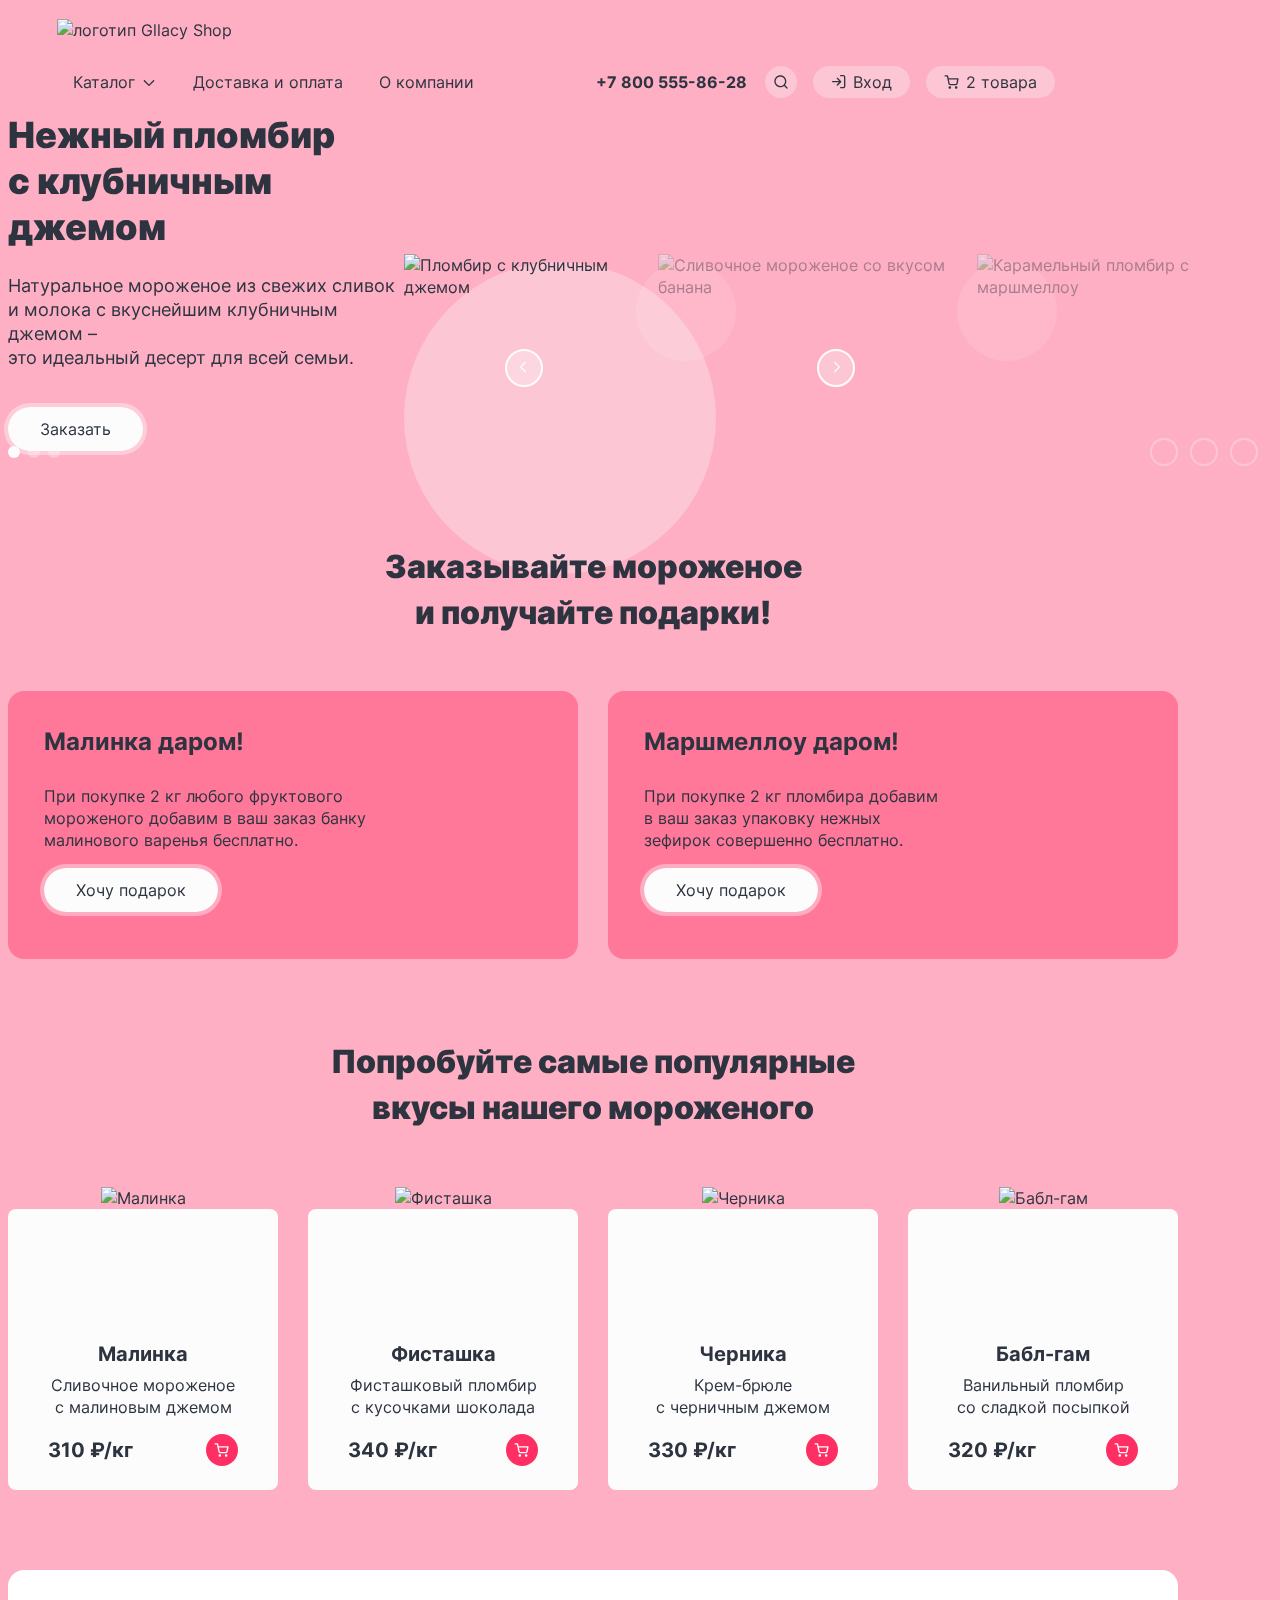
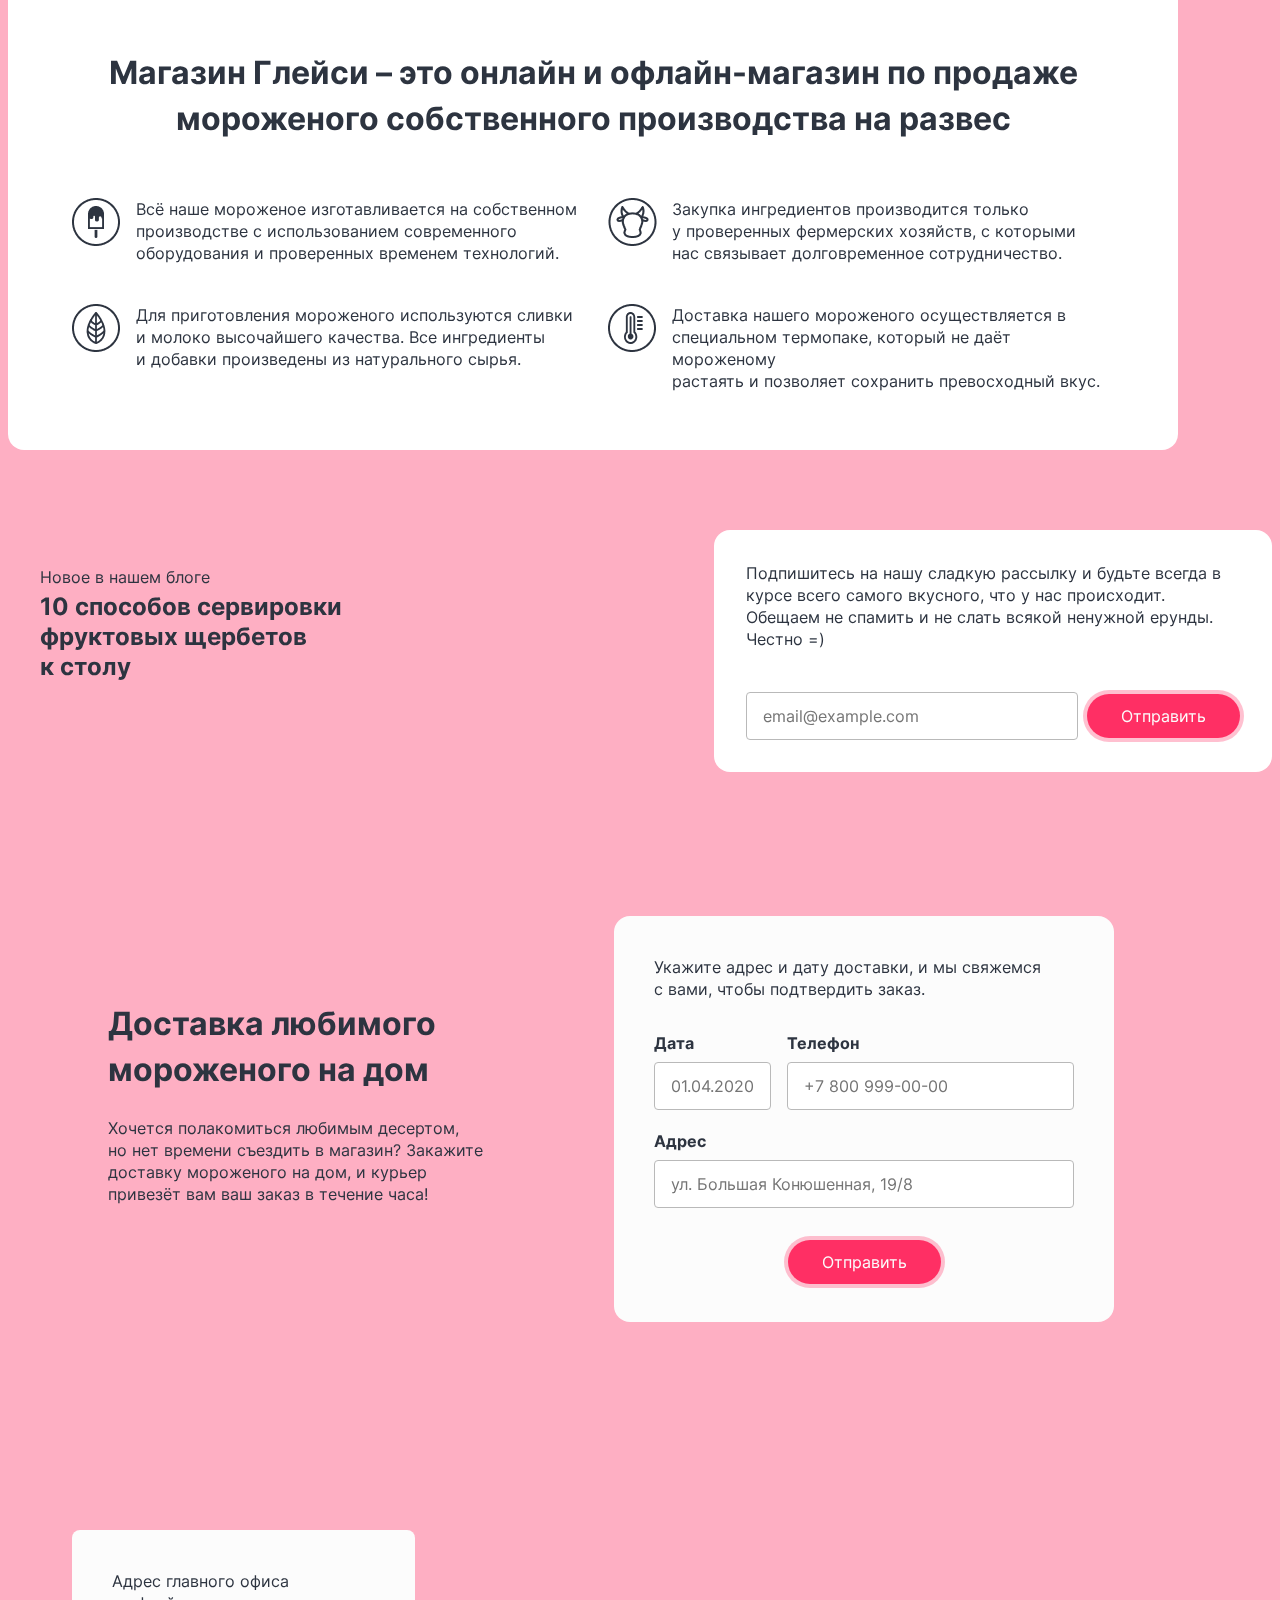
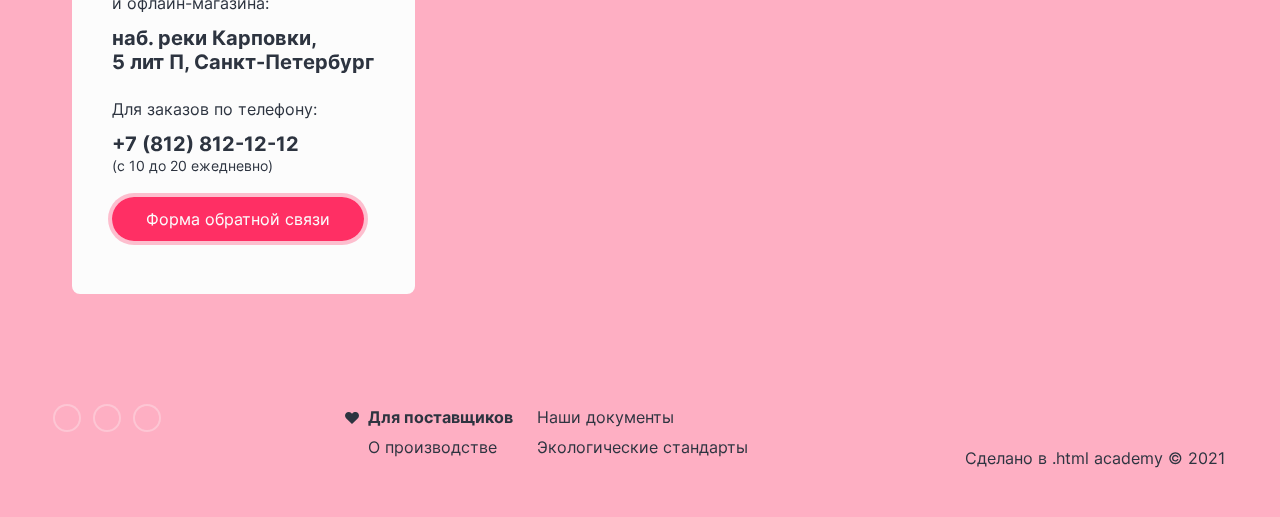
==== index.html @ 819745ea "Иконки и состояния" ====
<!DOCTYPE html>
<html lang="ru">
  <head>
    <meta charset="utf-8">
    <title>HTML Academy: Глейси</title>
    <link rel="stylesheet" href="styles/styles.css">
  </head>
  <body>
    <h1 class="index-title visually-hidden">Главная страница Интернет-магазина Gllacy Shop</h1>
<header class="main-header">
 <a href="index.html" class="logo-link">
  <img class="logo-header" src="images/logo.png" width="137" height="56" alt="логотип Gllacy Shop">
</a>
<nav class="navigation-header">
  <h2 class="visually-hidden">Навигация сайта</h2>
<ul class="navigation-list">
  <li class="navigation-item">
   <button class="drop-down-window" type="button">
    Каталог
    <svg width="16" height="16" viewBox="0 0 16 16" fill="none" xmlns="http://www.w3.org/2000/svg">
      <path fill-rule="evenodd" clip-rule="evenodd" d="M3.80799 6.19526C3.54764 5.93491 3.12553 5.93491 2.86518 6.19526C2.60483 6.45561 2.60483 6.87772 2.86518 7.13807L7.52553 11.7984C7.52759 11.8005 7.52967 11.8026 7.53177 11.8047C7.66246 11.9354 7.83392 12.0005 8.00521 12C8.17518 11.9995 8.34498 11.9344 8.47466 11.8047C8.47675 11.8027 8.47881 11.8006 8.48087 11.7985L13.1412 7.13807C13.4016 6.87772 13.4016 6.45561 13.1412 6.19526C12.8809 5.93491 12.4588 5.93491 12.1984 6.19526L8.00321 10.3905L3.80799 6.19526Z" fill="#2D3440"/>
      </svg>
   </button>
  </li>
  <li class="navigation-item">
   <a href="#" class="navigation-link">Доставка и оплата</a>
  </li>
  <li class="navigation-item">
    <a href="#" class="navigation-link">О компании</a>
   </li>
</ul>
<ul class="navigation-user">
  <li class="user-item">
    <a href="tel:+78005558628" class="user-tel-link">+7 800 555-86-28</a>
  </li>
  <li class="user-item">
    <button type="button" class="user-popup user-search">
      <span class="visually-hidden">Поиск</span>
      <svg width="16" height="16" viewBox="0 0 16 16" fill="none" xmlns="http://www.w3.org/2000/svg">
        <path fill-rule="evenodd" clip-rule="evenodd" d="M2.66341 7.33008C2.66341 4.75275 4.75275 2.66341 7.33008 2.66341C9.90741 2.66341 11.9967 4.75275 11.9967 7.33008C11.9967 8.58735 11.4995 9.7285 10.691 10.5676C10.6682 10.5852 10.6462 10.6044 10.6253 10.6253C10.6044 10.6463 10.5852 10.6682 10.5676 10.6911C9.72847 11.4996 8.58734 11.9967 7.33008 11.9967C4.75275 11.9967 2.66341 9.90741 2.66341 7.33008ZM11.0752 12.018C10.0487 12.8391 8.74675 13.3301 7.33008 13.3301C4.01637 13.3301 1.33008 10.6438 1.33008 7.33008C1.33008 4.01637 4.01637 1.33008 7.33008 1.33008C10.6438 1.33008 13.3301 4.01637 13.3301 7.33008C13.3301 8.74676 12.8391 10.0488 12.018 11.0752L14.4681 13.5253C14.7285 13.7857 14.7285 14.2078 14.4681 14.4682C14.2078 14.7285 13.7857 14.7285 13.5253 14.4682L11.0752 12.018Z" fill="#2D3440"/>
        </svg>
    </button>
  </li>
  <li class="user-item">
    <button type="button" class="user-popup user-log-in">
      <svg width="16" height="16" viewBox="0 0 16 16" fill="none" xmlns="http://www.w3.org/2000/svg">
        <path fill-rule="evenodd" clip-rule="evenodd" d="M9 1.66667C9 1.29848 9.29848 1 9.66667 1H12.3333C12.8638 1 13.3725 1.21071 13.7475 1.58579C14.1226 1.96086 14.3333 2.46957 14.3333 3V12.3333C14.3333 12.8638 14.1226 13.3725 13.7475 13.7475C13.3725 14.1226 12.8638 14.3333 12.3333 14.3333H9.66667C9.29848 14.3333 9 14.0349 9 13.6667C9 13.2985 9.29848 13 9.66667 13H12.3333C12.5101 13 12.6797 12.9298 12.8047 12.8047C12.9298 12.6797 13 12.5101 13 12.3333V3C13 2.82319 12.9298 2.65362 12.8047 2.5286C12.6797 2.40357 12.5101 2.33333 12.3333 2.33333H9.66667C9.29848 2.33333 9 2.03486 9 1.66667ZM5.86189 3.86193C6.12224 3.60158 6.54435 3.60158 6.8047 3.86193L10.1338 7.19103C10.1509 7.20785 10.1671 7.22559 10.1824 7.24416C10.2142 7.28296 10.2411 7.32451 10.2628 7.36795C10.3079 7.45781 10.3333 7.55927 10.3333 7.66667C10.3333 7.77529 10.3074 7.87785 10.2613 7.96846C10.241 8.00841 10.2164 8.04675 10.1876 8.08278C10.1708 8.10378 10.1527 8.12375 10.1335 8.14256L6.8047 11.4714C6.54435 11.7318 6.12224 11.7318 5.86189 11.4714C5.60154 11.2111 5.60154 10.7889 5.86189 10.5286L8.05715 8.33333H1.66667C1.29848 8.33333 1 8.03486 1 7.66667C1 7.29848 1.29848 7 1.66667 7H8.05715L5.86189 4.80474C5.60154 4.54439 5.60154 4.12228 5.86189 3.86193Z" fill="#2D3440"/>
        </svg>
      Вход
    </button>
  </li>
  <li class="user-item">
    <button type="button" class="user-popup user-cart">
      <svg width="16" height="16" viewBox="0 0 16 16" fill="none" xmlns="http://www.w3.org/2000/svg">
        <path fill-rule="evenodd" clip-rule="evenodd" d="M1.16667 1.25C0.798477 1.25 0.5 1.54848 0.5 1.91667C0.5 2.28486 0.798477 2.58333 1.16667 2.58333H2.93794L3.40537 4.91872C3.40821 4.93667 3.41176 4.95438 3.416 4.97182L4.38338 9.80515L4.3835 9.80571C4.46706 10.2257 4.69562 10.603 5.02921 10.8715C5.36111 11.1387 5.77595 11.2813 6.20183 11.2748H11.8225C12.2484 11.2813 12.6633 11.1387 12.9952 10.8715C13.3289 10.6029 13.5575 10.2254 13.641 9.80515L13.641 9.80515L13.642 9.80016L14.5691 4.93872C14.6063 4.74355 14.5545 4.54195 14.4279 4.38887C14.3012 4.23578 14.1129 4.14716 13.9142 4.14716H4.61072L4.1381 1.78583C4.07574 1.47426 3.80215 1.25 3.4844 1.25H1.16667ZM5.69098 9.54444L4.87759 5.4805H13.1084L12.3328 9.54736C12.31 9.65988 12.2485 9.7609 12.1591 9.83291C12.0691 9.90535 11.9565 9.94383 11.841 9.94162L11.841 9.94149H11.8282H6.19614V9.94137L6.18337 9.94162C6.06787 9.94383 5.95528 9.90535 5.8653 9.83291C5.77531 9.76048 5.71368 9.6587 5.69117 9.5454L5.69098 9.54444ZM4.55739 13.5054C4.55739 12.8175 5.1151 12.2597 5.80307 12.2597C6.49105 12.2597 7.04876 12.8175 7.04876 13.5054C7.04876 14.1934 6.49105 14.7511 5.80307 14.7511C5.1151 14.7511 4.55739 14.1934 4.55739 13.5054ZM10.9307 13.5054C10.9307 12.8175 11.4884 12.2597 12.1764 12.2597C12.8644 12.2597 13.4221 12.8175 13.4221 13.5054C13.4221 14.1934 12.8644 14.7511 12.1764 14.7511C11.4884 14.7511 10.9307 14.1934 10.9307 13.5054Z" fill="#2D3440"/>
        </svg>
      2 товара
    </button>
  </li>
</ul>
</nav>
</header>
<main class="main-index">
 <section class="slider-index">
  <h2 class="visually-hidden">Слайдер</h2>
  <ol class="slider-pagination">
    <li class="slider-pagination-item active">
      <div class="slider-about-product">
        <h3 class="slider-title">Нежный пломбир<br>с клубничным джемом</h3>
        <p class="slider-description">Натуральное мороженое из свежих сливок<br>
          и молока с вкуснейшим клубничным джемом –<br>это идеальный десерт для всей семьи.</p>
        <a class="slider-button button">Заказать</a>
      </div>
      <span class="circle-bg">
        <img class="slider-img-active" src="images/slider-ic-strawberry.png" width="306" height="507" alt="Пломбир с клубничным джемом">
      </span>
      <span class="circle-bg-mini">
      <img class="slider-img" src="images/slider-ic-banana.png" width="86" height="150" alt="Сливочное мороженое со вкусом банана">
      </span>
      <span class="circle-bg-mini">
      <img class="slider-img" src="images/slider-ic-marshmellow.png" width="86" height="150" alt="Карамельный пломбир с маршмеллоу">
      </span>
    </li>
    <li class="slider-pagination-item ">
      <div class="slider-about-product">
        <h3 class="slider-title">Сливочное мороженое<br>со вкусом банана</h3>
        <p class="slider-description">Сливочное мороженое с ярким банановым<br>вкусом подарит вам свежесть и наслаждение<br>даже в самый жаркий летний день. </p>
        <a class="slider-button button">Заказать</a>
      </div>
      <span class="circle-bg">
      <img class="slider-img-active" src="images/slider-ic-banana.png" width="306" height="507" alt="Сливочное мороженое со вкусом банана">
      </span>
      <span class="circle-bg-mini">
      <img class="slider-img" src="images/slider-ic-marshmellow.png" width="86" height="150" alt="Карамельный пломбир с маршмеллоу">
      </span>
      <span class="circle-bg-mini">
      <img class="slider-img" src="images/slider-ic-strawberry.png" width="86" height="150" alt="Пломбир с клубничным джемом">
      </span>
    </li>
    <li class="slider-pagination-item ">
      <div class="slider-about-product">
        <h3 class="slider-title">Карамельный пломбир<br>с маршмеллоу</h3>
        <p class="slider-description">Необычный сладкий десерт с карамельным<br>топпингом и кусочками зефира завоюет<br>сердца сладкоежек всех возрастов.</p>
        <a class="slider-button button">Заказать</a>
      </div>
      <span class="circle-bg">
      <img class="slider-img-active" src="images/slider-ic-marshmellow.png" width="306" height="507" alt="Карамельный пломбир с маршмеллоу">
      </span>
      <span class="circle-bg-mini">
      <img class="slider-img" src="images/slider-ic-strawberry.png" width="86" height="150" alt="Пломбир с клубничным джемом">
      </span>
      <span class="circle-bg-mini">
      <img class="slider-img" src="images/slider-ic-banana.png" width="86" height="150" alt="Сливочное мороженое со вкусом банана">
      </span>
    </li>
  </ol>
  <div class="slider-controls">
    <button class="slider-controls-button slider-back" type="button">
      <svg width="16" height="16" viewBox="0 0 16 16" fill="none" xmlns="http://www.w3.org/2000/svg">
        <path fill-rule="evenodd" clip-rule="evenodd" d="M9.8033 3.80515C10.063 3.54545 10.063 3.12439 9.8033 2.8647C9.54361 2.605 9.12255 2.605 8.86285 2.8647L4.19477 7.53277C3.93593 7.79162 3.93508 8.21075 4.19221 8.47065C4.19338 8.47183 4.19454 8.47301 4.19572 8.47418L8.8638 13.1423C9.12349 13.402 9.54455 13.402 9.80425 13.1423C10.0639 12.8826 10.0639 12.4615 9.80425 12.2018L5.60545 8.00301L9.8033 3.80515Z" fill="#FCFCFC"/>
        </svg>
      <span class="visually-hidden">Предыдущий слайд</span>
    </button>
    <button class="slider-controls-button slider-next" type="button">
      <svg width="16" height="16" viewBox="0 0 16 16" fill="none" xmlns="http://www.w3.org/2000/svg">
        <path fill-rule="evenodd" clip-rule="evenodd" d="M7.13526 2.8647C6.87557 2.605 6.45451 2.605 6.19481 2.8647C5.93511 3.12439 5.93511 3.54545 6.19481 3.80515L10.3961 8.00643L6.19477 12.2077C5.93508 12.4674 5.93508 12.8885 6.19477 13.1482C6.45447 13.4079 6.87553 13.4079 7.13523 13.1482L11.804 8.47944C11.8049 8.47852 11.8058 8.47759 11.8068 8.47666C12.0665 8.21696 12.0665 7.79591 11.8068 7.53621L7.13526 2.8647Z" fill="#FCFCFC"/>
        </svg>
      <span class="visually-hidden">Следующий слайд</span>
    </button>
  </div>
  <div class="slider-bottom">
<ol class="indicator-list">
  <li class="indicator-item">
    <button class="indicator-button indicator-slider-1 active " type="button"><span class="visually-hidden">1 слайд</span></button>
  </li>
  <li class="indicator-item">
    <button class="indicator-button indicator-slider-2" type="button"><span class="visually-hidden">2 слайд</span></button>
  </li>
  <li class="indicator-item">
    <button class="indicator-button indicator-slider-3" type="button"><span class="visually-hidden">3 слайд</span></button>
  </li>
</ol>
<ul class="slider-social">
  <li class="slider-social-item">
    <a class="button-social social-telegram" href="https://t.me/htmlacademy">
      <span class="visually-hidden">Telegram</span>
    </a>
  </li>
  <li class="slider-social-item">
    <a class="button-social social-vk" href="https://vk.com/htmlacademy">
      <span class="visually-hidden">Vkontakte</span>
    </a>
  </li>
  <li class="slider-social-item">
    <a class="button-social social-youtube" href="https://www.youtube.com/user/htmlacademyru">
      <span class="visually-hidden">YouTube</span>
    </a>
  </li>
</ul>
</div>
 </section>
 <div class="index-gifts">
<h2 class="index-gifts-title">Заказывайте мороженое<br>и получайте подарки!</h2>
  <div class="gift-raspberry gift-item">
    <h3 class="gift-subtitle">Малинка даром!</h3>
    <p class="gift-description">При покупке 2 кг любого фруктового<br>мороженого добавим в ваш заказ банку<br>малинового варенья бесплатно.</p>
    <a href="#" class="gift-link button">Хочу подарок</a>
  </div>
  <div class="gift-marshmellow gift-item">
    <h3 class="gift-subtitle">Маршмеллоу даром!</h3>
    <p class="gift-description">При покупке 2 кг пломбира добавим<br>в ваш заказ упаковку нежных<br>зефирок совершенно бесплатно.</p>
    <a href="#" class="gift-link button">Хочу подарок</a>
  </div>
 </div>
 <section class="popular-products">
  <h2 class="popular-products-intro">Попробуйте самые популярные<br>вкусы нашего мороженого</h2>
  <ol class="popular-products-list">
    <li class="popular-products-item">
      <img src="images/ic-raspberry.png" alt="Малинка">
     <div class="popular-products-content">
      <h3 class="popular-products-title">Малинка</h3>
      <p class="popular-products-description">Сливочное мороженое<br>с малиновым джемом</p>
      <div class="pp-price-and-cart">
        <p class="popular-products-price">310 ₽/кг</p>
        <button class="popular-products-button" type="button">
          <svg width="16" height="16" viewBox="0 0 16 16" fill="none" xmlns="http://www.w3.org/2000/svg">
            <path fill-rule="evenodd" clip-rule="evenodd" d="M1.16667 1.25C0.798477 1.25 0.5 1.54848 0.5 1.91667C0.5 2.28486 0.798477 2.58333 1.16667 2.58333H2.93794L3.40537 4.91872C3.40821 4.93667 3.41176 4.95438 3.416 4.97182L4.38338 9.80515L4.3835 9.80571C4.46706 10.2257 4.69562 10.603 5.02921 10.8715C5.36111 11.1387 5.77595 11.2813 6.20183 11.2748H11.8225C12.2484 11.2813 12.6633 11.1387 12.9952 10.8715C13.3289 10.6029 13.5575 10.2254 13.641 9.80515L13.641 9.80515L13.642 9.80016L14.5691 4.93872C14.6063 4.74355 14.5545 4.54195 14.4279 4.38887C14.3012 4.23578 14.1129 4.14716 13.9142 4.14716H4.61072L4.1381 1.78583C4.07574 1.47426 3.80215 1.25 3.4844 1.25H1.16667ZM5.69098 9.54444L4.87759 5.4805H13.1084L12.3328 9.54736C12.31 9.65988 12.2485 9.7609 12.1591 9.83291C12.0691 9.90535 11.9565 9.94383 11.841 9.94162L11.841 9.94149H11.8282H6.19614V9.94137L6.18337 9.94162C6.06787 9.94383 5.95528 9.90535 5.8653 9.83291C5.77531 9.76048 5.71368 9.6587 5.69117 9.5454L5.69098 9.54444ZM4.55739 13.5054C4.55739 12.8175 5.1151 12.2597 5.80307 12.2597C6.49105 12.2597 7.04876 12.8175 7.04876 13.5054C7.04876 14.1934 6.49105 14.7511 5.80307 14.7511C5.1151 14.7511 4.55739 14.1934 4.55739 13.5054ZM10.9307 13.5054C10.9307 12.8175 11.4884 12.2597 12.1764 12.2597C12.8644 12.2597 13.4221 12.8175 13.4221 13.5054C13.4221 14.1934 12.8644 14.7511 12.1764 14.7511C11.4884 14.7511 10.9307 14.1934 10.9307 13.5054Z" fill="#FFFFFF"/>
            </svg>
          <span class="visually-hidden">В карзину</span>
        </button>
     </div>
    </div>
    </li>
    <li class="popular-products-item">
      <img src="images/ic-nut.png" width="168" height="168" alt="Фисташка">
      <div class="popular-products-content">
      <h3 class="popular-products-title">Фисташка</h3>
      <p class="popular-products-description">Фисташковый пломбир<br>с кусочками шоколада</p>
      <div class="pp-price-and-cart">
        <p class="popular-products-price">340 ₽/кг</p>
        <button class="popular-products-button" type="button">
          <svg width="16" height="16" viewBox="0 0 16 16" fill="none" xmlns="http://www.w3.org/2000/svg">
            <path fill-rule="evenodd" clip-rule="evenodd" d="M1.16667 1.25C0.798477 1.25 0.5 1.54848 0.5 1.91667C0.5 2.28486 0.798477 2.58333 1.16667 2.58333H2.93794L3.40537 4.91872C3.40821 4.93667 3.41176 4.95438 3.416 4.97182L4.38338 9.80515L4.3835 9.80571C4.46706 10.2257 4.69562 10.603 5.02921 10.8715C5.36111 11.1387 5.77595 11.2813 6.20183 11.2748H11.8225C12.2484 11.2813 12.6633 11.1387 12.9952 10.8715C13.3289 10.6029 13.5575 10.2254 13.641 9.80515L13.641 9.80515L13.642 9.80016L14.5691 4.93872C14.6063 4.74355 14.5545 4.54195 14.4279 4.38887C14.3012 4.23578 14.1129 4.14716 13.9142 4.14716H4.61072L4.1381 1.78583C4.07574 1.47426 3.80215 1.25 3.4844 1.25H1.16667ZM5.69098 9.54444L4.87759 5.4805H13.1084L12.3328 9.54736C12.31 9.65988 12.2485 9.7609 12.1591 9.83291C12.0691 9.90535 11.9565 9.94383 11.841 9.94162L11.841 9.94149H11.8282H6.19614V9.94137L6.18337 9.94162C6.06787 9.94383 5.95528 9.90535 5.8653 9.83291C5.77531 9.76048 5.71368 9.6587 5.69117 9.5454L5.69098 9.54444ZM4.55739 13.5054C4.55739 12.8175 5.1151 12.2597 5.80307 12.2597C6.49105 12.2597 7.04876 12.8175 7.04876 13.5054C7.04876 14.1934 6.49105 14.7511 5.80307 14.7511C5.1151 14.7511 4.55739 14.1934 4.55739 13.5054ZM10.9307 13.5054C10.9307 12.8175 11.4884 12.2597 12.1764 12.2597C12.8644 12.2597 13.4221 12.8175 13.4221 13.5054C13.4221 14.1934 12.8644 14.7511 12.1764 14.7511C11.4884 14.7511 10.9307 14.1934 10.9307 13.5054Z" fill="#FFFFFF"/>
            </svg>
          <span class="visually-hidden">В карзину</span>
        </button>
      </div>
      </div>
    </li>
    <li class="popular-products-item">
      <img src="images/blueberry.png" width="168" height="168" alt="Черника">
      <div class="popular-products-content">
      <h3 class="popular-products-title">Черника</h3>
      <p class="popular-products-description">Крем-брюле<br>с черничным джемом</p>
      <div class="pp-price-and-cart">
        <p class="popular-products-price">330 ₽/кг</p>
        <button class="popular-products-button" type="button">
          <svg width="16" height="16" viewBox="0 0 16 16" fill="none" xmlns="http://www.w3.org/2000/svg">
            <path fill-rule="evenodd" clip-rule="evenodd" d="M1.16667 1.25C0.798477 1.25 0.5 1.54848 0.5 1.91667C0.5 2.28486 0.798477 2.58333 1.16667 2.58333H2.93794L3.40537 4.91872C3.40821 4.93667 3.41176 4.95438 3.416 4.97182L4.38338 9.80515L4.3835 9.80571C4.46706 10.2257 4.69562 10.603 5.02921 10.8715C5.36111 11.1387 5.77595 11.2813 6.20183 11.2748H11.8225C12.2484 11.2813 12.6633 11.1387 12.9952 10.8715C13.3289 10.6029 13.5575 10.2254 13.641 9.80515L13.641 9.80515L13.642 9.80016L14.5691 4.93872C14.6063 4.74355 14.5545 4.54195 14.4279 4.38887C14.3012 4.23578 14.1129 4.14716 13.9142 4.14716H4.61072L4.1381 1.78583C4.07574 1.47426 3.80215 1.25 3.4844 1.25H1.16667ZM5.69098 9.54444L4.87759 5.4805H13.1084L12.3328 9.54736C12.31 9.65988 12.2485 9.7609 12.1591 9.83291C12.0691 9.90535 11.9565 9.94383 11.841 9.94162L11.841 9.94149H11.8282H6.19614V9.94137L6.18337 9.94162C6.06787 9.94383 5.95528 9.90535 5.8653 9.83291C5.77531 9.76048 5.71368 9.6587 5.69117 9.5454L5.69098 9.54444ZM4.55739 13.5054C4.55739 12.8175 5.1151 12.2597 5.80307 12.2597C6.49105 12.2597 7.04876 12.8175 7.04876 13.5054C7.04876 14.1934 6.49105 14.7511 5.80307 14.7511C5.1151 14.7511 4.55739 14.1934 4.55739 13.5054ZM10.9307 13.5054C10.9307 12.8175 11.4884 12.2597 12.1764 12.2597C12.8644 12.2597 13.4221 12.8175 13.4221 13.5054C13.4221 14.1934 12.8644 14.7511 12.1764 14.7511C11.4884 14.7511 10.9307 14.1934 10.9307 13.5054Z" fill="#FFFFFF"/>
            </svg>
          <span class="visually-hidden">В карзину</span>
        </button>
      </div>
      </div>
    </li>
    <li class="popular-products-item">
      <img src="images/ic-bubble-gum.png" width="168" height="168" alt="Бабл-гам">
      <div class="popular-products-content">
      <h3 class="popular-products-title">Бабл-гам</h3>
      <p class="popular-products-description">Ванильный пломбир<br>со сладкой посыпкой</p>
      <div class="pp-price-and-cart">
        <p class="popular-products-price">320 ₽/кг</p>
        <button class="popular-products-button" type="button">
          <svg width="16" height="16" viewBox="0 0 16 16" fill="none" xmlns="http://www.w3.org/2000/svg">
            <path fill-rule="evenodd" clip-rule="evenodd" d="M1.16667 1.25C0.798477 1.25 0.5 1.54848 0.5 1.91667C0.5 2.28486 0.798477 2.58333 1.16667 2.58333H2.93794L3.40537 4.91872C3.40821 4.93667 3.41176 4.95438 3.416 4.97182L4.38338 9.80515L4.3835 9.80571C4.46706 10.2257 4.69562 10.603 5.02921 10.8715C5.36111 11.1387 5.77595 11.2813 6.20183 11.2748H11.8225C12.2484 11.2813 12.6633 11.1387 12.9952 10.8715C13.3289 10.6029 13.5575 10.2254 13.641 9.80515L13.641 9.80515L13.642 9.80016L14.5691 4.93872C14.6063 4.74355 14.5545 4.54195 14.4279 4.38887C14.3012 4.23578 14.1129 4.14716 13.9142 4.14716H4.61072L4.1381 1.78583C4.07574 1.47426 3.80215 1.25 3.4844 1.25H1.16667ZM5.69098 9.54444L4.87759 5.4805H13.1084L12.3328 9.54736C12.31 9.65988 12.2485 9.7609 12.1591 9.83291C12.0691 9.90535 11.9565 9.94383 11.841 9.94162L11.841 9.94149H11.8282H6.19614V9.94137L6.18337 9.94162C6.06787 9.94383 5.95528 9.90535 5.8653 9.83291C5.77531 9.76048 5.71368 9.6587 5.69117 9.5454L5.69098 9.54444ZM4.55739 13.5054C4.55739 12.8175 5.1151 12.2597 5.80307 12.2597C6.49105 12.2597 7.04876 12.8175 7.04876 13.5054C7.04876 14.1934 6.49105 14.7511 5.80307 14.7511C5.1151 14.7511 4.55739 14.1934 4.55739 13.5054ZM10.9307 13.5054C10.9307 12.8175 11.4884 12.2597 12.1764 12.2597C12.8644 12.2597 13.4221 12.8175 13.4221 13.5054C13.4221 14.1934 12.8644 14.7511 12.1764 14.7511C11.4884 14.7511 10.9307 14.1934 10.9307 13.5054Z" fill="#FFFFFF"/>
            </svg>
          <span class="visually-hidden">В карзину</span>
        </button>
      </div>
      </div>
    </li>
  </ol>
</section>
 <div class="advantages">
  <h2 class="advantages-title">Магазин Глейси – это онлайн и офлайн-магазин по продаже<br>мороженого собственного производства на развес</h2>
   <ul class="advantages-list">
     <li class="advantages-item advantage1">Всё наше мороженое изготавливается на собственном<br>производстве с использованием современного<br>оборудования и проверенных временем технологий.</li>
     <li class="advantages-item advantage2">Закупка ингредиентов производится только<br>у проверенных фермерских хозяйств, с которыми<br>нас связывает долговременное сотрудничество.</li>
     <li class="advantages-item advantage3">Для приготовления мороженого используются сливки<br>и молоко высочайшего качества. Все ингредиенты<br>и добавки произведены из натурального сырья.</li>
     <li class="advantages-item advantage4">Доставка нашего мороженого осуществляется в<br>специальном термопаке, который не даёт мороженому<br>растаять и позволяет сохранить превосходный вкус.</li>
   </ul>
</div>
<section class="mailing">
 <a class="new-in-blog-mailing" href="#">
  <h3>Новое в нашем блоге</h3>
  <p>10 способов сервировки<br>фруктовых щербетов<br>к столу</p>
</a>
 <div class="mailing-conteiner">
  <p class="mailing-subtitle">Подпишитесь на нашу сладкую рассылку и будьте всегда в курсе всего самого вкусного, что у нас происходит. Обещаем не спамить и не слать всякой ненужной ерунды. Честно =)</p>
  <form class="mailing-form" action=" https://echo.htmlacademy.ru/" method="post">
  <input type="text" class="mailing-input input-style" placeholder="email@example.com">
  <button class="mailing-button red-button" type="submit">Отправить</button>
  </form>
</div>
</section>
<section class="delivery-conteiner">
  <div class="delivery-intro">
  <h2 class="delivery-title">Доставка любимого<br>мороженого на дом</h2>
  <p class="delivery-description">Хочется полакомиться любимым десертом,<br>но нет времени съездить в магазин? Закажите<br>доставку мороженого на дом, и курьер<br>привезёт вам ваш заказ в течение часа!</p>
  </div>
  <div class="delivery">
    <p class="delivery-description">Укажите адрес и дату доставки, и мы свяжемся<br>с вами, чтобы подтвердить заказ.</p>
    <form class="delivery-form" action="https://echo.htmlacademy.ru/" method="post">
      <div class="delivery-form-date field-group">
        <label class="delivery-form-subtitle" for="date-delivery" >Дата</label>
      <input type="text" class="delivery-form-date-field input-style" id="date-delivery" placeholder="01.04.2020">
      </div>
      <div class="delivery-form-tel field-group">
        <label class="delivery-form-subtitle" for="tel-delivery">Телефон</label>
      <input type="text" class="delivery-form-tel-field input-style" id="tel-delivery" placeholder="+7 800 999-00-00">
      </div>
      <div class="delivery-form-address field-group">
        <label class="delivery-form-subtitle" for="address-delivery">Адрес</label>
      <input type="text" class="delivery-form-address-field input-style" id="address-delivery" placeholder="ул. Большая Конюшенная, 19/8">
      </div>
       <button class="delivery-submit  red-button" type="submit">Отправить</button>
    </form>
  </div>
</section>
<div class="contacts-conteiner">
  <div class="contacts">
    <p class="contacts-address">Адрес главного офиса<br>и офлайн-магазина:</p>
    <address>наб. реки Карповки,<br>5 лит П, Санкт-Петербург</address>
    <p class="contacts-phone">Для заказов по телефону:</p>
    <a href="tel:+78128121212" class="contacts-tel">+7 (812) 812-12-12</a>
    <p class="contacts-phone-description">(с 10 до 20 ежедневно)</p>
    <a class="contacts-button red-button">Форма обратной связи</a>
  </div>
</div>
</main>
<footer class="main-footer">
  <ul class="footer-social">
    <li class="footer-social-item">
      <a class="button-social social-telegram" href="https://t.me/htmlacademy">
        <span class="visually-hidden">Telegram</span>
      </a>
    </li>
    <li class="footer-social-item">
      <a class="button-social social-vk" href="https://vk.com/htmlacademy">
        <span class="visually-hidden">Vkontakte</span>
      </a>
    </li>
    <li class="footer-social-item">
      <a class="button-social social-youtube" href="https://www.youtube.com/user/htmlacademyru">
        <span class="visually-hidden">YouTube</span>
      </a>
    </li>
  </ul>
  <ul class="footer-info">
    <li class="footer-info-item">
      <a href="#" class="footer-info-link">Для поставщиков</a>
    </li>
    <li class="footer-info-item">
      <a href="#" class="footer-info-link">О производстве</a>
    </li>
    <li class="footer-info-item">
      <a href="#" class="footer-info-link">Наши документы</a>
    </li>
    <li class="footer-info-item">
      <a href="#" class="footer-info-link">Экологические стандарты</a>
    </li>
  </ul>
  <p class="footer-html-academy">
   <a href="https://htmlacademy.ru/" class="logo-html-link">
    <span class="visually-hidden">Логотип HTML-Academy</span>
  </a>
    <span>Сделано в .html academy © 2021</span>
  </p>
</footer>
  </body>
</html>
---- styles/styles.css ----
@font-face {
  font-family:"Inter";
  font-style: normal;
  font-weight: 400;
  src: url("../fonts/inter-400.woff2") format("woff2");
  font-display: swap;
}
@font-face {
  font-family:"Inter";
  font-style: normal;
  font-weight: 700;
  src: url("../fonts/inter-700.woff2") format("woff2");
  font-display: swap;
}
@font-face {
  font-family:"Inter";
  font-style: normal;
  font-weight: 900;
  src: url("../fonts/inter-900.woff2") format("woff2");
  font-display: swap;
}
html{
  height: 100%;
}
body{
  font-family: "Inter", sans-serif;
  font-size: 16px;
  line-height: 22px;
  color: #2D3440;
  background-color: #FEAFC3;
  display: flex;
 flex-direction: column;
 min-height: 100%;
 align-items: center;
}
.visually-hidden{
  position: absolute;
  width: 1px;
  height: 1px;
  margin: -1px;
  padding: 0;
  border: 0;
  clip: rect(0, 0, 0, 0);
  overflow: hidden;
}
.main-header{
  color: #2D3440;
  display: flex;
  width: 1170px;
  min-height: 104px;
  flex-wrap: wrap;
  align-items: center;
}
.logo-link{
  margin-right: 16px;
  border: 2px solid transparent;
}
.logo-link:hover{
  opacity: 60%;
}
.logo-link:active{
  opacity: 30%;
}
.logo-link:focus{
  border: 2px solid #2D3440;
}
.navigation-header{
  display: flex;
  justify-content: space-between;
  width: 1000px;
}
.navigation-list{
  padding: 0;
  margin: 0;
  list-style-type: none;
  display: flex;
  align-items: center;
}
.navigation-link{
  padding: 8px 16px;
  border-radius: 30px;
  border: 2px solid transparent;
}
.navigation-link:hover{
  background-color: rgba(252, 252, 252, 0.5);
}
.navigation-link:active{
  background-color: #FCFCFC;
}
.navigation-link:focus{
  background-color: rgba(252, 252, 252, 0.5);
  border: 2px solid #2D3440;
}
.drop-down-window{
  height: 100%;
  background-color: transparent;
  border: 2px solid transparent;
  font-family: "Inter", sans-serif;
  font-size: 16px;
  line-height: 22px;
  color: #2D3440;
  position: relative;
  padding: 8px 16px;
  display: flex;
  align-items: center;
  border-radius: 30px ;
  cursor: pointer;
}
.drop-down-window svg{
  margin-left: 6px;
}
.drop-down-window:hover{
  background-color: rgba(252, 252, 252, 0.5);
}
.drop-down-window:active{
  background-color: #FCFCFC;
}
.drop-down-window:focus{
  background-color: rgba(252, 252, 252, 0.5);
  border: 2px solid #2D3440;
}
.navigation-user{
  padding: 0;
  margin: 0;
  list-style-type: none;
  display: flex;
  align-items: center;
  cursor: pointer;
}
.user-item{
  margin-right: 16px;
}
.user-item:last-child{
  margin: 0;
}
.user-popup{
  border: 2px solid transparent;
  background-color: rgba(252, 252, 252, 0.3);
  font-family: "Inter", sans-serif;
  font-size: 16px;
  line-height: 22px;
  color: #2D3440;
  border-radius: 27px;
  padding: 3px 16px;
  display: flex;
  align-items: center;
  cursor: pointer;
}
.user-popup:hover{
  background-color: rgba(252, 252, 252, 0.5);
}
.user-popup:active{
  background-color: rgba(252, 252, 252, 0.5);
  border: 2px solid #2D3440;
}
.user-popup:focus{
  background-color: rgba(252, 252, 252, 0.5);
  border: 2px solid #2D3440;
}
.user-search{
  padding: 6px;
  width: 32px;
  height: 32px;
}
.user-log-in svg{
  margin-right: 6px;
}
.user-cart svg{
  margin-right: 6px;
}
.main-header a{
  text-decoration: none;
  color: #2D3440;
  font-size: 16px;
  line-height: 22px;
}
.user-tel-link{
  font-weight: 700;
  border: 2px solid transparent;
}
.user-tel-link:hover{
  opacity: 60%;
}
.user-tel-link:active{
  opacity: 30%;
}
.user-tel-link:focus{
  border: 2px solid #2D3440;
}
.slider-index{
  margin-bottom: 80px;
  position: relative;
}
.slider-pagination{
  padding: 0;
  margin: 0;
  list-style-type: none;
}
.slider-pagination-item{
  display:flex ;
  align-items: center;
  justify-content: space-between;
}
.slider-pagination-item:not(.active){
display: none;
}
.slider-pagination-item:first-child::before{
  content: " ";
  width: 100%;
  height: 100%;
  background-color: #FEAFC3;
  position: fixed;
  z-index: -3;
  top: 0;
  left: 0;
}
.slider-pagination-item:nth-child(2)::before{
  content: " ";
  width: 100%;
  height: 100%;
  background-color: #69A9FF;
  position: fixed;
  z-index: -3;
  top: 0;
  left: 0;
}
.slider-pagination-item:nth-child(3)::before{
  content: " ";
  width: 100%;
  height: 100%;
  background-color: #FCC850;
  position: fixed;
  z-index: -3;
  top: 0;
  left: 0;
}

.slider-title{
 font-weight: 900;
 font-size: 36px;
 line-height: 46px;
 margin: 0;
 margin-bottom: 24px;
}
.slider-description{
  font-size: 18px;
  line-height: 24px;
  margin: 0;
  margin-bottom: 48px;
}
.button{
  background-color: #FCFCFC;
  color: #2D3440;
  padding: 12px 32px;
  border-radius: 26px ;
  box-shadow: 0 0 0 4px rgba(252, 252, 252, 0.4);
  text-decoration: none;
  cursor: pointer;

}
.button:hover{
  background-color: rgba(252, 252, 252, 0.4);
  box-shadow: 0 0 0 4px rgba(252, 252, 252, 1);
}
.button:active{
  box-shadow: 0 0 0 2px rgba(45, 52, 64, 1);
}
.button:focus{
  background-color: rgba(252, 252, 252, 0.4);
  box-shadow: 0 0 0 2px rgba(45, 52, 64, 1);
}
.button:disabled{
  color:#B9B9B9;
  background-color: #E7E7E7;
}
.circle-bg{
  position: relative;
}
.circle-bg::before{
  content: " ";
  width: 312px;
  height: 312px;
  background-color: rgba(252, 252, 252, 0.3);
  border-radius: 50%;
  position: absolute;
  z-index: -1;
  top: 19%;
}
.circle-bg-mini{
  position: relative;
  opacity: 40%;
}
.circle-bg-mini::before{
  content: " ";
  width: 100px;
  height: 100px;
  background-color: rgba(252, 252, 252, 0.3);
  border-radius: 50%;
  position: absolute;
  z-index: -1;
  top: 17%;
  left: -7%;
}
.slider-controls{
  width: 350px;
  display: flex;
  justify-content: space-between;
  position: absolute;
  top: 237px;
  left: 497px;
}
.slider-controls-button{
  width: 38px;
  height: 38px;
  border: 2px solid #FCFCFC;
  background-color: rgba(252, 252, 252, 0.3) ;
  border-radius: 38px;
  cursor: pointer;
}
.slider-controls-button:hover{
  background-color: #FCFCFC;
}
.slider-controls-button:hover path{
  fill: #2D3440;
}
.slider-controls-button:active{
 border: 2px solid transparent;
}
.slider-controls-button:active path{
  fill: #2D3440;
}
.slider-controls-button:focus{
  border: 2px solid #2D3440;
}
.slider-controls-button:focus path{
  fill: #2D3440;
}
.indicator-list{
  padding: 0;
  margin: 0;
  list-style-type: none;
  display: flex;
}
.indicator-button{
  width: 12px;
  height: 12px;
  border: 1px solid transparent;
  box-sizing: border-box;
  background-color: rgba(252, 252, 252, 0.3);
  border-radius: 100px;
  padding: 0;
  margin-right: 8px;
  cursor: pointer;
}
.indicator-button:hover{
  border: 1px solid #FCFCFC;
}
.indicator-button:active{
  background-color: rgba(252, 252, 252, 0.5);
}
.indicator-button:focus{
  border: 1px solid #2D3440;
}
.indicator-button.active{

  background-color: rgba(252, 252, 252, 1);
}
.slider-bottom{
  display: flex;
  justify-content: space-between;
}
.slider-social{
  padding: 0;
  margin: 0;
  list-style-type: none;
  display: flex;
}
.button-social{
  display: block;
  width: 24px;
  height: 24px;
  box-shadow: 0 0 0 2px rgba(252, 252, 252, 0.3);
  box-sizing: border-box;
  background-color: transparent;
  border-radius: 24px;
  margin-right: 16px;
}
.button-social:hover{
  background-color: #2D3440 ;
}
.button-social:active{
  background-color: #2D3440 ;
  opacity: 50%;
}
.button-social:focus{
  background-color: #2D3440;
  box-shadow: 0 0 0 2px rgba(45, 52, 64, 1);
}
.social-telegram{
  background-image: url("../images/telegram.png");
  background-position: center;
  background-repeat: no-repeat;
  background-size: 106%;
}
.social-vk{
  background-image: url("../images/vk.png");
  background-position: center;
  background-repeat: no-repeat;
  background-size: 106%;
}
.social-youtube{
  background-image: url("../images/youtube.png");
  background-position: center;
  background-repeat: no-repeat;
  background-size: 106%;
}
.index-gifts{
  display: flex;
  flex-wrap: wrap;
  width: 1170px;
  justify-content: space-between;
  margin-bottom: 80px;
}
.index-gifts-title{
  font-size: 32px;
  font-weight: 900;
  line-height: 46px;
  text-align: center;
  margin: 0;
  margin-bottom: 55px;
  width: 100%;
}
.gift-item{
  width: 570px;
  height: 268px;
  background-color: #FF7799;
  border-radius: 16px;
  box-sizing: border-box;
  padding-left: 36px;
  padding-top: 36px;
}
.gift-raspberry{
  background-image: url("../images/raspberry.png");
  background-repeat: no-repeat;
background-position-x: right;
}
.gift-marshmellow{
  background-image: url("../images/marshmellow.png");
  background-repeat: no-repeat;
background-position-x: right;
}
.gift-subtitle{
  font-weight: 700;
  font-size: 24px;
  line-height: 30px;
  margin: 0;
  margin-bottom: 28px;
}
.gift-description{
  margin: 0;
  margin-bottom: 28px;
}
.popular-products{
  width: 1170px;
  margin-bottom: 80px;
}
.popular-products-intro{
  font-size: 32px;
  font-weight: 900;
  line-height: 46px;
  text-align: center;
  margin: 0;
  margin-bottom: 56px;
  width: 100%;
}
.popular-products-list{
  margin: 0;
  padding: 0;
  list-style-type: none;
  display: flex;
  flex-wrap: wrap;
}
.popular-products-item{
  width: 270px;
  text-align: center;
  margin-right: 30px;
}
.popular-products-item:nth-child(4n){
  margin-right: 0;
}
.pp-price-and-cart{
  display: flex;
  justify-content: space-between;
  align-items: center;
}
.popular-products-item img{
 margin-bottom: -122px;

}
.popular-products-content{
background-color: #FCFCFC;
padding: 133px 40px 24px;
  box-sizing: border-box;
  width: 270px;
  height: 281px;
  border-radius: 8px;
}
.popular-products-title{
  font-size: 20px;
  font-weight: 700;
  line-height: 24px;
  margin: 0;
  margin-bottom: 8px;
}
.popular-products-description{
  margin: 0;
  margin-bottom: 16px;
}
.popular-products-price{
  font-size: 20px;
  font-weight: 700;
  line-height: 24px;
  margin: 0;
}
.popular-products-button,
.catalog-button{
  width: 32px;
  height: 32px;
  border: 2px solid #FF2F64;
  box-sizing: border-box;
  border-radius: 26px;
  background-color: #FF2F64;
  cursor: pointer;
  padding: 0;
  display: flex;
  justify-content: center;
  align-items: center;
}
.popular-products-button:hover,
.catalog-button:hover{
  background-color: #FCFCFC;
}
.popular-products-button:hover path,
.catalog-button:hover path{
  fill: #2D3440;
}
.popular-products-button:active,
.catalog-button:active{
  background-color: #FFCBD8;
}
.popular-products-button:active path,
.catalog-button:active path{
  fill: #2D3440;
}
.popular-products-button:focus,
.catalog-button:focus{
  border-color: #2D3440;
}
.popular-products-button:disabled,
.catalog-button:disabled{
  background-color:#B9B9B9 ;
}
.popular-products-button:disabled path,
.catalog-button:disabled path{
  fill: #565C66;
}
.advantages{
  width: 1170px;
  min-height: 480px;
  border: 24px solid transparent;
  border-image: url("../images/border-waffle.png");
  border-image-slice: 25 ;
  background-color: #FFFFFF;
  border-radius: 16px;
  padding: 56px 40px;
  box-sizing: border-box;
  border-image-repeat: round;
  margin-bottom: 80px;
}
.advantages-title{
  font-size: 32px;
  font-weight: 900px;
  line-height: 46px;
  text-align: center;
  margin: 0;
  margin-bottom: 56px;
}
.advantages-list{
  margin: 0;
  padding: 0;
  list-style-type: none;
  display: grid;
  grid-template-rows: 66px 66px;
  grid-template-columns: 506px 506px;
  row-gap: 40px ;
  justify-content: space-between;
}
.advantages-item{
  padding-left: 64px;
}
.advantage1{
  background-image: url("../images/ice-cream.png");
  background-repeat: no-repeat;
}
.advantage2{
  background-image: url("../images/cow.png");
  background-repeat: no-repeat;
}
.advantage3{
  background-image: url("../images/leaf.png");
  background-repeat: no-repeat;
}
.advantage4{
  background-image: url("../images/thermometer.png");
  background-repeat: no-repeat;
}
.mailing{
  display: flex;
  justify-content: space-between;
  margin-bottom: 80px;
}
.new-in-blog-mailing{
  display: block;
  color: #2D3440;
  text-decoration: none;
  width: 570px;
  min-height: 224px;
  background-image: url("../images/background-ice-cream.png");
  background-repeat: no-repeat;
  background-position-y: -109px;
  background-size:113%;
  padding: 32px;
  box-sizing: border-box;
  border-radius: 16px;
}
.new-in-blog-mailing p{
  font-weight: 700;
  font-size: 24px;
  line-height: 30px;
  margin: 0;
}
.new-in-blog-mailing h3{
  font-weight: 400;
  font-size: 16px;
  line-height: 30px;
  margin: 0;
}
.mailing-conteiner{
  background-color: #fff;
  box-sizing: border-box;
  padding: 26px;
  width: 558px;
  min-height: 212px;
 border: 6px solid transparent;
 border-radius: 16px;
 border-image: url("../images/border-lines.png");
 border-image-slice: 16;
}
.mailing-subtitle{
  margin: 0;
  margin-bottom: 42px;
}
.mailing-form{
  display: flex;
  justify-content: space-between;
  align-items: center;
}
.input-style{
  font-size: 16px;
  font-family: "Inter";
  line-height: 20px;
  height: 48px;
  padding-left: 16px;
  border: 1px solid #B9B9B9;
  box-sizing: border-box;
  border-radius: 4px;
  color: #2D3440;
}

.input-style:hover{
  border-color: #2D3440;
}
.input-style:focus{
  border: 2px solid #2D3440;
}
.input-style:disabled{
  background-color: #E7E7E7;
}
.mailing-input{
  width: 332px;
}
.red-button{
  font-size: 16px;
  font-family: "Inter";
  line-height: 20px;
  color: #FCFCFC;
  padding: 10px 32px;
  background-color: #FF2F64;
  box-shadow: 0 0 0 4px rgba(255, 47, 100, 0.3);
  border-radius: 26px;
  border: 2px solid transparent;
  box-sizing: border-box;

  height: 44px;
}
.red-button:hover{
  color: #2D3440;
  background-color: rgba(252, 252, 252, 0.3);
  box-shadow: 0 0 0 4px rgba(255, 47, 100, 1);
}
.red-button:active{
  background-color: #FEAFC3;
  box-shadow: 0 0 0 2px #2D3440;
}
.red-button:focus{
  box-shadow: 0 0 0 0 transparent;
  border: 2px solid #2D3440;
}
.delivery-conteiner{
  width: 1170px;
  min-height: 534px;
  background-image: url("../images/background-ice-cream2.png");
  background-repeat: no-repeat;
background-position: center;
box-sizing: border-box;
padding: 64px 64px 64px 100px;
background-size: 100%;
border-radius: 16px;
display: flex;
justify-content: space-between;
margin-bottom: 80px;
}
.delivery-intro{
  display: flex;
  flex-direction: column;
  justify-content: center;
}
.delivery-title{
  font-size: 32px;
  font-weight: 900px;
  line-height: 46px;
  margin: 0;
  margin-bottom: 24px;
}
.delivery-description{
  margin: 0;
  margin-bottom: 32px;
}
.delivery-form{
  display: flex;
  flex-wrap: wrap;
  justify-content: space-between;
}
.field-group{
  display: flex;
  flex-direction: column;
}
.delivery-form-tel{
  margin-bottom: 20px;
}
.delivery-form-address{
  margin-bottom: 32px;
}
.delivery-form-subtitle{
  font-weight: 700;
  margin-bottom: 8px;
}
.delivery-form-date-field{
 width: 117px;
}
.delivery-form-tel-field{
  width: 287px ;
}
.delivery-form-address-field{
  width: 420px;
}
.delivery{
  width: 500px;
  height: 406px;
  background-color: #FCFCFC;
  box-sizing: border-box;
  padding: 40px;
  border-radius: 16px;
}
.delivery-submit{
  margin: 0 auto;
}
.contacts-conteiner{
  width: 1170px;
  min-height: 492px;
  background-image: url("../images/background-address.jpg");
  background-repeat: no-repeat;
  background-size: 100%;
  background-position: center;
  box-sizing: border-box;
  padding: 64px;
  border-radius: 16px;
}
.contacts{
  width: 343px;
  height: 364px;
  box-sizing: border-box;
  padding: 40px;
  background-color: #FCFCFC;
  border-radius: 8px;
}
.contacts-address{
  margin: 0;
  margin-bottom: 12px;
}
address{
  font-size: 20px;
  font-weight: 700;
  line-height: 24px;
  font-style: normal;
  margin-bottom: 24px;
}
.contacts-phone{
  margin: 0;
  margin-bottom: 12px;
}
.contacts-tel{
  font-size: 20px;
  font-weight: 700;
  line-height: 24px;
  text-decoration: none;
  color: #2D3440;
}
.contacts-phone-description{
  margin: 0;
  margin-bottom: 32px;
  font-size: 14px;
  line-height: 20px;
}
.breadcrumbs{
  width: 100%;
  margin-top: 32px;
  margin-bottom: 16px;
}
.breadcrumbs-list{
  margin: 0;
  padding: 0;
  list-style-type: none;
  display: flex;
}
.breadcrumbs-item{
  margin-right: 28px;
  position: relative;
}
.breadcrumbs-link{
  font-size: 14px;
  line-height: 20px;
  font-weight: 700;
}
.breadcrumbs-link:hover{
  opacity: 60%;
}
.breadcrumbs-link:active{
  opacity: 30%;
}
.breadcrumbs-item:not(:last-child):before{
  content: " ";
  position: absolute;
  width: 12px;
  height: 12px;
  background-image: url("../images/chevrons-right.svg");
  background-repeat: no-repeat;
  background-position: center;
  right: -20px;
  top: 5px;
}
.catalog-item{
  width: 270px;
  text-align: center;
  margin-bottom: 40px;
  margin-right: 30px;
}
.catalog-item:nth-child(4n){
  margin-right: 0;
}
.catalog-item img{
  margin-bottom: -122px;
}
.catalog-content{
  background-color: #FCFCFC;
  width: 270px;
  height: 281px;
  border-radius: 8px;
  padding: 133px 40px 24px;
  box-sizing: border-box;
}
.catalog-main{
  width: 1170px;
}
.catalog-filter-products{
  margin-bottom: 44px;
}
.catalog-filter{
  display: flex;
  flex-wrap: wrap;
}
.catalog-filter-group{
  display: flex;
  flex-direction: column;
  border: none;
}
.catalog-filter-subtitle{
  margin-bottom: 8px;
}
.select-group{
  width: 196px;
}
.catalog-sorting-select{
  width: 196px;
  height: 36px;
  border-radius: 20px;
  background-color: rgba(252, 252, 252, 0.3);
  border: 2px solid transparent;
  padding: 6px 16px;
  color: #2D3440;
  font-family: "Inter";
  font-size: 14px;
  line-height: 20px;
  appearance: none;
  background-image: url("../images/arrow-down.svg");
  background-repeat: no-repeat;
  background-position-y: center;
  background-position-x: 167px;
  cursor: pointer;
}
.catalog-sorting-select:hover{
  background-color: rgba(252, 252, 252, 0.5);
}
.catalog-sorting-select:focus{
  border: 2px solid #FCFCFC;
}
.range-group{
  width: 196px;
}
.range-background{
  width: 196px;
  height: 36px;
  border-radius: 20px;
  background-color: rgba(252, 252, 252, 0.3);
  display: flex;
  justify-content: center;
  align-items: center;
}
.range-scale{
  position: relative;
  height: 2px;
  width: 164px;
  background-color: rgba(86, 92, 102, 0.3);
}
.range-bar{
  position: absolute;
  height: 2px;
  background-color: #565C66;
  width: 56px;
  left: 40px;
}
.range-toggle{
 position: absolute;
 height: 16px;
 width: 16px;
 border: 6px solid #2D3440;
 border-radius: 50%;
 background-color: #FCFCFC;
 cursor: pointer;
 padding: 0;
}
.range-toggle:hover{
  border: 6px solid #FCFCFC;
  background-color: #2D3440;
}
.range-toggle:active{
  border: 6px solid #2D3440;
  background-color: #2D3440;
}
.range-toggle:focus{
  border: 6px solid #FCFCFC;
  background-color: #2D3440;
}
.toggle-min{
  top:-7px;
  left: -6px;
}
.toggle-max{
  top:-7px;
  right: -6px;
}
.fat-group{
  width: 383px;
}
.fat-list{
  margin: 0;
  list-style-type: none;
  display: flex;
  border-radius: 20px;
  background-color: rgba(252, 252, 252, 0.3);
  box-sizing: border-box;
  padding: 8px 24px;
  justify-content: space-between;
  align-items: center;
}
.fat-item{
  display: flex;
  align-items: center;
}
.fat-item input{
  margin: 0;
  margin-right: 8px;
  position: relative;
  display: block;
}
.fat-item input::before{
  content: " ";
  position: absolute;
  width: 16px;
  height: 16px;
  border: 1px solid black;
  border-radius: 50%;
  box-sizing: border-box;
 top: -2px;
 left: -2px;
 background-color: #FDC6D4;
}
.fat-item input:hover::before{
  border: 1px solid #FCFCFC;
}
.fat-item input:checked::before{
  content: " ";
  position: absolute;
  width: 16px;
  height: 16px;
  border: 1px solid black;
  border-radius: 50%;
  box-sizing: border-box;
 top: -2px;
 left: -2px;
 background-color: #FDC6D4;
}
.fat-item input:checked:hover::before{
  border: 1px solid #FCFCFC;
}
.fat-item input:checked:hover::after{
  background-color: #FCFCFC;
}
.fat-item input:checked::after{
  content: " ";
  position: absolute;
  width: 6px;
  height: 6px;
  border-radius: 50%;
  background-color: black;
  top: 3px;
  left: 3px;
}
.filler-group{
  width: 604px;
}
.filler-list{
  margin: 0;
  list-style-type: none;
  display: flex;
  border-radius: 20px;
  background-color: rgba(252, 252, 252, 0.3);
  box-sizing: border-box;
  padding: 8px 24px;
  justify-content: space-between;
}
.filler-item{
  display: flex;
}
.filler-item input{
  margin: 0;
  margin-right: 8px;
}
.filter-button{
  font-size: 16px;
  font-family: "Inter";
  font-weight: 700;
  line-height: 20px;
  color: #2D3440;
  padding: 4px 52px;
  background-color: rgba(252, 252, 252, 0.3);
  border-radius: 26px;
  border: 2px solid #FCFCFC;
  box-sizing: border-box;
  height: 36px;
  margin-top: 33px;
  cursor: pointer;
}
.filter-button:hover{
  background-color: #FCFCFC;
  border: 2px solid transparent;
  box-shadow: 0 0 0 2px rgba(252, 252, 252, 0.3);
}
.filter-button:active{
  border: 2px solid transparent;
}
.filter-button:focus{
  border-color: #2D3440;
}
.filter-button:disabled{
  opacity: 40% ;
}
.catalog-list{
  margin: 0;
  padding: 0;
  list-style-type: none;
  display: flex;
  flex-wrap: wrap;
  margin-bottom: 17px;
}
.catalog-main-title{
  font-size: 32px;
  font-weight: 900;
  line-height: 46px;
  margin: 0;
  margin-bottom: 40px;
}
.catalog-description{
  margin: 0;
  margin-bottom: 16px;
}
.catalog-filter-group{
  font-size: 14px;
  line-height: 20px;
}
.fat-item label{
  font-size: 14px;
  line-height: 20px;
}
.filler-item label{
  font-size: 14px;
  line-height: 20px;
}
.catalog-title{
  font-size: 20px;
  font-weight: 700;
  line-height: 24px;
  margin: 0;
  margin-bottom: 8px;
}
.catalog-description{
  margin: 0;
  margin-bottom: 16px;
}
.price-and-cart{
  display: flex;
  justify-content: space-between;
  align-items: center;
}
.catalog-price{
  font-size: 20px;
  font-weight: 700;
  line-height: 24px;
  margin: 0;
}
.catalog-bottom{
  display: grid;
  grid-template-columns: 180px 180px 178px;
  justify-content: space-between;
  margin-bottom: 40px;
}
.catalog-download-more{
  grid-column: 2/3;
}
.catalog-pagination-button-back{
  width: 24px;
  height: 24px;
  background-image: url("../images/arrow-left.svg");
  background-repeat: no-repeat;
  background-position: center;
  border: 1px solid transparent;
  background-color: transparent;
  opacity: 30%;
  padding: 0;
  cursor: pointer;
  border-radius: 50%;
}
.catalog-pagination-button-back:hover{
  background-color: rgba(252, 252, 252, 0.5);
}
.catalog-pagination-button-back:active{
  background-color: rgba(252, 252, 252, 0.5);
  border: 1px solid #FCFCFC;
}
.catalog-pagination-button-back:focus{
  background-color: rgba(252, 252, 252, 0.3);
  border: 1px solid #2D3440;
}
.catalog-pagination-button-next{
  width: 24px;
  height: 24px;
  background-image: url("../images/arrow-right.svg");
  background-repeat: no-repeat;
  background-position: center;
  border: 1px solid transparent;
  background-color: transparent;
  padding: 0;
  cursor: pointer;
  border-radius: 50%;
}
.catalog-pagination-button-next:hover{
  background-color: rgba(252, 252, 252, 0.5);
}
.catalog-pagination-button-next:active{
  background-color: rgba(252, 252, 252, 0.5);
  border: 1px solid #FCFCFC;
}
.catalog-pagination-button-next:focus{
  background-color: rgba(252, 252, 252, 0.3);
  border: 1px solid #2D3440;
}
.catalog-pagination{
  display: flex;
  align-items: center;
}
.catalog-pagination-list{
  margin: 0;
  padding: 0;
  list-style-type: none;
  display: flex;
}
.catalog-pagination-number{
  width: 24px;
  height: 24px;
display: flex;
justify-content: center;
align-items: center;
  color: #2D3440;
  border: 1px solid transparent;
  background-color: transparent;
  border-radius: 50%;
  text-decoration: none;
}
.catalog-pagination-number:hover{
  background-color: rgba(252, 252, 252, 0.5);
}
.catalog-pagination-number:active{
  background-color: rgba(252, 252, 252, 0.5);
  border: 1px solid #FCFCFC;
}
.catalog-pagination-number:focus{
  background-color: rgba(252, 252, 252, 0.3);
  border: 1px solid #2D3440;
}
.catalog-pagination-item:first-child a{
  background-color: #FCFCFC;
}
.main-footer{
  display: grid;
  grid-template-columns: auto auto auto;
  justify-content: space-between;
  width: 1170px;
  padding: 48px 0 48px;
}
.footer-social{
  margin: 0;
  padding: 0;
  list-style-type: none;
  display: flex;
}
.footer-info{
  margin: 0;
  padding: 0;
  list-style-type: none;
  display: flex;
  flex-wrap: wrap;
  height: 60px;
  flex-direction: column;

}
.footer-info-item{
  margin-right: 24px;
  margin-bottom: 8px;
}
.footer-info-item:first-child a{
  font-weight: 700;
  position: relative;
}
.footer-info-item:first-child a::before{
content: " ";
position: absolute;
background-image: url("../images/heart-fill.svg");
background-repeat: no-repeat;
top: 3px;
left: -24px;
width: 16px;
height: 16px;
}
.footer-info-link{
  color: #2D3440 ;
  text-decoration: none;
}
.footer-info-link:hover{
  opacity: 60%;
 }
 .footer-info-link:active{
   opacity: 30%;
 }
.footer-html-academy{
  margin: 0;
  display: flex;
  flex-direction: column;
}
.logo-html-link{
  width: 93px;
  height: 27px;
  background-image: url("../images/logo_htmlacademy.png");
  background-repeat: no-repeat;
  margin-bottom: 14px;
}
.logo-html-link:hover{
 opacity: 60%;
}
.logo-html-link:active{
  opacity: 30%;
}
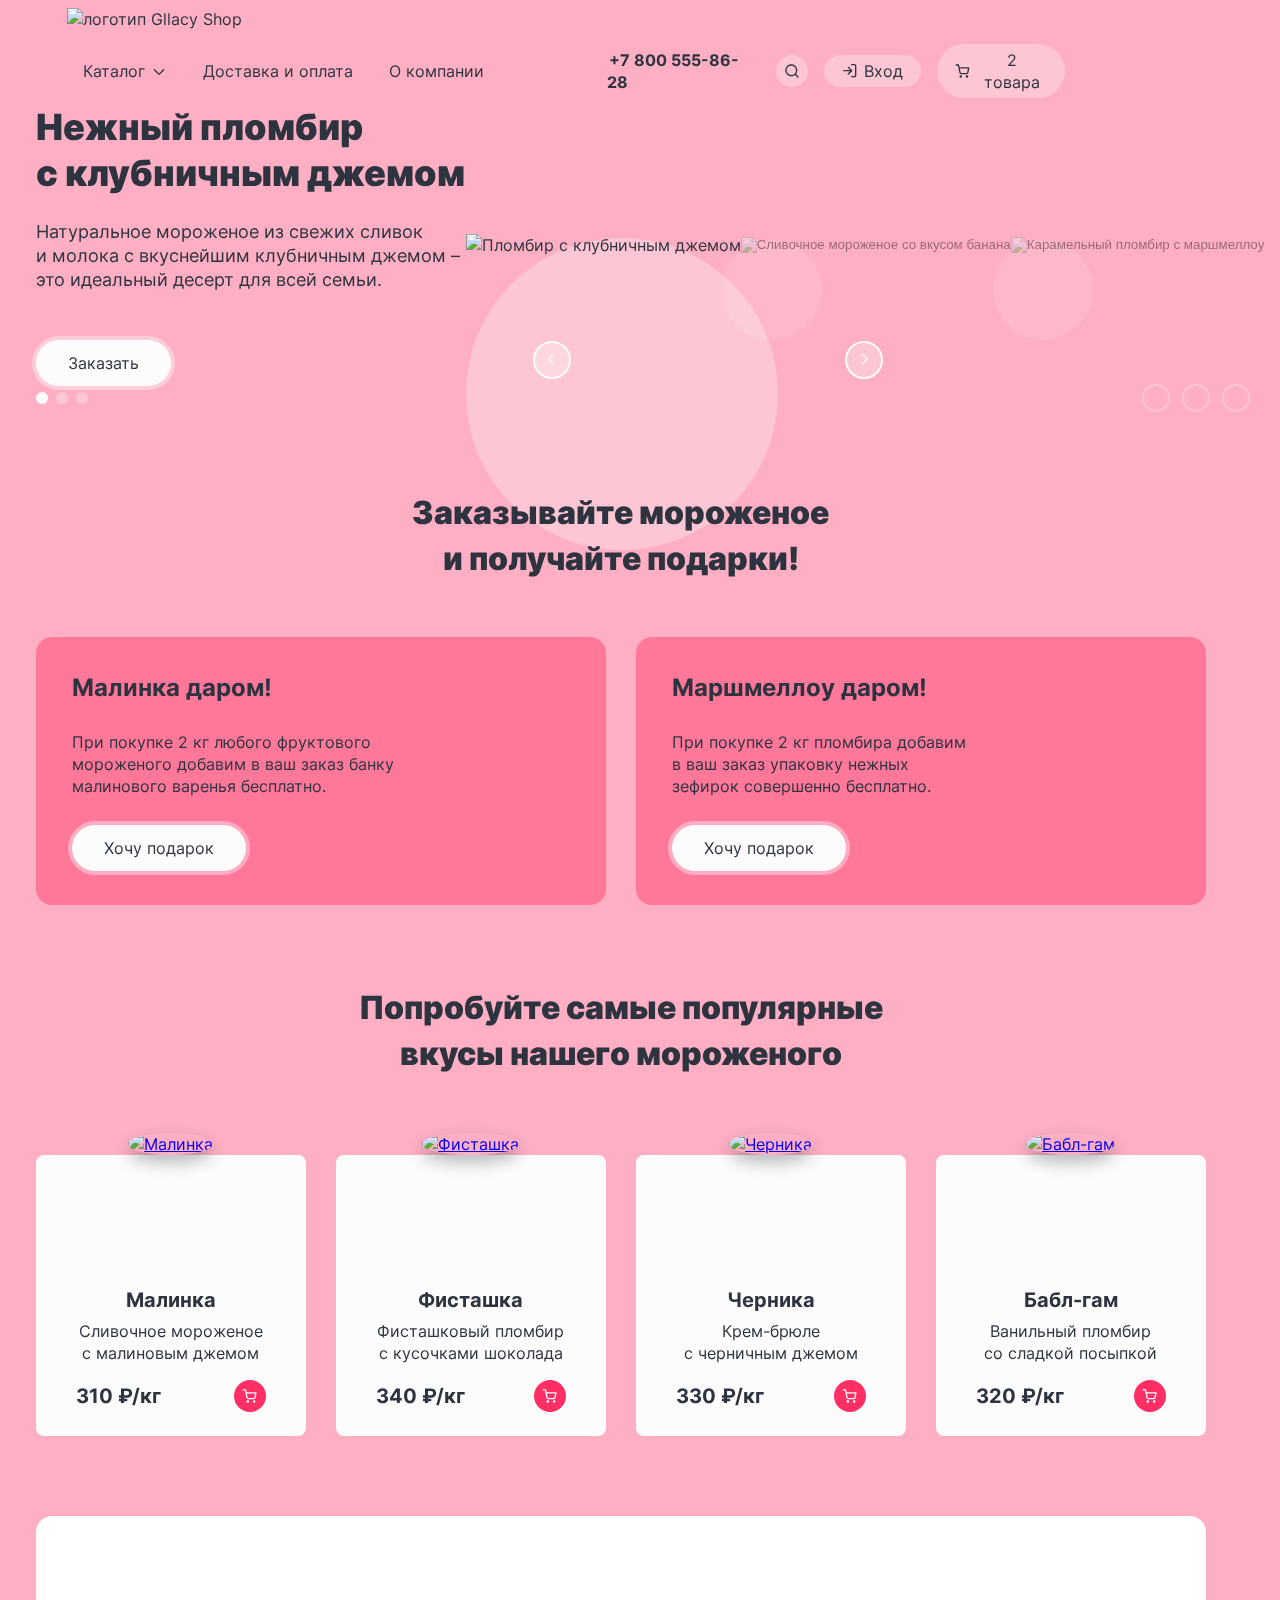
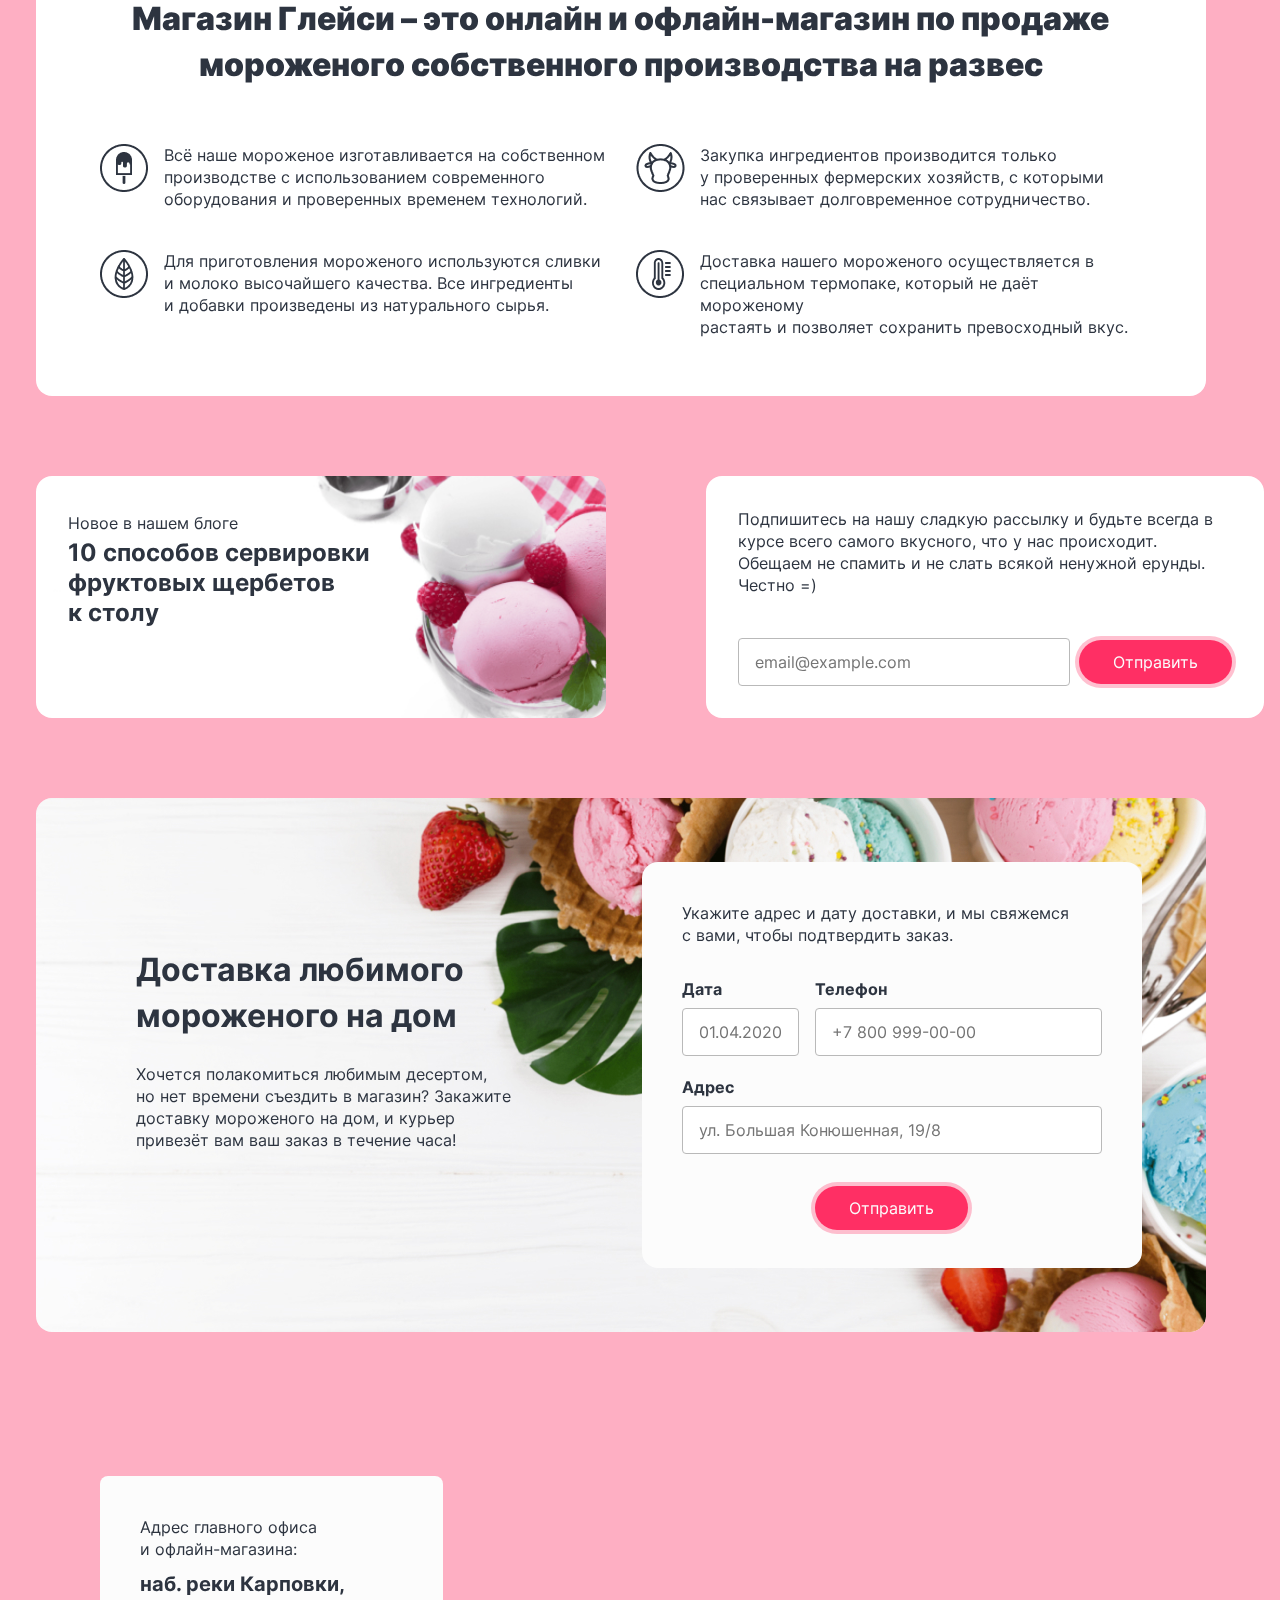
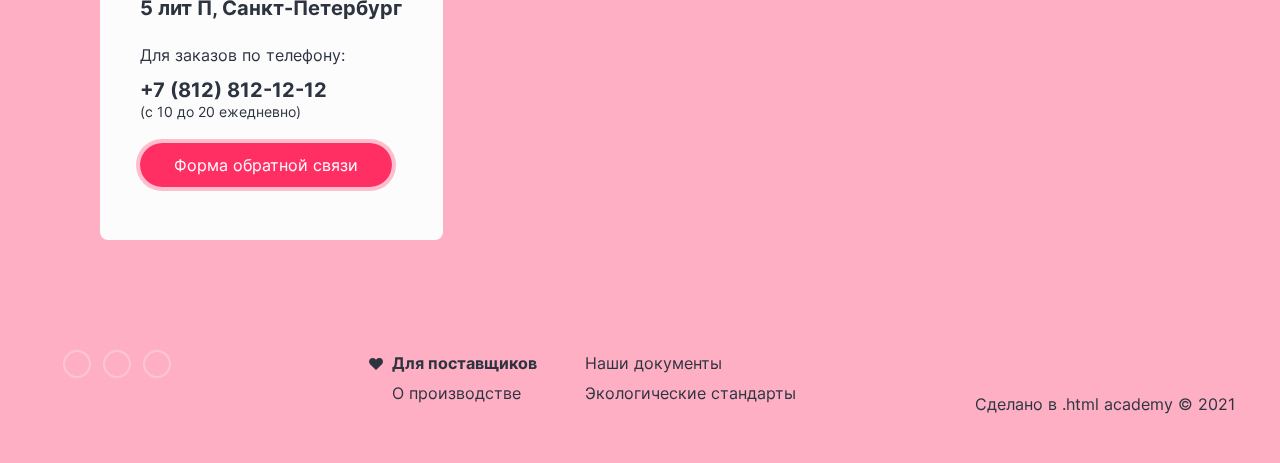
==== commit 02d7facb: "поправил" ====
--- a/index.html
+++ b/index.html
@@ -69,49 +69,49 @@
         <h3 class="slider-title">Нежный пломбир<br>с клубничным джемом</h3>
         <p class="slider-description">Натуральное мороженое из свежих сливок<br>
           и молока с вкуснейшим клубничным джемом –<br>это идеальный десерт для всей семьи.</p>
-        <a class="slider-button button">Заказать</a>
+        <a class="slider-button button" href="#">Заказать</a>
       </div>
       <span class="circle-bg">
         <img class="slider-img-active" src="images/slider-ic-strawberry.png" width="306" height="507" alt="Пломбир с клубничным джемом">
       </span>
-      <span class="circle-bg-mini">
+      <button class="circle-bg-mini">
       <img class="slider-img" src="images/slider-ic-banana.png" width="86" height="150" alt="Сливочное мороженое со вкусом банана">
-      </span>
-      <span class="circle-bg-mini">
+      </button>
+      <button class="circle-bg-mini">
       <img class="slider-img" src="images/slider-ic-marshmellow.png" width="86" height="150" alt="Карамельный пломбир с маршмеллоу">
-      </span>
+      </button>
     </li>
     <li class="slider-pagination-item ">
       <div class="slider-about-product">
         <h3 class="slider-title">Сливочное мороженое<br>со вкусом банана</h3>
         <p class="slider-description">Сливочное мороженое с ярким банановым<br>вкусом подарит вам свежесть и наслаждение<br>даже в самый жаркий летний день. </p>
-        <a class="slider-button button">Заказать</a>
+        <a class="slider-button button" href="#">Заказать</a>
       </div>
       <span class="circle-bg">
       <img class="slider-img-active" src="images/slider-ic-banana.png" width="306" height="507" alt="Сливочное мороженое со вкусом банана">
       </span>
-      <span class="circle-bg-mini">
+      <button class="circle-bg-mini">
       <img class="slider-img" src="images/slider-ic-marshmellow.png" width="86" height="150" alt="Карамельный пломбир с маршмеллоу">
-      </span>
-      <span class="circle-bg-mini">
+      </button>
+      <button class="circle-bg-mini">
       <img class="slider-img" src="images/slider-ic-strawberry.png" width="86" height="150" alt="Пломбир с клубничным джемом">
-      </span>
+      </button>
     </li>
     <li class="slider-pagination-item ">
       <div class="slider-about-product">
         <h3 class="slider-title">Карамельный пломбир<br>с маршмеллоу</h3>
         <p class="slider-description">Необычный сладкий десерт с карамельным<br>топпингом и кусочками зефира завоюет<br>сердца сладкоежек всех возрастов.</p>
-        <a class="slider-button button">Заказать</a>
+        <a class="slider-button button" href="#">Заказать</a>
       </div>
       <span class="circle-bg">
       <img class="slider-img-active" src="images/slider-ic-marshmellow.png" width="306" height="507" alt="Карамельный пломбир с маршмеллоу">
       </span>
-      <span class="circle-bg-mini">
+      <button class="circle-bg-mini">
       <img class="slider-img" src="images/slider-ic-strawberry.png" width="86" height="150" alt="Пломбир с клубничным джемом">
-      </span>
-      <span class="circle-bg-mini">
+      </button>
+      <button class="circle-bg-mini">
       <img class="slider-img" src="images/slider-ic-banana.png" width="86" height="150" alt="Сливочное мороженое со вкусом банана">
-      </span>
+      </button>
     </li>
   </ol>
   <div class="slider-controls">
@@ -176,7 +176,9 @@
   <h2 class="popular-products-intro">Попробуйте самые популярные<br>вкусы нашего мороженого</h2>
   <ol class="popular-products-list">
     <li class="popular-products-item">
+      <a href="#" class="img-link">
       <img src="images/ic-raspberry.png" alt="Малинка">
+      </a>
      <div class="popular-products-content">
       <h3 class="popular-products-title">Малинка</h3>
       <p class="popular-products-description">Сливочное мороженое<br>с малиновым джемом</p>
@@ -192,7 +194,9 @@
     </div>
     </li>
     <li class="popular-products-item">
+      <a href="#" class="img-link">
       <img src="images/ic-nut.png" width="168" height="168" alt="Фисташка">
+      </a>
       <div class="popular-products-content">
       <h3 class="popular-products-title">Фисташка</h3>
       <p class="popular-products-description">Фисташковый пломбир<br>с кусочками шоколада</p>
@@ -208,7 +212,9 @@
       </div>
     </li>
     <li class="popular-products-item">
+      <a href="#" class="img-link">
       <img src="images/blueberry.png" width="168" height="168" alt="Черника">
+      </a>
       <div class="popular-products-content">
       <h3 class="popular-products-title">Черника</h3>
       <p class="popular-products-description">Крем-брюле<br>с черничным джемом</p>
@@ -224,7 +230,9 @@
       </div>
     </li>
     <li class="popular-products-item">
+      <a href="#" class="img-link">
       <img src="images/ic-bubble-gum.png" width="168" height="168" alt="Бабл-гам">
+      </a>
       <div class="popular-products-content">
       <h3 class="popular-products-title">Бабл-гам</h3>
       <p class="popular-products-description">Ванильный пломбир<br>со сладкой посыпкой</p>
@@ -294,7 +302,7 @@
     <p class="contacts-phone">Для заказов по телефону:</p>
     <a href="tel:+78128121212" class="contacts-tel">+7 (812) 812-12-12</a>
     <p class="contacts-phone-description">(с 10 до 20 ежедневно)</p>
-    <a class="contacts-button red-button">Форма обратной связи</a>
+    <a class="contacts-button red-button" href="#">Форма обратной связи</a>
   </div>
 </div>
 </main>
--- a/styles/styles.css
+++ b/styles/styles.css
@@ -32,6 +32,8 @@
  flex-direction: column;
  min-height: 100%;
  align-items: center;
+ width: 1300px;
+ margin: 0 auto;
 }
 .visually-hidden{
   position: absolute;
@@ -68,6 +70,7 @@
   display: flex;
   justify-content: space-between;
   width: 1000px;
+
 }
 .navigation-list{
   padding: 0;
@@ -75,11 +78,14 @@
   list-style-type: none;
   display: flex;
   align-items: center;
+  flex-wrap: wrap;
+  width: 545px;
 }
 .navigation-link{
   padding: 8px 16px;
   border-radius: 30px;
   border: 2px solid transparent;
+  outline: none;
 }
 .navigation-link:hover{
   background-color: rgba(252, 252, 252, 0.5);
@@ -105,6 +111,7 @@
   align-items: center;
   border-radius: 30px ;
   cursor: pointer;
+  outline: none;
 }
 .drop-down-window svg{
   margin-left: 6px;
@@ -145,6 +152,7 @@
   display: flex;
   align-items: center;
   cursor: pointer;
+  outline: none;
 }
 .user-popup:hover{
   background-color: rgba(252, 252, 252, 0.5);
@@ -177,6 +185,7 @@
 .user-tel-link{
   font-weight: 700;
   border: 2px solid transparent;
+  outline: none;
 }
 .user-tel-link:hover{
   opacity: 60%;
@@ -234,7 +243,10 @@
   top: 0;
   left: 0;
 }
-
+.slider-about-product{
+  width: 430px;
+  min-height: 270px;
+}
 .slider-title{
  font-weight: 900;
  font-size: 36px;
@@ -256,7 +268,8 @@
   box-shadow: 0 0 0 4px rgba(252, 252, 252, 0.4);
   text-decoration: none;
   cursor: pointer;
-
+  outline: none;
+  display: inline-block;
 }
 .button:hover{
   background-color: rgba(252, 252, 252, 0.4);
@@ -289,6 +302,20 @@
 .circle-bg-mini{
   position: relative;
   opacity: 40%;
+  border: none;
+  background-color: transparent;
+  cursor: pointer;
+  padding: 0;
+  outline: none;
+}
+.circle-bg-mini:hover{
+  opacity: 70%;
+}
+.circle-bg-mini:active{
+  opacity: 20%;
+}
+.circle-bg-mini:focus{
+  opacity: 100%;
 }
 .circle-bg-mini::before{
   content: " ";
@@ -308,6 +335,7 @@
   position: absolute;
   top: 237px;
   left: 497px;
+  outline: none;
 }
 .slider-controls-button{
   width: 38px;
@@ -351,6 +379,7 @@
   padding: 0;
   margin-right: 8px;
   cursor: pointer;
+  outline: none;
 }
 .indicator-button:hover{
   border: 1px solid #FCFCFC;
@@ -384,6 +413,7 @@
   background-color: transparent;
   border-radius: 24px;
   margin-right: 16px;
+  outline: none;
 }
 .button-social:hover{
   background-color: #2D3440 ;
@@ -432,7 +462,7 @@
 }
 .gift-item{
   width: 570px;
-  height: 268px;
+  min-height: 268px;
   background-color: #FF7799;
   border-radius: 16px;
   box-sizing: border-box;
@@ -443,11 +473,13 @@
   background-image: url("../images/raspberry.png");
   background-repeat: no-repeat;
 background-position-x: right;
+background-position-y: bottom;
 }
 .gift-marshmellow{
   background-image: url("../images/marshmellow.png");
   background-repeat: no-repeat;
 background-position-x: right;
+background-position-y: bottom;
 }
 .gift-subtitle{
   font-weight: 700;
@@ -481,7 +513,6 @@
   flex-wrap: wrap;
 }
 .popular-products-item{
-  width: 270px;
   text-align: center;
   margin-right: 30px;
 }
@@ -495,14 +526,29 @@
 }
 .popular-products-item img{
  margin-bottom: -122px;
-
+ box-shadow: 0 8px 16px rgba(45, 52, 64, 0.32);
+ border-radius: 50%;
+}
+.img-link:hover img{
+  box-shadow: 0 8px 16px rgba(45, 52, 64, 0.7);
+}
+.img-link:active img{
+  box-shadow: 0 8px 16px rgba(45, 52, 64, 0.7);
+  opacity: 70%;
+}
+.img-link:focus{
+  appearance: none;
+  outline: none;
+}
+.img-link:focus img{
+  box-shadow: 0 8px 16px rgba(45, 52, 64, 1);
 }
 .popular-products-content{
 background-color: #FCFCFC;
 padding: 133px 40px 24px;
   box-sizing: border-box;
   width: 270px;
-  height: 281px;
+  min-height: 281px;
   border-radius: 8px;
 }
 .popular-products-title{
@@ -579,7 +625,7 @@
 }
 .advantages-title{
   font-size: 32px;
-  font-weight: 900px;
+  font-weight: 900;
   line-height: 46px;
   text-align: center;
   margin: 0;
@@ -627,8 +673,7 @@
   min-height: 224px;
   background-image: url("../images/background-ice-cream.png");
   background-repeat: no-repeat;
-  background-position-y: -109px;
-  background-size:113%;
+  background-size:cover;
   padding: 32px;
   box-sizing: border-box;
   border-radius: 16px;
@@ -700,7 +745,7 @@
   border-radius: 26px;
   border: 2px solid transparent;
   box-sizing: border-box;
-
+  text-decoration: none;
   height: 44px;
 }
 .red-button:hover{
@@ -722,9 +767,9 @@
   background-image: url("../images/background-ice-cream2.png");
   background-repeat: no-repeat;
 background-position: center;
+background-size: cover;
 box-sizing: border-box;
 padding: 64px 64px 64px 100px;
-background-size: 100%;
 border-radius: 16px;
 display: flex;
 justify-content: space-between;
@@ -790,7 +835,7 @@
   min-height: 492px;
   background-image: url("../images/background-address.jpg");
   background-repeat: no-repeat;
-  background-size: 100%;
+  background-size: cover;
   background-position: center;
   box-sizing: border-box;
   padding: 64px;
@@ -798,7 +843,7 @@
 }
 .contacts{
   width: 343px;
-  height: 364px;
+  min-height: 364px;
   box-sizing: border-box;
   padding: 40px;
   background-color: #FCFCFC;
@@ -842,6 +887,7 @@
   padding: 0;
   list-style-type: none;
   display: flex;
+  flex-wrap: wrap;
 }
 .breadcrumbs-item{
   margin-right: 28px;
@@ -880,11 +926,13 @@
 }
 .catalog-item img{
   margin-bottom: -122px;
+  border-radius: 50%;
+  box-shadow: 0 8px 16px rgba(45, 52, 64, 0.32);
 }
 .catalog-content{
   background-color: #FCFCFC;
   width: 270px;
-  height: 281px;
+  min-height: 281px;
   border-radius: 8px;
   padding: 133px 40px 24px;
   box-sizing: border-box;
@@ -927,6 +975,7 @@
   background-position-y: center;
   background-position-x: 167px;
   cursor: pointer;
+  outline: none;
 }
 .catalog-sorting-select:hover{
   background-color: rgba(252, 252, 252, 0.5);
@@ -968,6 +1017,7 @@
  background-color: #FCFCFC;
  cursor: pointer;
  padding: 0;
+ outline: none;
 }
 .range-toggle:hover{
   border: 6px solid #FCFCFC;
@@ -1068,13 +1118,37 @@
   box-sizing: border-box;
   padding: 8px 24px;
   justify-content: space-between;
+  flex-wrap: wrap;
 }
 .filler-item{
   display: flex;
-}
-.filler-item input{
-  margin: 0;
+  align-items: center;
+}
+.filler-input{
+  display: none;
+}
+.filler-label-mask{
+  width: 16px;
+  height: 16px;
+  mask-image: url("../images/filler-check.svg");
+  -webkit-mask-image: url("../images/filler-check.svg");
+  background-color: #2D3440;
   margin-right: 8px;
+}
+.filler-item:hover .filler-label-mask{
+  mask-image: url("../images/filler-check.svg");
+  -webkit-mask-image: url("../images/filler-check.svg");
+  background-color: #FCFCFC;
+}
+.filler-input:checked ~ .filler-label-mask{
+  mask-image: url("../images/filler-checked.svg");
+  -webkit-mask-image: url("../images/filler-checked.svg");
+  background-color: #2D3440;
+}
+.filler-input:checked:hover ~ .filler-label-mask{
+  mask-image: url("../images/filler-checked.svg");
+  -webkit-mask-image: url("../images/filler-checked.svg");
+  background-color: #FCFCFC;
 }
 .filter-button{
   font-size: 16px;
@@ -1160,7 +1234,7 @@
 }
 .catalog-bottom{
   display: grid;
-  grid-template-columns: 180px 180px 178px;
+  grid-template-columns: 300px 180px 300px;
   justify-content: space-between;
   margin-bottom: 40px;
 }
@@ -1217,6 +1291,7 @@
 .catalog-pagination{
   display: flex;
   align-items: center;
+  justify-content: flex-end;
 }
 .catalog-pagination-list{
   margin: 0;
@@ -1252,7 +1327,7 @@
 }
 .main-footer{
   display: grid;
-  grid-template-columns: auto auto auto;
+  grid-template-columns: auto 424px auto;
   justify-content: space-between;
   width: 1170px;
   padding: 48px 0 48px;
@@ -1276,6 +1351,7 @@
 .footer-info-item{
   margin-right: 24px;
   margin-bottom: 8px;
+  padding-left: 24px;
 }
 .footer-info-item:first-child a{
   font-weight: 700;
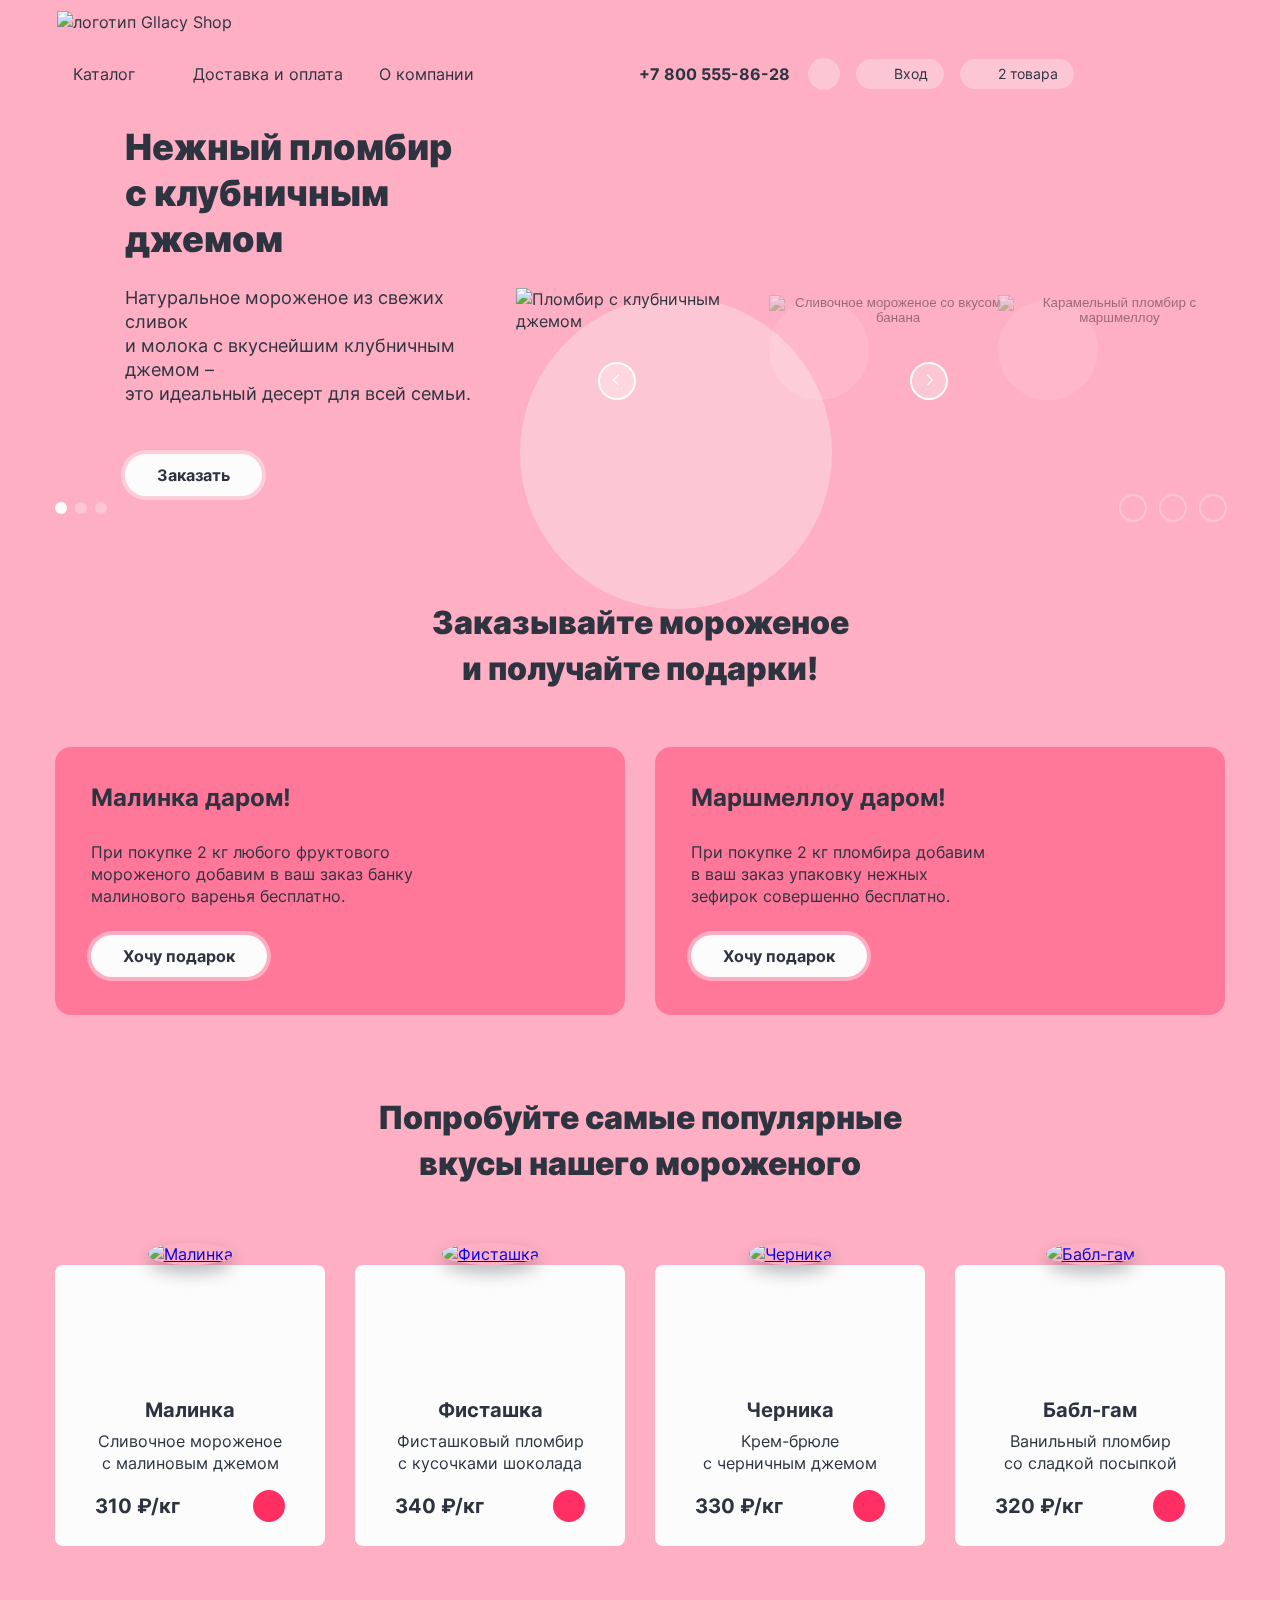
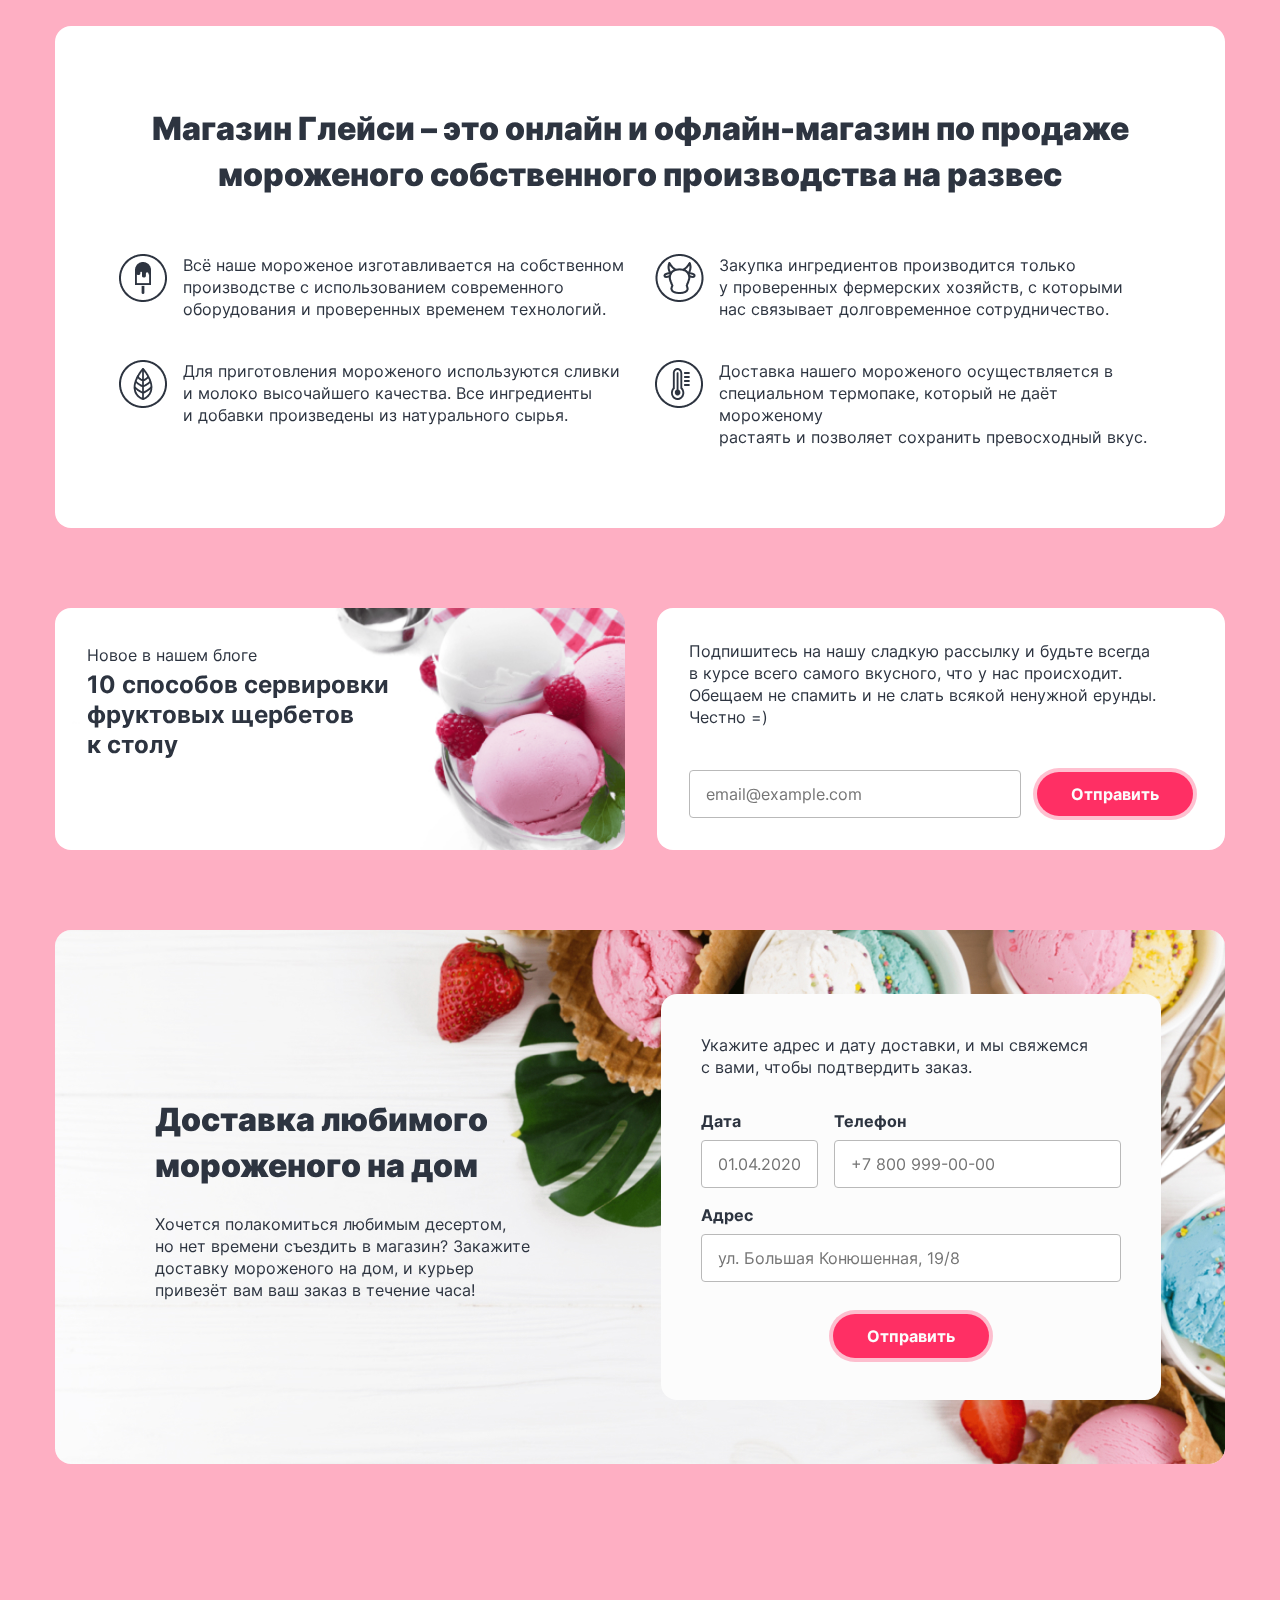
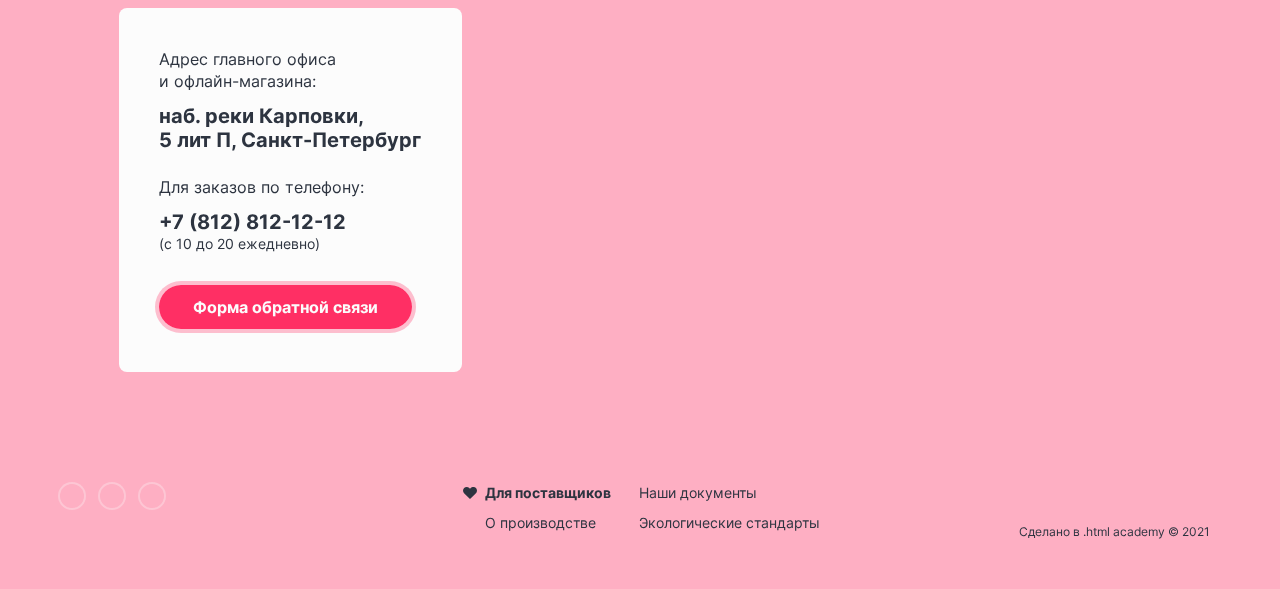
==== commit 6defd9f0: "." ====
--- a/index.html
+++ b/index.html
@@ -14,13 +14,27 @@
 <nav class="navigation-header">
   <h2 class="visually-hidden">Навигация сайта</h2>
 <ul class="navigation-list">
-  <li class="navigation-item">
+  <li class="navigation-item navigation-item-catalog">
    <button class="drop-down-window" type="button">
     Каталог
-    <svg width="16" height="16" viewBox="0 0 16 16" fill="none" xmlns="http://www.w3.org/2000/svg">
-      <path fill-rule="evenodd" clip-rule="evenodd" d="M3.80799 6.19526C3.54764 5.93491 3.12553 5.93491 2.86518 6.19526C2.60483 6.45561 2.60483 6.87772 2.86518 7.13807L7.52553 11.7984C7.52759 11.8005 7.52967 11.8026 7.53177 11.8047C7.66246 11.9354 7.83392 12.0005 8.00521 12C8.17518 11.9995 8.34498 11.9344 8.47466 11.8047C8.47675 11.8027 8.47881 11.8006 8.48087 11.7985L13.1412 7.13807C13.4016 6.87772 13.4016 6.45561 13.1412 6.19526C12.8809 5.93491 12.4588 5.93491 12.1984 6.19526L8.00321 10.3905L3.80799 6.19526Z" fill="#2D3440"/>
-      </svg>
    </button>
+   <ul class="drop-down-window-list">
+    <li class="drop-down-window-item">
+     <a href="#" class="drop-down-window-link">Новинки</a>
+    </li>
+    <li class="drop-down-window-item">
+     <a href="catalog.html" class="drop-down-window-link">Сливочное</a>
+    </li>
+    <li class="drop-down-window-item">
+     <a href="#" class="drop-down-window-link">Щербеты</a>
+    </li>
+    <li class="drop-down-window-item">
+     <a href="#" class="drop-down-window-link">Фруктовый лед</a>
+    </li>
+    <li class="drop-down-window-item">
+     <a href="#" class="drop-down-window-link">Мелорин</a>
+    </li>
+   </ul>
   </li>
   <li class="navigation-item">
    <a href="#" class="navigation-link">Доставка и оплата</a>
@@ -33,29 +47,80 @@
   <li class="user-item">
     <a href="tel:+78005558628" class="user-tel-link">+7 800 555-86-28</a>
   </li>
-  <li class="user-item">
+  <li class="user-item user-item-search">
     <button type="button" class="user-popup user-search">
       <span class="visually-hidden">Поиск</span>
-      <svg width="16" height="16" viewBox="0 0 16 16" fill="none" xmlns="http://www.w3.org/2000/svg">
-        <path fill-rule="evenodd" clip-rule="evenodd" d="M2.66341 7.33008C2.66341 4.75275 4.75275 2.66341 7.33008 2.66341C9.90741 2.66341 11.9967 4.75275 11.9967 7.33008C11.9967 8.58735 11.4995 9.7285 10.691 10.5676C10.6682 10.5852 10.6462 10.6044 10.6253 10.6253C10.6044 10.6463 10.5852 10.6682 10.5676 10.6911C9.72847 11.4996 8.58734 11.9967 7.33008 11.9967C4.75275 11.9967 2.66341 9.90741 2.66341 7.33008ZM11.0752 12.018C10.0487 12.8391 8.74675 13.3301 7.33008 13.3301C4.01637 13.3301 1.33008 10.6438 1.33008 7.33008C1.33008 4.01637 4.01637 1.33008 7.33008 1.33008C10.6438 1.33008 13.3301 4.01637 13.3301 7.33008C13.3301 8.74676 12.8391 10.0488 12.018 11.0752L14.4681 13.5253C14.7285 13.7857 14.7285 14.2078 14.4681 14.4682C14.2078 14.7285 13.7857 14.7285 13.5253 14.4682L11.0752 12.018Z" fill="#2D3440"/>
-        </svg>
     </button>
-  </li>
-  <li class="user-item">
+    <div class="popup-search">
+      <form class="popup-search-form" action="https://echo.htmlacademy.ru/" method="post">
+        <input type="search" class="input-style" placeholder="Поиск по сайту">
+      </form>
+    </div>
+  </li>
+  <li class="user-item user-item-log-in">
     <button type="button" class="user-popup user-log-in">
-      <svg width="16" height="16" viewBox="0 0 16 16" fill="none" xmlns="http://www.w3.org/2000/svg">
-        <path fill-rule="evenodd" clip-rule="evenodd" d="M9 1.66667C9 1.29848 9.29848 1 9.66667 1H12.3333C12.8638 1 13.3725 1.21071 13.7475 1.58579C14.1226 1.96086 14.3333 2.46957 14.3333 3V12.3333C14.3333 12.8638 14.1226 13.3725 13.7475 13.7475C13.3725 14.1226 12.8638 14.3333 12.3333 14.3333H9.66667C9.29848 14.3333 9 14.0349 9 13.6667C9 13.2985 9.29848 13 9.66667 13H12.3333C12.5101 13 12.6797 12.9298 12.8047 12.8047C12.9298 12.6797 13 12.5101 13 12.3333V3C13 2.82319 12.9298 2.65362 12.8047 2.5286C12.6797 2.40357 12.5101 2.33333 12.3333 2.33333H9.66667C9.29848 2.33333 9 2.03486 9 1.66667ZM5.86189 3.86193C6.12224 3.60158 6.54435 3.60158 6.8047 3.86193L10.1338 7.19103C10.1509 7.20785 10.1671 7.22559 10.1824 7.24416C10.2142 7.28296 10.2411 7.32451 10.2628 7.36795C10.3079 7.45781 10.3333 7.55927 10.3333 7.66667C10.3333 7.77529 10.3074 7.87785 10.2613 7.96846C10.241 8.00841 10.2164 8.04675 10.1876 8.08278C10.1708 8.10378 10.1527 8.12375 10.1335 8.14256L6.8047 11.4714C6.54435 11.7318 6.12224 11.7318 5.86189 11.4714C5.60154 11.2111 5.60154 10.7889 5.86189 10.5286L8.05715 8.33333H1.66667C1.29848 8.33333 1 8.03486 1 7.66667C1 7.29848 1.29848 7 1.66667 7H8.05715L5.86189 4.80474C5.60154 4.54439 5.60154 4.12228 5.86189 3.86193Z" fill="#2D3440"/>
-        </svg>
       Вход
     </button>
-  </li>
-  <li class="user-item">
+    <div class="popup-log-in">
+      <h3 class="popup-title">Личный кабинет</h3>
+      <form class="popup-log-in-form" action="https://echo.htmlacademy.ru/" method="post">
+        <input class="input-style" type="email"  placeholder="Введите e-mail" value="email@example.com" required>
+        <input class="input-style password-input" type="password" placeholder="Введите пароль" value="password" required>
+        <button class="popup-log-in-submit red-button" type="submit">Войти</button>
+        <div class="popup-log-in-helper">
+          <a class="password-helper" href="#">Забыли пароль?</a>
+          <a class="registration-helper" href="#">Регистрация</a>
+        </div>
+     </form>
+    </div>
+  </li>
+  <li class="user-item user-item-cart">
     <button type="button" class="user-popup user-cart">
-      <svg width="16" height="16" viewBox="0 0 16 16" fill="none" xmlns="http://www.w3.org/2000/svg">
-        <path fill-rule="evenodd" clip-rule="evenodd" d="M1.16667 1.25C0.798477 1.25 0.5 1.54848 0.5 1.91667C0.5 2.28486 0.798477 2.58333 1.16667 2.58333H2.93794L3.40537 4.91872C3.40821 4.93667 3.41176 4.95438 3.416 4.97182L4.38338 9.80515L4.3835 9.80571C4.46706 10.2257 4.69562 10.603 5.02921 10.8715C5.36111 11.1387 5.77595 11.2813 6.20183 11.2748H11.8225C12.2484 11.2813 12.6633 11.1387 12.9952 10.8715C13.3289 10.6029 13.5575 10.2254 13.641 9.80515L13.641 9.80515L13.642 9.80016L14.5691 4.93872C14.6063 4.74355 14.5545 4.54195 14.4279 4.38887C14.3012 4.23578 14.1129 4.14716 13.9142 4.14716H4.61072L4.1381 1.78583C4.07574 1.47426 3.80215 1.25 3.4844 1.25H1.16667ZM5.69098 9.54444L4.87759 5.4805H13.1084L12.3328 9.54736C12.31 9.65988 12.2485 9.7609 12.1591 9.83291C12.0691 9.90535 11.9565 9.94383 11.841 9.94162L11.841 9.94149H11.8282H6.19614V9.94137L6.18337 9.94162C6.06787 9.94383 5.95528 9.90535 5.8653 9.83291C5.77531 9.76048 5.71368 9.6587 5.69117 9.5454L5.69098 9.54444ZM4.55739 13.5054C4.55739 12.8175 5.1151 12.2597 5.80307 12.2597C6.49105 12.2597 7.04876 12.8175 7.04876 13.5054C7.04876 14.1934 6.49105 14.7511 5.80307 14.7511C5.1151 14.7511 4.55739 14.1934 4.55739 13.5054ZM10.9307 13.5054C10.9307 12.8175 11.4884 12.2597 12.1764 12.2597C12.8644 12.2597 13.4221 12.8175 13.4221 13.5054C13.4221 14.1934 12.8644 14.7511 12.1764 14.7511C11.4884 14.7511 10.9307 14.1934 10.9307 13.5054Z" fill="#2D3440"/>
-        </svg>
+      <span class="user-item-cart-mask"></span>
       2 товара
     </button>
+    <div class="popup-cart">
+      <h3 class="popup-title">Корзина</h3>
+      <ul class="popup-cart-list">
+        <li class="popup-cart-item">
+          <a class="popup-cart-link" href="#">
+          <img src="images/ic-raspberry.png" width="46" height="46" alt="Малинка" >
+        </a>
+          <div class="popup-cart-about-product">
+            <a class="popup-cart-link" href="#">
+            <h4 class="popup-cart-subtitle">Малинка</h4>
+            </a>
+          <span class="popup-cart-description">1 кг х 310 ₽</span>
+          </div>
+          <span class="popup-cart-price">310 ₽</span>
+          <button class="popup-cart-closer">
+            <span class="visually-hidden">Закрыть</span>
+          </button>
+        </li>
+        <li class="popup-cart-item">
+          <a class="popup-cart-link" href="#">
+          <img src="images/ic-bubble-gum.png" width="46" height="46" alt="Бабл-гам" >
+        </a>
+          <div class="popup-cart-about-product">
+            <a class="popup-cart-link" href="#">
+            <h4 class="popup-cart-subtitle">Бабл-гам</h4>
+            </a>
+          <span class="popup-cart-description">1,5 кг х 320 ₽</span>
+          </div>
+          <span class="popup-cart-price">480 ₽</span>
+          <button class="popup-cart-closer">
+            <span class="visually-hidden">Закрыть</span>
+          </button>
+        </li>
+      </ul>
+      <div class="popup-cart-bottom">
+      <button class="popup-cart-button red-button">Оформить заказ</button>
+      <p class="popup-cart-sum-all">Итого: 790 ₽</p>
+      </div>
+    </div>
+    <div class="popup-cart-empty">
+      <h3 class="popup-cart-empty-title">Ваша корзина пока пуста</h3>
+    </div>
   </li>
 </ul>
 </nav>
@@ -72,13 +137,13 @@
         <a class="slider-button button" href="#">Заказать</a>
       </div>
       <span class="circle-bg">
-        <img class="slider-img-active" src="images/slider-ic-strawberry.png" width="306" height="507" alt="Пломбир с клубничным джемом">
+        <img class="slider-img-active" src="images/slider-ic-strawberry.png" width="312" height="507" alt="Пломбир с клубничным джемом">
       </span>
+      <button class="circle-bg-mini circle-bg-mini-1">
+      <img class="slider-img" src="images/slider-ic-banana.png" width="100" height="150" alt="Сливочное мороженое со вкусом банана">
+      </button>
       <button class="circle-bg-mini">
-      <img class="slider-img" src="images/slider-ic-banana.png" width="86" height="150" alt="Сливочное мороженое со вкусом банана">
-      </button>
-      <button class="circle-bg-mini">
-      <img class="slider-img" src="images/slider-ic-marshmellow.png" width="86" height="150" alt="Карамельный пломбир с маршмеллоу">
+      <img class="slider-img" src="images/slider-ic-marshmellow.png" width="100" height="150" alt="Карамельный пломбир с маршмеллоу">
       </button>
     </li>
     <li class="slider-pagination-item ">
@@ -88,13 +153,13 @@
         <a class="slider-button button" href="#">Заказать</a>
       </div>
       <span class="circle-bg">
-      <img class="slider-img-active" src="images/slider-ic-banana.png" width="306" height="507" alt="Сливочное мороженое со вкусом банана">
+      <img class="slider-img-active" src="images/slider-ic-banana.png" width="312" height="507" alt="Сливочное мороженое со вкусом банана">
       </span>
+      <button class="circle-bg-mini circle-bg-mini-1">
+      <img class="slider-img" src="images/slider-ic-marshmellow.png" width="100" height="150" alt="Карамельный пломбир с маршмеллоу">
+      </button>
       <button class="circle-bg-mini">
-      <img class="slider-img" src="images/slider-ic-marshmellow.png" width="86" height="150" alt="Карамельный пломбир с маршмеллоу">
-      </button>
-      <button class="circle-bg-mini">
-      <img class="slider-img" src="images/slider-ic-strawberry.png" width="86" height="150" alt="Пломбир с клубничным джемом">
+      <img class="slider-img" src="images/slider-ic-strawberry.png" width="100" height="150" alt="Пломбир с клубничным джемом">
       </button>
     </li>
     <li class="slider-pagination-item ">
@@ -104,25 +169,25 @@
         <a class="slider-button button" href="#">Заказать</a>
       </div>
       <span class="circle-bg">
-      <img class="slider-img-active" src="images/slider-ic-marshmellow.png" width="306" height="507" alt="Карамельный пломбир с маршмеллоу">
+      <img class="slider-img-active" src="images/slider-ic-marshmellow.png" width="312" height="507" alt="Карамельный пломбир с маршмеллоу">
       </span>
+      <button class="circle-bg-mini circle-bg-mini-1">
+      <img class="slider-img" src="images/slider-ic-strawberry.png" width="100" height="150" alt="Пломбир с клубничным джемом">
+      </button>
       <button class="circle-bg-mini">
-      <img class="slider-img" src="images/slider-ic-strawberry.png" width="86" height="150" alt="Пломбир с клубничным джемом">
-      </button>
-      <button class="circle-bg-mini">
-      <img class="slider-img" src="images/slider-ic-banana.png" width="86" height="150" alt="Сливочное мороженое со вкусом банана">
+      <img class="slider-img" src="images/slider-ic-banana.png" width="100" height="150" alt="Сливочное мороженое со вкусом банана">
       </button>
     </li>
   </ol>
   <div class="slider-controls">
     <button class="slider-controls-button slider-back" type="button">
-      <svg width="16" height="16" viewBox="0 0 16 16" fill="none" xmlns="http://www.w3.org/2000/svg">
+      <svg width="16" height="16" viewBox="0 0 16 16" aria-hidden="true" fill="none" xmlns="http://www.w3.org/2000/svg">
         <path fill-rule="evenodd" clip-rule="evenodd" d="M9.8033 3.80515C10.063 3.54545 10.063 3.12439 9.8033 2.8647C9.54361 2.605 9.12255 2.605 8.86285 2.8647L4.19477 7.53277C3.93593 7.79162 3.93508 8.21075 4.19221 8.47065C4.19338 8.47183 4.19454 8.47301 4.19572 8.47418L8.8638 13.1423C9.12349 13.402 9.54455 13.402 9.80425 13.1423C10.0639 12.8826 10.0639 12.4615 9.80425 12.2018L5.60545 8.00301L9.8033 3.80515Z" fill="#FCFCFC"/>
         </svg>
       <span class="visually-hidden">Предыдущий слайд</span>
     </button>
     <button class="slider-controls-button slider-next" type="button">
-      <svg width="16" height="16" viewBox="0 0 16 16" fill="none" xmlns="http://www.w3.org/2000/svg">
+      <svg width="16" height="16" viewBox="0 0 16 16" aria-hidden="true" fill="none" xmlns="http://www.w3.org/2000/svg">
         <path fill-rule="evenodd" clip-rule="evenodd" d="M7.13526 2.8647C6.87557 2.605 6.45451 2.605 6.19481 2.8647C5.93511 3.12439 5.93511 3.54545 6.19481 3.80515L10.3961 8.00643L6.19477 12.2077C5.93508 12.4674 5.93508 12.8885 6.19477 13.1482C6.45447 13.4079 6.87553 13.4079 7.13523 13.1482L11.804 8.47944C11.8049 8.47852 11.8058 8.47759 11.8068 8.47666C12.0665 8.21696 12.0665 7.79591 11.8068 7.53621L7.13526 2.8647Z" fill="#FCFCFC"/>
         </svg>
       <span class="visually-hidden">Следующий слайд</span>
@@ -185,9 +250,7 @@
       <div class="pp-price-and-cart">
         <p class="popular-products-price">310 ₽/кг</p>
         <button class="popular-products-button" type="button">
-          <svg width="16" height="16" viewBox="0 0 16 16" fill="none" xmlns="http://www.w3.org/2000/svg">
-            <path fill-rule="evenodd" clip-rule="evenodd" d="M1.16667 1.25C0.798477 1.25 0.5 1.54848 0.5 1.91667C0.5 2.28486 0.798477 2.58333 1.16667 2.58333H2.93794L3.40537 4.91872C3.40821 4.93667 3.41176 4.95438 3.416 4.97182L4.38338 9.80515L4.3835 9.80571C4.46706 10.2257 4.69562 10.603 5.02921 10.8715C5.36111 11.1387 5.77595 11.2813 6.20183 11.2748H11.8225C12.2484 11.2813 12.6633 11.1387 12.9952 10.8715C13.3289 10.6029 13.5575 10.2254 13.641 9.80515L13.641 9.80515L13.642 9.80016L14.5691 4.93872C14.6063 4.74355 14.5545 4.54195 14.4279 4.38887C14.3012 4.23578 14.1129 4.14716 13.9142 4.14716H4.61072L4.1381 1.78583C4.07574 1.47426 3.80215 1.25 3.4844 1.25H1.16667ZM5.69098 9.54444L4.87759 5.4805H13.1084L12.3328 9.54736C12.31 9.65988 12.2485 9.7609 12.1591 9.83291C12.0691 9.90535 11.9565 9.94383 11.841 9.94162L11.841 9.94149H11.8282H6.19614V9.94137L6.18337 9.94162C6.06787 9.94383 5.95528 9.90535 5.8653 9.83291C5.77531 9.76048 5.71368 9.6587 5.69117 9.5454L5.69098 9.54444ZM4.55739 13.5054C4.55739 12.8175 5.1151 12.2597 5.80307 12.2597C6.49105 12.2597 7.04876 12.8175 7.04876 13.5054C7.04876 14.1934 6.49105 14.7511 5.80307 14.7511C5.1151 14.7511 4.55739 14.1934 4.55739 13.5054ZM10.9307 13.5054C10.9307 12.8175 11.4884 12.2597 12.1764 12.2597C12.8644 12.2597 13.4221 12.8175 13.4221 13.5054C13.4221 14.1934 12.8644 14.7511 12.1764 14.7511C11.4884 14.7511 10.9307 14.1934 10.9307 13.5054Z" fill="#FFFFFF"/>
-            </svg>
+          <span class="product-cart-mask"></span>
           <span class="visually-hidden">В карзину</span>
         </button>
      </div>
@@ -203,9 +266,6 @@
       <div class="pp-price-and-cart">
         <p class="popular-products-price">340 ₽/кг</p>
         <button class="popular-products-button" type="button">
-          <svg width="16" height="16" viewBox="0 0 16 16" fill="none" xmlns="http://www.w3.org/2000/svg">
-            <path fill-rule="evenodd" clip-rule="evenodd" d="M1.16667 1.25C0.798477 1.25 0.5 1.54848 0.5 1.91667C0.5 2.28486 0.798477 2.58333 1.16667 2.58333H2.93794L3.40537 4.91872C3.40821 4.93667 3.41176 4.95438 3.416 4.97182L4.38338 9.80515L4.3835 9.80571C4.46706 10.2257 4.69562 10.603 5.02921 10.8715C5.36111 11.1387 5.77595 11.2813 6.20183 11.2748H11.8225C12.2484 11.2813 12.6633 11.1387 12.9952 10.8715C13.3289 10.6029 13.5575 10.2254 13.641 9.80515L13.641 9.80515L13.642 9.80016L14.5691 4.93872C14.6063 4.74355 14.5545 4.54195 14.4279 4.38887C14.3012 4.23578 14.1129 4.14716 13.9142 4.14716H4.61072L4.1381 1.78583C4.07574 1.47426 3.80215 1.25 3.4844 1.25H1.16667ZM5.69098 9.54444L4.87759 5.4805H13.1084L12.3328 9.54736C12.31 9.65988 12.2485 9.7609 12.1591 9.83291C12.0691 9.90535 11.9565 9.94383 11.841 9.94162L11.841 9.94149H11.8282H6.19614V9.94137L6.18337 9.94162C6.06787 9.94383 5.95528 9.90535 5.8653 9.83291C5.77531 9.76048 5.71368 9.6587 5.69117 9.5454L5.69098 9.54444ZM4.55739 13.5054C4.55739 12.8175 5.1151 12.2597 5.80307 12.2597C6.49105 12.2597 7.04876 12.8175 7.04876 13.5054C7.04876 14.1934 6.49105 14.7511 5.80307 14.7511C5.1151 14.7511 4.55739 14.1934 4.55739 13.5054ZM10.9307 13.5054C10.9307 12.8175 11.4884 12.2597 12.1764 12.2597C12.8644 12.2597 13.4221 12.8175 13.4221 13.5054C13.4221 14.1934 12.8644 14.7511 12.1764 14.7511C11.4884 14.7511 10.9307 14.1934 10.9307 13.5054Z" fill="#FFFFFF"/>
-            </svg>
           <span class="visually-hidden">В карзину</span>
         </button>
       </div>
@@ -221,9 +281,6 @@
       <div class="pp-price-and-cart">
         <p class="popular-products-price">330 ₽/кг</p>
         <button class="popular-products-button" type="button">
-          <svg width="16" height="16" viewBox="0 0 16 16" fill="none" xmlns="http://www.w3.org/2000/svg">
-            <path fill-rule="evenodd" clip-rule="evenodd" d="M1.16667 1.25C0.798477 1.25 0.5 1.54848 0.5 1.91667C0.5 2.28486 0.798477 2.58333 1.16667 2.58333H2.93794L3.40537 4.91872C3.40821 4.93667 3.41176 4.95438 3.416 4.97182L4.38338 9.80515L4.3835 9.80571C4.46706 10.2257 4.69562 10.603 5.02921 10.8715C5.36111 11.1387 5.77595 11.2813 6.20183 11.2748H11.8225C12.2484 11.2813 12.6633 11.1387 12.9952 10.8715C13.3289 10.6029 13.5575 10.2254 13.641 9.80515L13.641 9.80515L13.642 9.80016L14.5691 4.93872C14.6063 4.74355 14.5545 4.54195 14.4279 4.38887C14.3012 4.23578 14.1129 4.14716 13.9142 4.14716H4.61072L4.1381 1.78583C4.07574 1.47426 3.80215 1.25 3.4844 1.25H1.16667ZM5.69098 9.54444L4.87759 5.4805H13.1084L12.3328 9.54736C12.31 9.65988 12.2485 9.7609 12.1591 9.83291C12.0691 9.90535 11.9565 9.94383 11.841 9.94162L11.841 9.94149H11.8282H6.19614V9.94137L6.18337 9.94162C6.06787 9.94383 5.95528 9.90535 5.8653 9.83291C5.77531 9.76048 5.71368 9.6587 5.69117 9.5454L5.69098 9.54444ZM4.55739 13.5054C4.55739 12.8175 5.1151 12.2597 5.80307 12.2597C6.49105 12.2597 7.04876 12.8175 7.04876 13.5054C7.04876 14.1934 6.49105 14.7511 5.80307 14.7511C5.1151 14.7511 4.55739 14.1934 4.55739 13.5054ZM10.9307 13.5054C10.9307 12.8175 11.4884 12.2597 12.1764 12.2597C12.8644 12.2597 13.4221 12.8175 13.4221 13.5054C13.4221 14.1934 12.8644 14.7511 12.1764 14.7511C11.4884 14.7511 10.9307 14.1934 10.9307 13.5054Z" fill="#FFFFFF"/>
-            </svg>
           <span class="visually-hidden">В карзину</span>
         </button>
       </div>
@@ -239,9 +296,6 @@
       <div class="pp-price-and-cart">
         <p class="popular-products-price">320 ₽/кг</p>
         <button class="popular-products-button" type="button">
-          <svg width="16" height="16" viewBox="0 0 16 16" fill="none" xmlns="http://www.w3.org/2000/svg">
-            <path fill-rule="evenodd" clip-rule="evenodd" d="M1.16667 1.25C0.798477 1.25 0.5 1.54848 0.5 1.91667C0.5 2.28486 0.798477 2.58333 1.16667 2.58333H2.93794L3.40537 4.91872C3.40821 4.93667 3.41176 4.95438 3.416 4.97182L4.38338 9.80515L4.3835 9.80571C4.46706 10.2257 4.69562 10.603 5.02921 10.8715C5.36111 11.1387 5.77595 11.2813 6.20183 11.2748H11.8225C12.2484 11.2813 12.6633 11.1387 12.9952 10.8715C13.3289 10.6029 13.5575 10.2254 13.641 9.80515L13.641 9.80515L13.642 9.80016L14.5691 4.93872C14.6063 4.74355 14.5545 4.54195 14.4279 4.38887C14.3012 4.23578 14.1129 4.14716 13.9142 4.14716H4.61072L4.1381 1.78583C4.07574 1.47426 3.80215 1.25 3.4844 1.25H1.16667ZM5.69098 9.54444L4.87759 5.4805H13.1084L12.3328 9.54736C12.31 9.65988 12.2485 9.7609 12.1591 9.83291C12.0691 9.90535 11.9565 9.94383 11.841 9.94162L11.841 9.94149H11.8282H6.19614V9.94137L6.18337 9.94162C6.06787 9.94383 5.95528 9.90535 5.8653 9.83291C5.77531 9.76048 5.71368 9.6587 5.69117 9.5454L5.69098 9.54444ZM4.55739 13.5054C4.55739 12.8175 5.1151 12.2597 5.80307 12.2597C6.49105 12.2597 7.04876 12.8175 7.04876 13.5054C7.04876 14.1934 6.49105 14.7511 5.80307 14.7511C5.1151 14.7511 4.55739 14.1934 4.55739 13.5054ZM10.9307 13.5054C10.9307 12.8175 11.4884 12.2597 12.1764 12.2597C12.8644 12.2597 13.4221 12.8175 13.4221 13.5054C13.4221 14.1934 12.8644 14.7511 12.1764 14.7511C11.4884 14.7511 10.9307 14.1934 10.9307 13.5054Z" fill="#FFFFFF"/>
-            </svg>
           <span class="visually-hidden">В карзину</span>
         </button>
       </div>
@@ -264,9 +318,9 @@
   <p>10 способов сервировки<br>фруктовых щербетов<br>к столу</p>
 </a>
  <div class="mailing-conteiner">
-  <p class="mailing-subtitle">Подпишитесь на нашу сладкую рассылку и будьте всегда в курсе всего самого вкусного, что у нас происходит. Обещаем не спамить и не слать всякой ненужной ерунды. Честно =)</p>
+  <p class="mailing-subtitle">Подпишитесь на нашу сладкую рассылку и будьте всегда<br>в курсе всего самого вкусного, что у нас происходит. Обещаем не спамить и не слать всякой ненужной ерунды. Честно =)</p>
   <form class="mailing-form" action=" https://echo.htmlacademy.ru/" method="post">
-  <input type="text" class="mailing-input input-style" placeholder="email@example.com">
+  <input type="email" class="mailing-input input-style" placeholder="email@example.com">
   <button class="mailing-button red-button" type="submit">Отправить</button>
   </form>
 </div>
@@ -280,15 +334,25 @@
     <p class="delivery-description">Укажите адрес и дату доставки, и мы свяжемся<br>с вами, чтобы подтвердить заказ.</p>
     <form class="delivery-form" action="https://echo.htmlacademy.ru/" method="post">
       <div class="delivery-form-date field-group">
-        <label class="delivery-form-subtitle" for="date-delivery" >Дата</label>
+        <label class="delivery-form-subtitle" for="date-delivery" >
+          Дата
+          <button type="button" class="tooltip-date" aria-describedby="tooltip-date"></button>
+          <span class="tooltip-decor-date"></span>
+          <p class="tooltip-text-date" role="tooltip-date" id="tooltip-date">Введите дату, удобную для получения заказа</p>
+        </label>
       <input type="text" class="delivery-form-date-field input-style" id="date-delivery" placeholder="01.04.2020">
       </div>
       <div class="delivery-form-tel field-group">
         <label class="delivery-form-subtitle" for="tel-delivery">Телефон</label>
-      <input type="text" class="delivery-form-tel-field input-style" id="tel-delivery" placeholder="+7 800 999-00-00">
+      <input type="tel" class="delivery-form-tel-field input-style" id="tel-delivery" placeholder="+7 800 999-00-00">
       </div>
       <div class="delivery-form-address field-group">
-        <label class="delivery-form-subtitle" for="address-delivery">Адрес</label>
+        <label class="delivery-form-subtitle" for="address-delivery">
+          Адрес
+          <button type="button" class="tooltip" aria-describedby="tooltip"></button>
+          <span class="tooltip-decor"></span>
+          <p class="tooltip-text" role="tooltip" id="tooltip">Введите название<br>улицы, дома и квартиры</p>
+        </label>
       <input type="text" class="delivery-form-address-field input-style" id="address-delivery" placeholder="ул. Большая Конюшенная, 19/8">
       </div>
        <button class="delivery-submit  red-button" type="submit">Отправить</button>
@@ -329,10 +393,10 @@
       <a href="#" class="footer-info-link">Для поставщиков</a>
     </li>
     <li class="footer-info-item">
+      <a href="#" class="footer-info-link">Наши документы</a>
+    </li>
+    <li class="footer-info-item">
       <a href="#" class="footer-info-link">О производстве</a>
-    </li>
-    <li class="footer-info-item">
-      <a href="#" class="footer-info-link">Наши документы</a>
     </li>
     <li class="footer-info-item">
       <a href="#" class="footer-info-link">Экологические стандарты</a>
@@ -342,8 +406,20 @@
    <a href="https://htmlacademy.ru/" class="logo-html-link">
     <span class="visually-hidden">Логотип HTML-Academy</span>
   </a>
-    <span>Сделано в .html academy © 2021</span>
+    <span class="footer-html-academy-span">Сделано в .html academy © 2021</span>
   </p>
 </footer>
+<section class="modal-conteiner">
+    <div class="modal-window">
+      <button class="modal-closer" type="button"> </button>
+     <h2 class="modal-title">Мы обязательно ответим вам!</h2>
+     <form class="modal-window-form" action="https://echo.htmlacademy.ru/" method="post">
+        <input class="input-style" type="text" id="modal-name" placeholder="Имя и фамилия" required>
+        <input class="input-style" type="email" id="modal-mail" placeholder="email@example.com" required>
+        <textarea class="input-style imput-area" type="text" id="modal-product" placeholder="В свободной форме" required></textarea>
+        <button class="modal-submit-button red-button" type="submit">Отправить</button>
+     </form>
+    </div>
+</section>
   </body>
 </html>
--- a/styles/styles.css
+++ b/styles/styles.css
@@ -32,7 +32,7 @@
  flex-direction: column;
  min-height: 100%;
  align-items: center;
- width: 1300px;
+ width: 1170px;
  margin: 0 auto;
 }
 .visually-hidden{
@@ -53,9 +53,14 @@
   flex-wrap: wrap;
   align-items: center;
 }
+.header-catalog{
+  padding-top: 24px;
+}
 .logo-link{
-  margin-right: 16px;
+  margin-right: 10px;
   border: 2px solid transparent;
+  border-radius: 4px;
+  outline: none;
 }
 .logo-link:hover{
   opacity: 60%;
@@ -64,12 +69,12 @@
   opacity: 30%;
 }
 .logo-link:focus{
-  border: 2px solid #2D3440;
+  border-color: #2D3440;
 }
 .navigation-header{
   display: flex;
   justify-content: space-between;
-  width: 1000px;
+  width: 1019px;
 
 }
 .navigation-list{
@@ -95,7 +100,10 @@
 }
 .navigation-link:focus{
   background-color: rgba(252, 252, 252, 0.5);
-  border: 2px solid #2D3440;
+  border-color: #2D3440;
+}
+.navigation-item-catalog{
+  position: relative;
 }
 .drop-down-window{
   height: 100%;
@@ -112,9 +120,23 @@
   border-radius: 30px ;
   cursor: pointer;
   outline: none;
-}
-.drop-down-window svg{
+  padding-right: 38px;
+}
+.drop-down-window::before{
+  content: " ";
+  position: absolute;
+  width: 16px;
+  height: 16px;
+  mask-image: url("../images/arrow-down.svg");
+  -webkit-mask-image: url("../images/arrow-down.svg");
   margin-left: 6px;
+  background-color: #2D3440;
+  mask-repeat: no-repeat;
+  -webkit-mask-repeat: no-repeat;
+  mask-position: center;
+  -webkit-mask-position: center;
+  transition: transform 0.25s ease-in-out;
+  right: 16px;
 }
 .drop-down-window:hover{
   background-color: rgba(252, 252, 252, 0.5);
@@ -124,7 +146,77 @@
 }
 .drop-down-window:focus{
   background-color: rgba(252, 252, 252, 0.5);
-  border: 2px solid #2D3440;
+  border-color:  #2D3440;
+}
+.drop-down-window:focus-within{
+  background-color: #FF4A78;
+  color: #E7E7E7;
+  border: 2px solid transparent;
+}
+.drop-down-window:focus-within.drop-down-window::before{
+  background-color: #E7E7E7 ;
+  transform: rotate(0.5turn);
+}
+.drop-down-window:focus-within ~ .drop-down-window-list{
+  display: flex;
+}
+.navigation-item-catalog:focus-within > .drop-down-window-list{
+  display: flex;
+}
+.drop-down-window-list{
+  margin: 0;
+  padding: 8px 0;
+  list-style-type: none;
+  display: flex;
+  flex-direction: column;
+  width: 138px;
+  min-height: 178px;
+  position:absolute;
+  border-radius: 4px;
+  background-color: #FCFCFC;
+  z-index: 1;
+  right: 0;
+  top: 48px;
+  display: none;
+}
+.drop-down-window-list .drop-down-window-link{
+  display: block;
+  padding: 6px 16px;
+  box-sizing: border-box;
+  font-size: 14px;
+  line-height: 20px;
+  color: #2D3440;
+  text-decoration: none;
+}
+.drop-down-window-item:first-child .drop-down-window-link{
+  padding: 8px 16px;
+  font-weight: 700;
+}
+.drop-down-window-item:first-child{
+  margin-bottom: 8px;
+  position: relative;
+}
+.drop-down-window-link{
+  outline: none;
+}
+.drop-down-window-item:first-child::after{
+  content: " ";
+  position: absolute;
+  width: 103px;
+  height: 1px;
+  background-color: #B9B9B9;
+  bottom: -4px;
+  left: 16px;
+}
+.drop-down-window-link:hover{
+  background-color:#FFCBD8 ;
+}
+.drop-down-window-link:active{
+  background-color: #FF7799;
+}
+.drop-down-window-link:focus{
+  background-color: #FF4A78;
+  color: #FCFCFC;
 }
 .navigation-user{
   padding: 0;
@@ -144,11 +236,11 @@
   border: 2px solid transparent;
   background-color: rgba(252, 252, 252, 0.3);
   font-family: "Inter", sans-serif;
-  font-size: 16px;
-  line-height: 22px;
+  font-size: 14px;
+  line-height: 20px;
   color: #2D3440;
   border-radius: 27px;
-  padding: 3px 16px;
+  padding: 3px 14px;
   display: flex;
   align-items: center;
   cursor: pointer;
@@ -163,18 +255,309 @@
 }
 .user-popup:focus{
   background-color: rgba(252, 252, 252, 0.5);
-  border: 2px solid #2D3440;
+  border-color:  #2D3440;
+}
+.user-popup:focus-within{
+  background-color: #FF4A78;
+  color: #E7E7E7;
+  border: 2px solid transparent;
+}
+.user-search::before{
+  content: " ";
+  position: absolute;
+  width: 16px;
+  height: 16px;
+  mask-image: url("../images/search.svg");
+  -webkit-mask-image: url("../images/search.svg");
+  background-color: #2D3440;
+  mask-repeat: no-repeat;
+  -webkit-mask-repeat: no-repeat;
+  mask-position: center;
+  -webkit-mask-position: center;
+}
+.user-popup:focus-within.user-search::before{
+  background-color: #FCFCFC;
+}
+.user-item-search{
+  position: relative;
 }
 .user-search{
   padding: 6px;
   width: 32px;
   height: 32px;
-}
-.user-log-in svg{
+  position: relative;
+}
+.user-search:focus-within ~ .popup-search{
+  display: block;
+}
+.user-item-search:focus-within > .popup-search{
+  display: block;
+}
+.popup-search{
+  width: 356px;
+  min-height: 96px;
+  position: absolute;
+  border-radius: 4px;
+  background-color: #FCFCFC;
+  padding: 24px 16px;
+  box-sizing: border-box;
+  z-index: 1;
+  right: 0;
+  top: 40px;
+  display: none;
+}
+.popup-search-form input{
+width: 100%;
+}
+.user-log-in{
+  position: relative;
+  padding-left: 36px;
+}
+.user-log-in::before{
+  content: " ";
+  position: absolute;
+  width: 16px;
+  height: 16px;
   margin-right: 6px;
-}
-.user-cart svg{
+  mask-image: url("../images/log-in.svg");
+  -webkit-mask-image: url("../images/log-in.svg");
+  background-color: #2D3440;
+  mask-repeat: no-repeat;
+  -webkit-mask-repeat: no-repeat;
+  mask-position: center;
+  -webkit-mask-position: center;
+  left: 14px;
+}
+.user-item-log-in{
+  position: relative;
+}
+.user-log-in:focus-within ~ .popup-log-in{
+  display: flex;
+}
+
+.user-log-in:focus-within.user-log-in::before{
+  background-color: #E7E7E7;
+}
+.user-item-log-in:focus-within > .popup-log-in{
+  display: flex;
+}
+.popup-log-in{
+  width: 420px;
+  min-height: 350px;
+  position: absolute;
+  border-radius: 4px;
+  background-color: #FCFCFC;
+  padding: 48px;
+  box-sizing: border-box;
+  display: flex;
+  flex-direction: column;
+  z-index: 1;
+  right: 0;
+  top: 40px;
+  display: none;
+}
+.popup-log-in-form{
+  display: flex;
+    flex-wrap: wrap;
+
+}
+.popup-log-in-form input{
+  width: 100%;
+  margin-bottom: 16px;
+}
+.popup-log-in-form .password-input{
+  margin-bottom: 32px;
+}
+.popup-log-in-submit{
+  margin-right: 32px;
+}
+.popup-log-in-helper{
+  display: flex;
+  flex-direction: column;
+
+}
+.popup-log-in-helper .password-helper,
+.popup-log-in-helper .registration-helper{
+  text-decoration: underline;
+}
+.password-helper:hover,
+.registration-helper:hover{
+  opacity: 60%;
+}
+.password-helper:active,
+.registration-helper:active{
+  opacity: 60%;
+}
+.user-cart{
+  position: relative;
+  padding-left: 36px;
+}
+.user-cart::before{
+  content: " ";
+  position: absolute;
+  width: 16px;
+  height: 16px;
   margin-right: 6px;
+  mask-image: url("../images/cart.svg");
+  -webkit-mask-image: url("../images/cart.svg");
+  background-color: #2D3440;
+  mask-repeat: no-repeat;
+  -webkit-mask-repeat: no-repeat;
+  mask-position: center;
+  -webkit-mask-position: center;
+  left: 15px;
+}
+.user-cart:focus-within.user-cart::before{
+  background-color: #E7E7E7;
+}
+.user-item-cart{
+  position: relative;
+}
+.user-cart:focus-within ~ .popup-cart{
+  display: flex;
+}
+.user-item-cart:focus-within > .popup-cart{
+  display: flex;
+}
+.popup-cart{
+  width: 441px;
+  min-height: 382px;
+  position: absolute;
+  border-radius: 4px;
+  background-color: #FCFCFC;
+  padding: 48px;
+  box-sizing: border-box;
+  display: flex;
+  flex-direction: column;
+  z-index: 1;
+  right: 0;
+  top: 40px;
+  display: none;
+  cursor: default;
+  padding-right: 42px;
+}
+.popup-title{
+  font-weight: 700;
+  font-size: 24px;
+  line-height: 30px;
+  margin: 0;
+  margin-bottom: 28px;
+}
+.popup-cart-list{
+  display: flex;
+  flex-direction: column;
+  margin: 0;
+  padding: 0;
+  list-style-type: none;
+  margin-bottom: 51px;
+  position: relative;
+  width: 350px;
+}
+.popup-cart-list::after{
+ content: " ";
+ position: absolute;
+ width: 345px;
+ height: 1px;
+ background-color: #E7E7E7;
+ bottom: -28px;
+}
+
+.popup-cart-link{
+  border: 2px solid transparent;
+  outline: none;
+}
+.popup-cart-link:hover{
+  opacity: 60%;
+}
+.popup-cart-link:active{
+  opacity: 30%;
+}
+.popup-cart-link:focus{
+  border-color: #2D3440;
+}
+.popup-cart-item{
+  display: grid;
+  margin-bottom: 14px;
+  grid-template-columns: 61px 163px 103px 23px;
+  align-items: center;
+  width: 350px;
+}
+.popup-cart-item:last-child{
+  margin-bottom: 0;
+}
+.popup-cart-about-product{
+  display: flex;
+  flex-direction: column;
+}
+.popup-cart-subtitle{
+  font-weight: 700;
+  font-size: 18px;
+  margin: 0;
+  margin-bottom: 4px;
+}
+.popup-cart-description{
+  color: #B9B9B9;
+  font-size: 14px;
+  line-height: 20px;
+}
+.popup-cart-price{
+  font-weight: 700;
+  font-size: 18px;
+}
+.popup-cart-closer{
+  width: 16px;
+  height: 16px;
+  border: 1px solid transparent;
+  background-color: transparent;
+  cursor: pointer;
+ background-image: url("../images/cross.svg");
+ background-repeat: no-repeat;
+ background-position: center;
+ outline: none;
+}
+.popup-cart-closer:hover{
+  opacity: 70%;
+}
+.popup-cart-closer:active{
+  opacity: 30%;
+}
+.popup-cart-closer:focus{
+  border-color:  #2D3440;
+}
+.popup-cart-bottom{
+  display: flex;
+  justify-content: space-between;
+  align-items: center;
+}
+.popup-cart-sum-all{
+  font-weight: 700;
+  font-size: 18px;
+  margin-top: 21px;
+  margin-right: 5px;
+}
+.popup-cart-empty{
+  width: 288px;
+  height: 156px;
+  border-radius: 4px;
+  background-color: #FCFCFC;
+  display: flex;
+  justify-content: center;
+  align-items: center;
+  box-sizing: border-box;
+  position: absolute;
+  z-index: 1;
+  right: 0;
+  top: 40px;
+  display: none;
+}
+.popup-cart-empty-title{
+  font-weight: 700;
+  font-size: 24px;
+  line-height: 30px;
+  text-align: center;
+}
+.user-cart:hover ~ .popup-cart-empty{
+  display: flex;
 }
 .main-header a{
   text-decoration: none;
@@ -186,6 +569,7 @@
   font-weight: 700;
   border: 2px solid transparent;
   outline: none;
+  border-radius: 4px;
 }
 .user-tel-link:hover{
   opacity: 60%;
@@ -194,7 +578,7 @@
   opacity: 30%;
 }
 .user-tel-link:focus{
-  border: 2px solid #2D3440;
+  border-color:  #2D3440;
 }
 .slider-index{
   margin-bottom: 80px;
@@ -204,11 +588,14 @@
   padding: 0;
   margin: 0;
   list-style-type: none;
+  margin-top: 20px;
 }
 .slider-pagination-item{
   display:flex ;
   align-items: center;
   justify-content: space-between;
+
+  padding-left: 70px;
 }
 .slider-pagination-item:not(.active){
 display: none;
@@ -263,13 +650,14 @@
 .button{
   background-color: #FCFCFC;
   color: #2D3440;
-  padding: 12px 32px;
+  padding: 10px 32px;
   border-radius: 26px ;
   box-shadow: 0 0 0 4px rgba(252, 252, 252, 0.4);
   text-decoration: none;
   cursor: pointer;
   outline: none;
   display: inline-block;
+  font-weight: 700;
 }
 .button:hover{
   background-color: rgba(252, 252, 252, 0.4);
@@ -288,6 +676,7 @@
 }
 .circle-bg{
   position: relative;
+  left: 6px;
 }
 .circle-bg::before{
   content: " ";
@@ -297,7 +686,8 @@
   border-radius: 50%;
   position: absolute;
   z-index: -1;
-  top: 19%;
+  top:20%;
+  left: 4px;
 }
 .circle-bg-mini{
   position: relative;
@@ -308,6 +698,9 @@
   padding: 0;
   outline: none;
 }
+.circle-bg-mini-1{
+  left: 13px;
+}
 .circle-bg-mini:hover{
   opacity: 70%;
 }
@@ -326,15 +719,15 @@
   position: absolute;
   z-index: -1;
   top: 17%;
-  left: -7%;
+  left: 0;
 }
 .slider-controls{
   width: 350px;
   display: flex;
   justify-content: space-between;
   position: absolute;
-  top: 237px;
-  left: 497px;
+  top: 238px;
+  left: 543px;
   outline: none;
 }
 .slider-controls-button{
@@ -344,6 +737,7 @@
   background-color: rgba(252, 252, 252, 0.3) ;
   border-radius: 38px;
   cursor: pointer;
+  outline: none;
 }
 .slider-controls-button:hover{
   background-color: #FCFCFC;
@@ -388,7 +782,7 @@
   background-color: rgba(252, 252, 252, 0.5);
 }
 .indicator-button:focus{
-  border: 1px solid #2D3440;
+  border-color:  #2D3440;
 }
 .indicator-button.active{
 
@@ -415,6 +809,9 @@
   margin-right: 16px;
   outline: none;
 }
+.slider-social-item:nth-child(3) .button-social{
+  margin: 0;
+}
 .button-social:hover{
   background-color: #2D3440 ;
 }
@@ -466,8 +863,7 @@
   background-color: #FF7799;
   border-radius: 16px;
   box-sizing: border-box;
-  padding-left: 36px;
-  padding-top: 36px;
+  padding:36px;
 }
 .gift-raspberry{
   background-image: url("../images/raspberry.png");
@@ -491,6 +887,7 @@
 .gift-description{
   margin: 0;
   margin-bottom: 28px;
+  width: 328px;
 }
 .popular-products{
   width: 1170px;
@@ -509,12 +906,13 @@
   margin: 0;
   padding: 0;
   list-style-type: none;
-  display: flex;
-  flex-wrap: wrap;
+  display: grid;
+  grid-template-columns: repeat(4, 270px);
+  gap: 40px 30px;
+
 }
 .popular-products-item{
   text-align: center;
-  margin-right: 30px;
 }
 .popular-products-item:nth-child(4n){
   margin-right: 0;
@@ -581,22 +979,38 @@
   display: flex;
   justify-content: center;
   align-items: center;
+  position: relative;
+
+}
+.popular-products-button::before,
+.catalog-button::before{
+  position: absolute;
+  content: " ";
+  width: 16px;
+  height: 16px;
+  mask-image: url("../images/cart.svg");
+  -webkit-mask-image: url("../images/cart.svg");
+  background-color: #E7E7E7;
+  mask-repeat: no-repeat;
+  -webkit-mask-repeat: no-repeat;
+  mask-position: center;
+  -webkit-mask-position: center;
 }
 .popular-products-button:hover,
 .catalog-button:hover{
   background-color: #FCFCFC;
 }
-.popular-products-button:hover path,
-.catalog-button:hover path{
-  fill: #2D3440;
+.popular-products-button:hover.popular-products-button::before,
+.catalog-button:hover.catalog-button::before{
+  background-color: #2D3440;
 }
 .popular-products-button:active,
 .catalog-button:active{
   background-color: #FFCBD8;
 }
-.popular-products-button:active path,
-.catalog-button:active path{
-  fill: #2D3440;
+.popular-products-button:active.popular-products-button::before,
+.catalog-button:active.catalog-button::before{
+  background-color: #2D3440;
 }
 .popular-products-button:focus,
 .catalog-button:focus{
@@ -606,9 +1020,9 @@
 .catalog-button:disabled{
   background-color:#B9B9B9 ;
 }
-.popular-products-button:disabled path,
-.catalog-button:disabled path{
-  fill: #565C66;
+.popular-products-button:disabled.popular-products-button::before,
+.catalog-button:disabled.catalog-button::before{
+  background-color: #565C66;
 }
 .advantages{
   width: 1170px;
@@ -636,7 +1050,6 @@
   padding: 0;
   list-style-type: none;
   display: grid;
-  grid-template-rows: 66px 66px;
   grid-template-columns: 506px 506px;
   row-gap: 40px ;
   justify-content: space-between;
@@ -694,7 +1107,7 @@
   background-color: #fff;
   box-sizing: border-box;
   padding: 26px;
-  width: 558px;
+  width: 568px;
   min-height: 212px;
  border: 6px solid transparent;
  border-radius: 16px;
@@ -727,6 +1140,7 @@
 }
 .input-style:focus{
   border: 2px solid #2D3440;
+  padding-left: 15px;
 }
 .input-style:disabled{
   background-color: #E7E7E7;
@@ -747,6 +1161,7 @@
   box-sizing: border-box;
   text-decoration: none;
   height: 44px;
+  font-weight: 700;
 }
 .red-button:hover{
   color: #2D3440;
@@ -779,10 +1194,11 @@
   display: flex;
   flex-direction: column;
   justify-content: center;
+  margin-top: 36px;
 }
 .delivery-title{
   font-size: 32px;
-  font-weight: 900px;
+  font-weight: 900;
   line-height: 46px;
   margin: 0;
   margin-bottom: 24px;
@@ -800,15 +1216,20 @@
   display: flex;
   flex-direction: column;
 }
+.delivery-form-date{
+  position: relative;
+}
 .delivery-form-tel{
-  margin-bottom: 20px;
+  margin-bottom: 16px;
 }
 .delivery-form-address{
   margin-bottom: 32px;
+  position: relative;
 }
 .delivery-form-subtitle{
   font-weight: 700;
   margin-bottom: 8px;
+  margin-right: 4px;
 }
 .delivery-form-date-field{
  width: 117px;
@@ -821,7 +1242,7 @@
 }
 .delivery{
   width: 500px;
-  height: 406px;
+  min-height: 406px;
   background-color: #FCFCFC;
   box-sizing: border-box;
   padding: 40px;
@@ -830,6 +1251,109 @@
 .delivery-submit{
   margin: 0 auto;
 }
+.tooltip,
+.tooltip-date{
+  width: 14px;
+  height: 14px;
+  background-image: url("../images/info.svg");
+  background-position: center;
+  background-repeat: no-repeat;
+  display: inline-block;
+  position: relative;
+  margin-left: 2px;
+  background-color: transparent;
+  border: none;
+
+}
+.tooltip:hover ~ .tooltip-text{
+  display: block;
+}
+.tooltip:hover ~ .tooltip-decor{
+  display: inline;
+}
+.tooltip:focus ~ .tooltip-text{
+  display: block;
+}
+.tooltip:focus ~ .tooltip-decor{
+  display: inline;
+}
+.tooltip-text{
+  position: absolute;
+  border: 1px solid #B9B9B9;
+  box-sizing: border-box;
+  padding: 10px 8px;
+  color: #565C66;
+  background-color: #FCFCFC;
+  font-size: 12px;
+  line-height: 16px;
+  top: -17px;
+  left: 80px;
+  border-radius: 2px;
+  box-shadow: 0 2px 12px rgba(173, 152, 143, 0.18);
+  font-weight: 400;
+  display: none;
+}
+.tooltip-text-date{
+  position: absolute;
+  border: 1px solid #B9B9B9;
+  box-sizing: border-box;
+  padding: 10px 8px;
+  color: #565C66;
+  background-color: #FCFCFC;
+  font-size: 12px;
+  line-height: 16px;
+  border-radius: 2px;
+  box-shadow: 0 2px 12px rgba(173, 152, 143, 0.18);
+  font-weight: 400;
+  display: none;
+  top: -17px;
+  left: 68px;
+   min-width: 130px;
+}
+.tooltip-decor{
+   content: " ";
+  position: absolute;
+ bottom:-10px;
+ width:7px;
+ height:7px;
+ border-left: 1px solid transparent;
+ border-right: 1px solid #B9B9B9;
+ border-top: 1px solid #B9B9B9;
+ background-color: #FCFCFC;
+ transform: rotateZ(227deg);
+ top: 8px;
+ left: 76px;
+ z-index: 2;
+ display: none;
+}
+.tooltip-decor-date{
+  content: " ";
+  position: absolute;
+ bottom:-10px;
+ width:7px;
+ height:7px;
+ border-left: 1px solid transparent;
+ border-right: 1px solid #B9B9B9;
+ border-top: 1px solid #B9B9B9;
+ background-color: #FCFCFC;
+ transform: rotateZ(227deg);
+ top: 9px;
+ left: 64px;
+ z-index: 2;
+ display: none;
+}
+.tooltip-date:hover ~ .tooltip-text-date{
+display: block;
+}
+.tooltip-date:hover ~ .tooltip-decor-date{
+  display: inline;
+}
+.tooltip-date:focus ~ .tooltip-text-date{
+  display: block;
+  }
+  .tooltip-date:focus ~ .tooltip-decor-date{
+    display: inline;
+  }
 .contacts-conteiner{
   width: 1170px;
   min-height: 492px;
@@ -871,15 +1395,24 @@
   text-decoration: none;
   color: #2D3440;
 }
+.contacts-tel:hover{
+  opacity: 60%;
+}
+.contacts-tel:active{
+  opacity: 30%;
+}
+.contacts-tel:focus{
+  border-color:  #2D3440;
+}
 .contacts-phone-description{
   margin: 0;
-  margin-bottom: 32px;
+  margin-bottom: 42px;
   font-size: 14px;
   line-height: 20px;
 }
 .breadcrumbs{
   width: 100%;
-  margin-top: 32px;
+  margin-top: 50px;
   margin-bottom: 16px;
 }
 .breadcrumbs-list{
@@ -888,15 +1421,25 @@
   list-style-type: none;
   display: flex;
   flex-wrap: wrap;
+  margin-left: 1px;
 }
 .breadcrumbs-item{
-  margin-right: 28px;
-  position: relative;
-}
-.breadcrumbs-link{
+  margin-right: 29px;
+  position: relative;
+}
+.breadcrumbs-item a{
   font-size: 14px;
   line-height: 20px;
   font-weight: 700;
+}
+.breadcrumbs-item:last-child::after{
+  content: " ";
+  position: absolute;
+  width: 100%;
+  height: 1px;
+  background-color: #2D3440;
+  top: 21px;
+  left: 0;
 }
 .breadcrumbs-link:hover{
   opacity: 60%;
@@ -918,7 +1461,7 @@
 .catalog-item{
   width: 270px;
   text-align: center;
-  margin-bottom: 40px;
+
   margin-right: 30px;
 }
 .catalog-item:nth-child(4n){
@@ -934,14 +1477,23 @@
   width: 270px;
   min-height: 281px;
   border-radius: 8px;
-  padding: 133px 40px 24px;
+  padding: 133px 39px 24px 41px;
   box-sizing: border-box;
 }
 .catalog-main{
   width: 1170px;
+  position: relative;
+}
+.catalog-main::after{
+  content: " ";
+  position: absolute;
+  width: 1170px;
+  height: 1px;
+  background-color:rgba(252, 252, 252, 0.3)
+  ;
 }
 .catalog-filter-products{
-  margin-bottom: 44px;
+  margin-bottom: 46px;
 }
 .catalog-filter{
   display: flex;
@@ -951,12 +1503,17 @@
   display: flex;
   flex-direction: column;
   border: none;
+  font-size: 14px;
+  line-height: 20px;
+  padding: 0;
 }
 .catalog-filter-subtitle{
   margin-bottom: 8px;
+  margin-left: 13px;
 }
 .select-group{
-  width: 196px;
+  min-width: 196px;
+  margin-right: 22px;
 }
 .catalog-sorting-select{
   width: 196px;
@@ -964,7 +1521,7 @@
   border-radius: 20px;
   background-color: rgba(252, 252, 252, 0.3);
   border: 2px solid transparent;
-  padding: 6px 16px;
+  padding: 6px 13px;
   color: #2D3440;
   font-family: "Inter";
   font-size: 14px;
@@ -981,10 +1538,12 @@
   background-color: rgba(252, 252, 252, 0.5);
 }
 .catalog-sorting-select:focus{
-  border: 2px solid #FCFCFC;
+  border-color:  #FCFCFC;
 }
 .range-group{
-  width: 196px;
+  min-width: 196px;
+  margin-right: 21px;
+  margin-bottom: 17px;
 }
 .range-background{
   width: 196px;
@@ -1005,8 +1564,8 @@
   position: absolute;
   height: 2px;
   background-color: #565C66;
-  width: 56px;
-  left: 40px;
+  width: 76px;
+  left: 29px;
 }
 .range-toggle{
  position: absolute;
@@ -1020,15 +1579,15 @@
  outline: none;
 }
 .range-toggle:hover{
-  border: 6px solid #FCFCFC;
+  border-color:  #FCFCFC;
   background-color: #2D3440;
 }
 .range-toggle:active{
-  border: 6px solid #2D3440;
+  border-color:  #2D3440;
   background-color: #2D3440;
 }
 .range-toggle:focus{
-  border: 6px solid #FCFCFC;
+  border-color:  #FCFCFC;
   background-color: #2D3440;
 }
 .toggle-min{
@@ -1040,7 +1599,7 @@
   right: -6px;
 }
 .fat-group{
-  width: 383px;
+  min-width: 383px;
 }
 .fat-list{
   margin: 0;
@@ -1050,64 +1609,62 @@
   background-color: rgba(252, 252, 252, 0.3);
   box-sizing: border-box;
   padding: 8px 24px;
-  justify-content: space-between;
   align-items: center;
+  justify-content: center;
 }
 .fat-item{
   display: flex;
   align-items: center;
-}
-.fat-item input{
+  margin-right: 16px;
+}
+.fat-item:last-child{
+  margin-right: 0;
+}
+.fat-label{
+  font-size: 14px;
+  line-height: 20px;
+  position: relative;
+  padding-left: 24px;
+}
+.fat-label::before{
+  content: " ";
+  position: absolute;
   margin: 0;
   margin-right: 8px;
-  position: relative;
-  display: block;
-}
-.fat-item input::before{
-  content: " ";
-  position: absolute;
   width: 16px;
   height: 16px;
   border: 1px solid black;
   border-radius: 50%;
   box-sizing: border-box;
- top: -2px;
- left: -2px;
- background-color: #FDC6D4;
-}
-.fat-item input:hover::before{
-  border: 1px solid #FCFCFC;
-}
-.fat-item input:checked::before{
-  content: " ";
-  position: absolute;
-  width: 16px;
-  height: 16px;
-  border: 1px solid black;
-  border-radius: 50%;
-  box-sizing: border-box;
- top: -2px;
- left: -2px;
- background-color: #FDC6D4;
-}
-.fat-item input:checked:hover::before{
-  border: 1px solid #FCFCFC;
-}
-.fat-item input:checked:hover::after{
-  background-color: #FCFCFC;
-}
-.fat-item input:checked::after{
-  content: " ";
-  position: absolute;
-  width: 6px;
-  height: 6px;
-  border-radius: 50%;
-  background-color: black;
-  top: 3px;
-  left: 3px;
+  left: 0;
+  top: 2px;
+}
+.fat-item input:hover ~ .fat-label::before{
+  border-color:#FCFCFC;
+}
+.fat-item input:hover ~ .fat-label::before{
+  border-color:  #FCFCFC;
+}
+.fat-item input:checked ~ .fat-label::before{
+  mask-image: url("../images/radio-checked.svg");
+  -webkit-mask-image: url("../images/radio-checked.svg");
+  mask-repeat: no-repeat;
+  -webkit-mask-repeat: no-repeat;
+  mask-position: center;
+  -webkit-mask-position: center;
+  background-color: #2D3440;
+}
+.fat-item input:checked:hover ~ .fat-label::before{
+  background-color: #FCFCFC;
+  border: none;
+}
+.fat-item input:checked:focus ~ .fat-label::before{
+  background-color: #FCFCFC;
+  border: none;
 }
 .filler-group{
-  width: 604px;
+ min-width: 604px;
+ margin-right: 14px;
 }
 .filler-list{
   margin: 0;
@@ -1116,54 +1673,75 @@
   border-radius: 20px;
   background-color: rgba(252, 252, 252, 0.3);
   box-sizing: border-box;
-  padding: 8px 24px;
-  justify-content: space-between;
+  padding: 8px 21px;
+
   flex-wrap: wrap;
 }
 .filler-item{
   display: flex;
   align-items: center;
-}
-.filler-input{
-  display: none;
-}
-.filler-label-mask{
+  margin-right: 17px;
+}
+.filler-item:last-child{
+  margin-right: 0;
+}
+.filler-label{
+  font-size: 14px;
+  line-height: 20px;
+  display: flex;
+  align-items: center;
+  position: relative;
+  padding-left: 24px;
+}
+.filler-label::before{
+  content: " ";
+  position: absolute;
+  display: inline-block;
   width: 16px;
   height: 16px;
   mask-image: url("../images/filler-check.svg");
   -webkit-mask-image: url("../images/filler-check.svg");
   background-color: #2D3440;
   margin-right: 8px;
-}
-.filler-item:hover .filler-label-mask{
-  mask-image: url("../images/filler-check.svg");
-  -webkit-mask-image: url("../images/filler-check.svg");
-  background-color: #FCFCFC;
-}
-.filler-input:checked ~ .filler-label-mask{
+  left: 0;
+}
+
+.filler-input:hover ~ .filler-label::before{
+  background-color: #FCFCFC;
+}
+.filler-input:focus ~ .filler-label::before{
+  background-color: #FCFCFC;
+}
+.filler-input:checked ~ .filler-label::before{
   mask-image: url("../images/filler-checked.svg");
   -webkit-mask-image: url("../images/filler-checked.svg");
   background-color: #2D3440;
 }
-.filler-input:checked:hover ~ .filler-label-mask{
+.filler-input:checked:hover ~ .filler-label::before{
   mask-image: url("../images/filler-checked.svg");
   -webkit-mask-image: url("../images/filler-checked.svg");
   background-color: #FCFCFC;
 }
+.filler-input:checked:focus ~ .filler-label::before{
+  mask-image: url("../images/filler-checked.svg");
+  -webkit-mask-image: url("../images/filler-checked.svg");
+  background-color: #FCFCFC;
+}
 .filter-button{
-  font-size: 16px;
+  font-size: 14px;
   font-family: "Inter";
   font-weight: 700;
   line-height: 20px;
   color: #2D3440;
-  padding: 4px 52px;
+  padding: 4px 54px;
   background-color: rgba(252, 252, 252, 0.3);
   border-radius: 26px;
   border: 2px solid #FCFCFC;
   box-sizing: border-box;
   height: 36px;
-  margin-top: 33px;
+  margin-top: 29px;
   cursor: pointer;
+  outline: none;
 }
 .filter-button:hover{
   background-color: #FCFCFC;
@@ -1183,9 +1761,10 @@
   margin: 0;
   padding: 0;
   list-style-type: none;
-  display: flex;
-  flex-wrap: wrap;
-  margin-bottom: 17px;
+  display: grid;
+  grid-template-columns: repeat(4, 270px);
+  gap: 40px 30px;
+  margin-bottom: 59px;
 }
 .catalog-main-title{
   font-size: 32px;
@@ -1198,18 +1777,6 @@
   margin: 0;
   margin-bottom: 16px;
 }
-.catalog-filter-group{
-  font-size: 14px;
-  line-height: 20px;
-}
-.fat-item label{
-  font-size: 14px;
-  line-height: 20px;
-}
-.filler-item label{
-  font-size: 14px;
-  line-height: 20px;
-}
 .catalog-title{
   font-size: 20px;
   font-weight: 700;
@@ -1217,10 +1784,6 @@
   margin: 0;
   margin-bottom: 8px;
 }
-.catalog-description{
-  margin: 0;
-  margin-bottom: 16px;
-}
 .price-and-cart{
   display: flex;
   justify-content: space-between;
@@ -1234,9 +1797,9 @@
 }
 .catalog-bottom{
   display: grid;
-  grid-template-columns: 300px 180px 300px;
+  grid-template-columns: 289px 180px 300px;
   justify-content: space-between;
-  margin-bottom: 40px;
+  margin-bottom: 81px;
 }
 .catalog-download-more{
   grid-column: 2/3;
@@ -1253,6 +1816,8 @@
   padding: 0;
   cursor: pointer;
   border-radius: 50%;
+  outline: none;
+  margin-right: 5px;
 }
 .catalog-pagination-button-back:hover{
   background-color: rgba(252, 252, 252, 0.5);
@@ -1276,6 +1841,8 @@
   padding: 0;
   cursor: pointer;
   border-radius: 50%;
+  outline: none;
+  margin-right: -5px;
 }
 .catalog-pagination-button-next:hover{
   background-color: rgba(252, 252, 252, 0.5);
@@ -1300,7 +1867,7 @@
   display: flex;
 }
 .catalog-pagination-number{
-  width: 24px;
+  min-width: 24px;
   height: 24px;
 display: flex;
 justify-content: center;
@@ -1310,24 +1877,27 @@
   background-color: transparent;
   border-radius: 50%;
   text-decoration: none;
+  box-sizing: border-box;
+  padding: 0 4px;
+  outline: none;
 }
 .catalog-pagination-number:hover{
   background-color: rgba(252, 252, 252, 0.5);
 }
 .catalog-pagination-number:active{
   background-color: rgba(252, 252, 252, 0.5);
-  border: 1px solid #FCFCFC;
+  border-color:  #FCFCFC;
 }
 .catalog-pagination-number:focus{
   background-color: rgba(252, 252, 252, 0.3);
-  border: 1px solid #2D3440;
+  border-color:  #2D3440;
 }
 .catalog-pagination-item:first-child a{
   background-color: #FCFCFC;
 }
 .main-footer{
   display: grid;
-  grid-template-columns: auto 424px auto;
+  grid-template-columns: 160px 406px 206px;
   justify-content: space-between;
   width: 1170px;
   padding: 48px 0 48px;
@@ -1337,20 +1907,20 @@
   padding: 0;
   list-style-type: none;
   display: flex;
+  flex-wrap: wrap;
+  margin-left: 5px;
 }
 .footer-info{
   margin: 0;
   padding: 0;
   list-style-type: none;
-  display: flex;
-  flex-wrap: wrap;
-  height: 60px;
-  flex-direction: column;
-
+  display: grid;
+  grid-template-columns: 154px 210px ;
+  min-height: 60px;
+  margin-top: -3px;
+  margin-left: 45px;
 }
 .footer-info-item{
-  margin-right: 24px;
-  margin-bottom: 8px;
   padding-left: 24px;
 }
 .footer-info-item:first-child a{
@@ -1362,14 +1932,19 @@
 position: absolute;
 background-image: url("../images/heart-fill.svg");
 background-repeat: no-repeat;
-top: 3px;
-left: -24px;
+top: 1px;
+left: -23px;
 width: 16px;
 height: 16px;
 }
 .footer-info-link{
   color: #2D3440 ;
   text-decoration: none;
+  outline: none;
+  border: 2px solid transparent;
+  border-radius: 4px;
+  font-size: 14px;
+  line-height: 20px;
 }
 .footer-info-link:hover{
   opacity: 60%;
@@ -1377,17 +1952,27 @@
  .footer-info-link:active{
    opacity: 30%;
  }
+ .footer-info-link:focus{
+   border-color: #2D3440;
+ }
 .footer-html-academy{
   margin: 0;
   display: flex;
   flex-direction: column;
+}
+.footer-html-academy-span{
+  font-size: 12px;
+  line-height: 16px;
 }
 .logo-html-link{
   width: 93px;
   height: 27px;
   background-image: url("../images/logo_htmlacademy.png");
   background-repeat: no-repeat;
-  margin-bottom: 14px;
+  margin-bottom: 9px;
+  outline: none;
+  border: 2px solid transparent;
+  border-radius: 4px;
 }
 .logo-html-link:hover{
  opacity: 60%;
@@ -1395,3 +1980,74 @@
 .logo-html-link:active{
   opacity: 30%;
 }
+.logo-html-link:focus{
+  border-color: #2D3440;
+}
+.modal-conteiner{
+  position: fixed;
+  background-color: rgba(45, 52, 64, 0.3);
+  top: 0;
+  left: 0;
+  width: 100%;
+  height: 100%;
+  display: flex;
+  justify-content: center;
+  align-items: center;
+  display: none;
+}
+.modal-window{
+  width: 570px;
+  min-height: 545px;
+  background-color: #FCFCFC;
+  border-radius: 8px;
+  padding: 32px 32px 32px 64px;
+  box-sizing: border-box;
+  display: flex;
+  flex-direction: column;
+}
+.modal-closer{
+  width: 20px;
+  height: 20px;
+  border: 1px solid transparent;
+  background-color: transparent;
+  align-self: flex-end;
+  cursor: pointer;
+ background-image: url("../images/cross.svg");
+ background-repeat: no-repeat;
+ background-position: center;
+ margin-bottom: 12px;
+ outline: none;
+}
+.modal-closer:hover{
+  opacity: 70%;
+}
+.modal-closer:active{
+  opacity: 30%;
+}
+.modal-closer:focus{
+  border-color:  #2D3440;
+}
+.modal-title{
+  font-weight: 700;
+  font-size: 24px;
+  line-height: 30px;
+  margin: 0;
+  margin-bottom: 32px;
+}
+.modal-window-form{
+  display: flex;
+  flex-direction: column;
+}
+.modal-window-form input{
+  width: 100%;
+  margin-bottom: 16px;
+}
+.modal-submit-button{
+  align-self: flex-end;
+}
+.modal-window-form .imput-area{
+  height: 149px;
+  margin-bottom: 32px;
+  padding-top: 14px;
+  resize: none;
+}
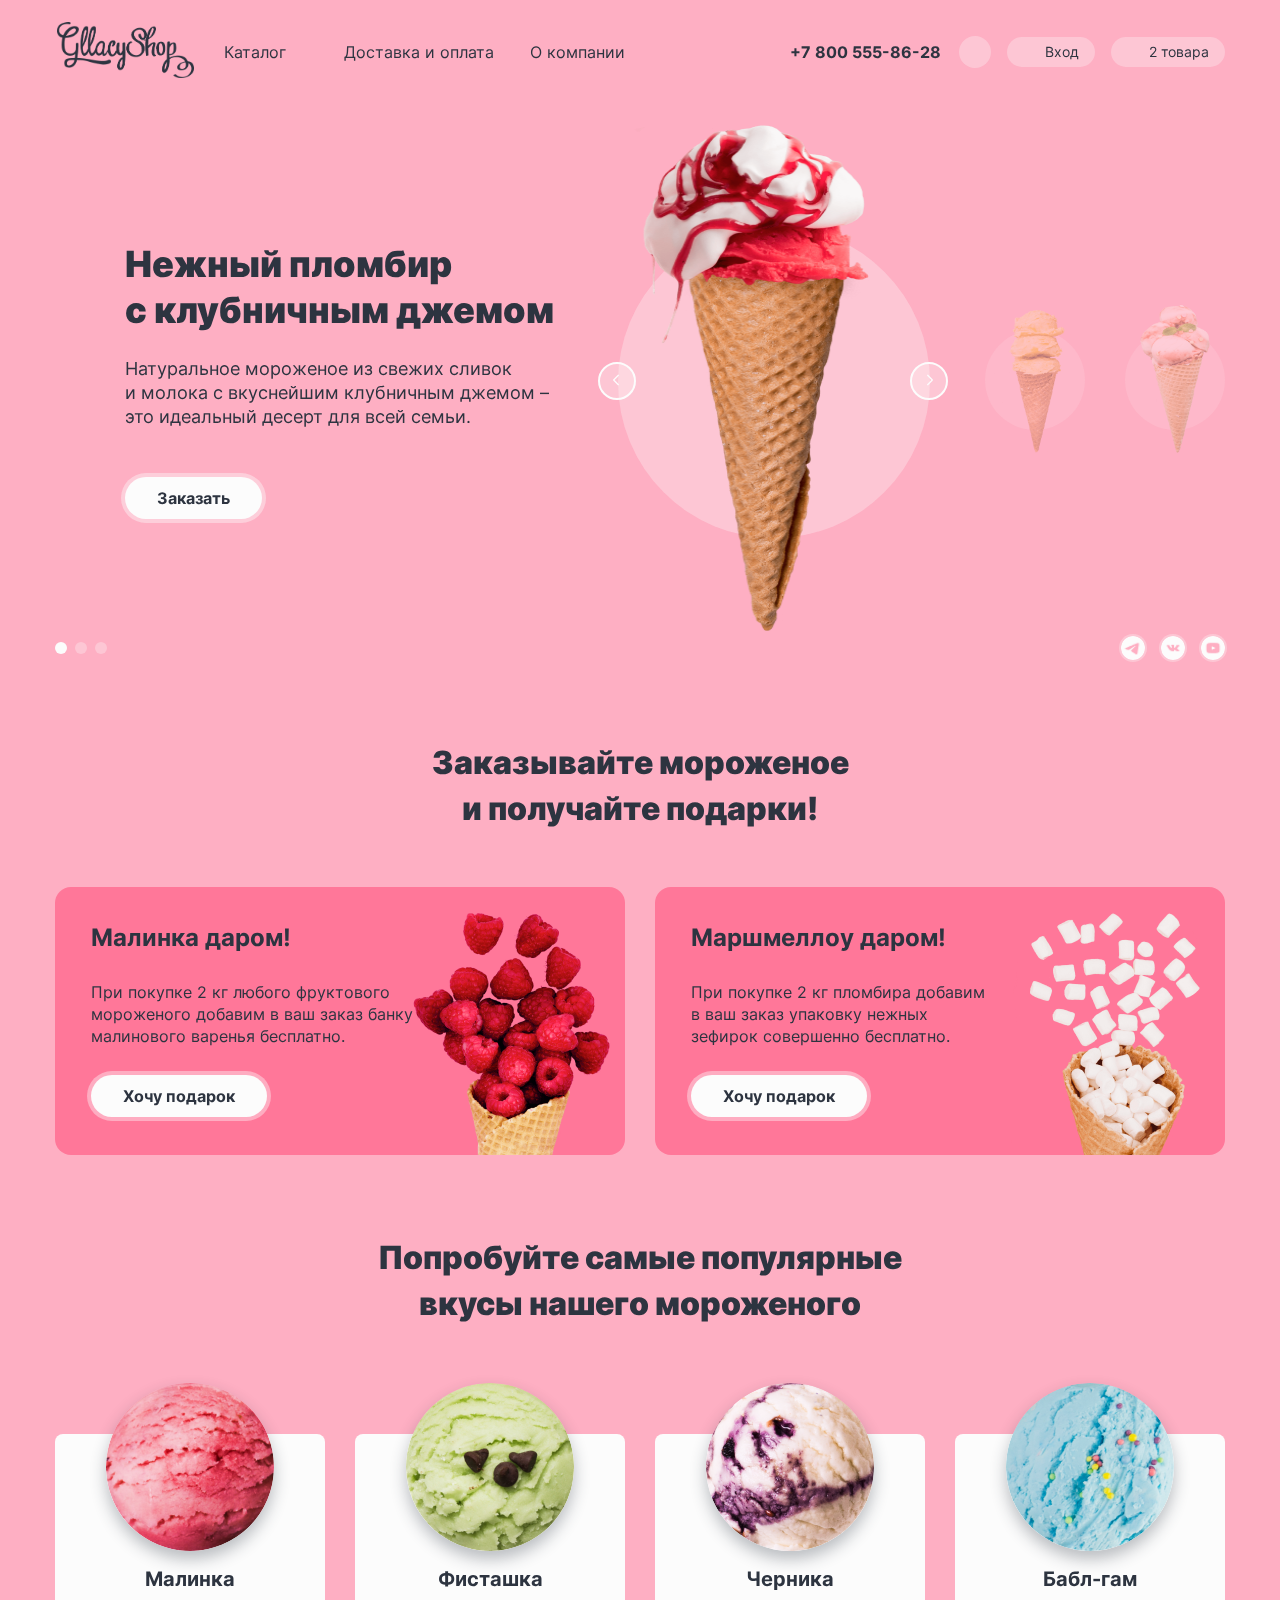
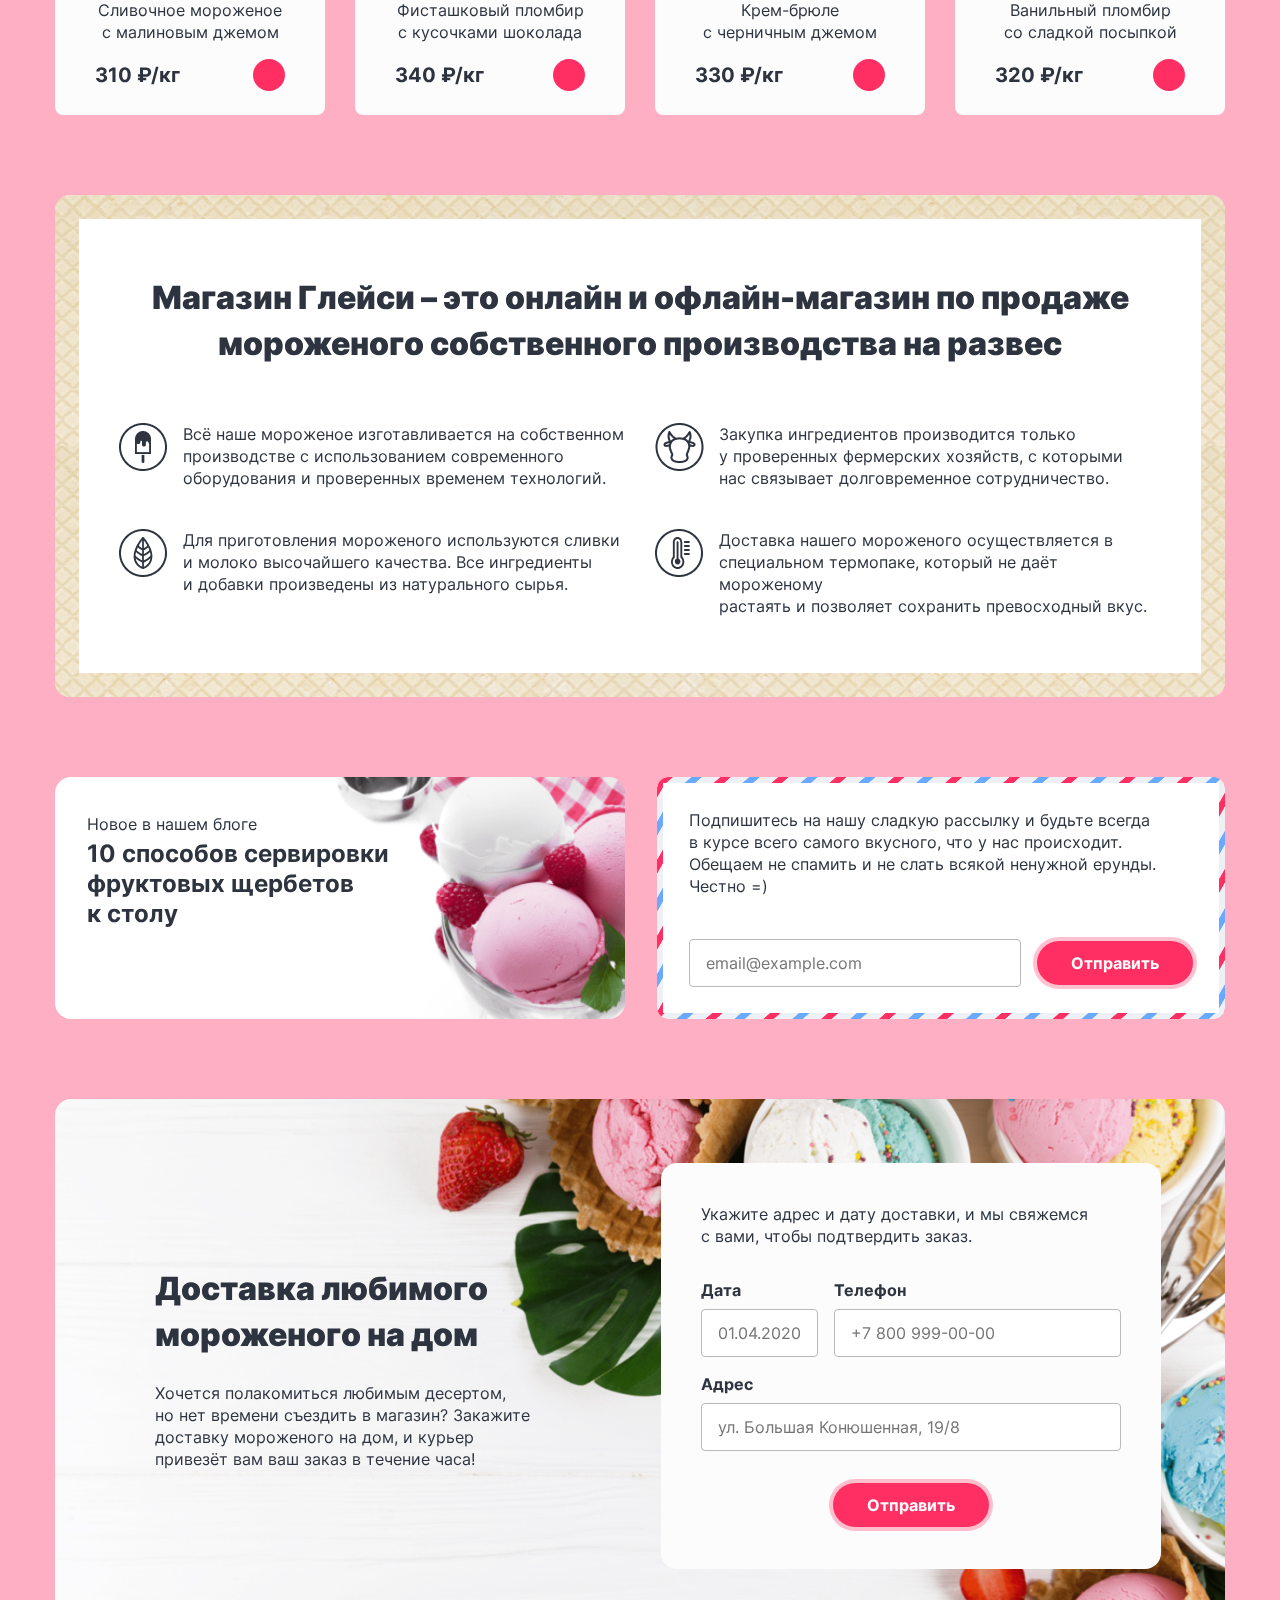
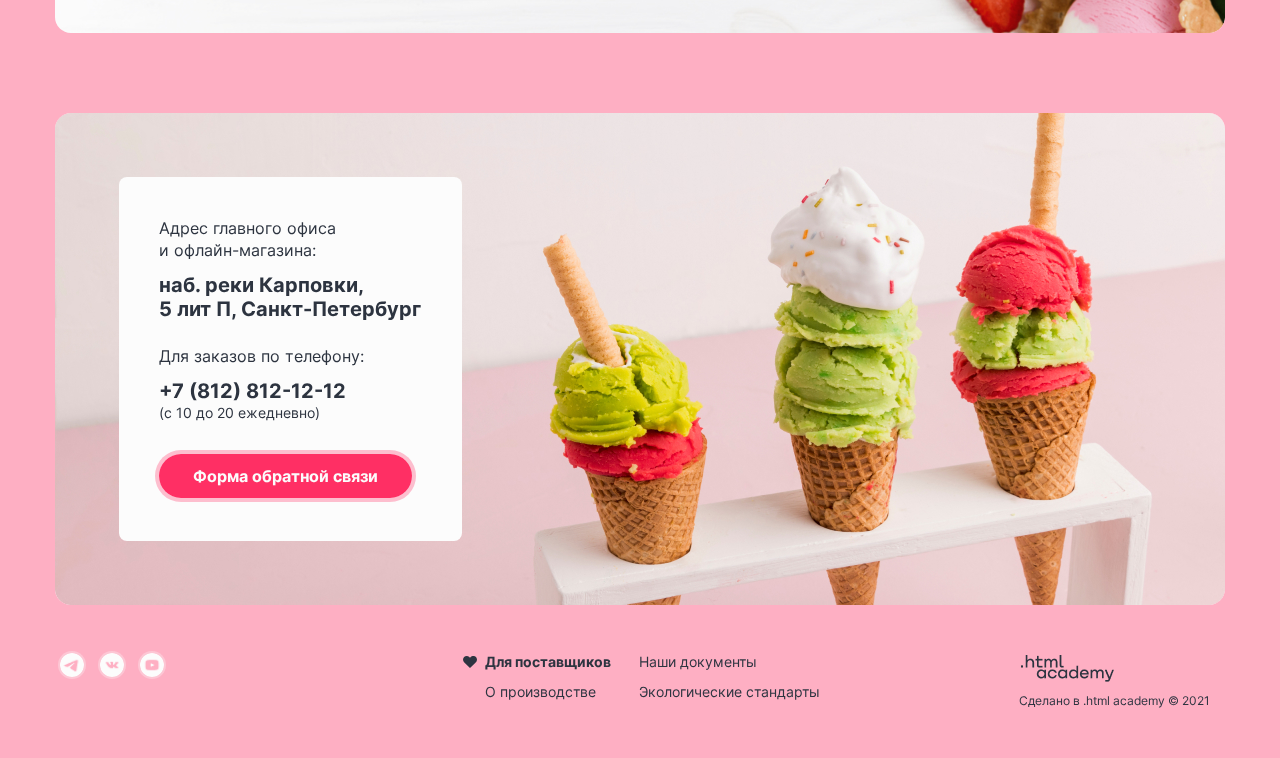
==== commit 247b59ee: "Исправил." ====
--- a/index.html
+++ b/index.html
@@ -76,7 +76,6 @@
   </li>
   <li class="user-item user-item-cart">
     <button type="button" class="user-popup user-cart">
-      <span class="user-item-cart-mask"></span>
       2 товара
     </button>
     <div class="popup-cart">
@@ -93,7 +92,7 @@
           <span class="popup-cart-description">1 кг х 310 ₽</span>
           </div>
           <span class="popup-cart-price">310 ₽</span>
-          <button class="popup-cart-closer">
+          <button class="popup-cart-close">
             <span class="visually-hidden">Закрыть</span>
           </button>
         </li>
@@ -108,7 +107,7 @@
           <span class="popup-cart-description">1,5 кг х 320 ₽</span>
           </div>
           <span class="popup-cart-price">480 ₽</span>
-          <button class="popup-cart-closer">
+          <button class="popup-cart-close">
             <span class="visually-hidden">Закрыть</span>
           </button>
         </li>
@@ -242,7 +241,7 @@
   <ol class="popular-products-list">
     <li class="popular-products-item">
       <a href="#" class="img-link">
-      <img src="images/ic-raspberry.png" alt="Малинка">
+      <img src="images/ic-raspberry.png" width="168" height="168" alt="Малинка">
       </a>
      <div class="popular-products-content">
       <h3 class="popular-products-title">Малинка</h3>
@@ -250,7 +249,6 @@
       <div class="pp-price-and-cart">
         <p class="popular-products-price">310 ₽/кг</p>
         <button class="popular-products-button" type="button">
-          <span class="product-cart-mask"></span>
           <span class="visually-hidden">В карзину</span>
         </button>
      </div>
@@ -336,10 +334,10 @@
       <div class="delivery-form-date field-group">
         <label class="delivery-form-subtitle" for="date-delivery" >
           Дата
+        </label>
           <button type="button" class="tooltip-date" aria-describedby="tooltip-date"></button>
           <span class="tooltip-decor-date"></span>
-          <p class="tooltip-text-date" role="tooltip-date" id="tooltip-date">Введите дату, удобную для получения заказа</p>
-        </label>
+          <span class="tooltip-text-date" role="tooltip" id="tooltip-date">Введите дату, удобную для получения заказа</span>
       <input type="text" class="delivery-form-date-field input-style" id="date-delivery" placeholder="01.04.2020">
       </div>
       <div class="delivery-form-tel field-group">
@@ -349,10 +347,10 @@
       <div class="delivery-form-address field-group">
         <label class="delivery-form-subtitle" for="address-delivery">
           Адрес
-          <button type="button" class="tooltip" aria-describedby="tooltip"></button>
+        </label>
+          <button type="button" class="tooltip" aria-describedby="tooltip-address"></button>
           <span class="tooltip-decor"></span>
-          <p class="tooltip-text" role="tooltip" id="tooltip">Введите название<br>улицы, дома и квартиры</p>
-        </label>
+          <span class="tooltip-text" role="tooltip" id="tooltip-address">Введите название<br>улицы, дома и квартиры</span>
       <input type="text" class="delivery-form-address-field input-style" id="address-delivery" placeholder="ул. Большая Конюшенная, 19/8">
       </div>
        <button class="delivery-submit  red-button" type="submit">Отправить</button>
@@ -416,7 +414,7 @@
      <form class="modal-window-form" action="https://echo.htmlacademy.ru/" method="post">
         <input class="input-style" type="text" id="modal-name" placeholder="Имя и фамилия" required>
         <input class="input-style" type="email" id="modal-mail" placeholder="email@example.com" required>
-        <textarea class="input-style imput-area" type="text" id="modal-product" placeholder="В свободной форме" required></textarea>
+        <textarea class="input-style imput-area" id="modal-product" placeholder="В свободной форме" required></textarea>
         <button class="modal-submit-button red-button" type="submit">Отправить</button>
      </form>
     </div>
--- a/styles/styles.css
+++ b/styles/styles.css
@@ -504,7 +504,7 @@
   font-weight: 700;
   font-size: 18px;
 }
-.popup-cart-closer{
+.popup-cart-close{
   width: 16px;
   height: 16px;
   border: 1px solid transparent;
@@ -515,13 +515,13 @@
  background-position: center;
  outline: none;
 }
-.popup-cart-closer:hover{
+.popup-cart-close:hover{
   opacity: 70%;
 }
-.popup-cart-closer:active{
+.popup-cart-close:active{
   opacity: 30%;
 }
-.popup-cart-closer:focus{
+.popup-cart-close:focus{
   border-color:  #2D3440;
 }
 .popup-cart-bottom{
@@ -1125,7 +1125,7 @@
 }
 .input-style{
   font-size: 16px;
-  font-family: "Inter";
+  font-family: "Inter", sans-serif;
   line-height: 20px;
   height: 48px;
   padding-left: 16px;
@@ -1150,7 +1150,7 @@
 }
 .red-button{
   font-size: 16px;
-  font-family: "Inter";
+  font-family: "Inter", sans-serif;
   line-height: 20px;
   color: #FCFCFC;
   padding: 10px 32px;
@@ -1230,6 +1230,7 @@
   font-weight: 700;
   margin-bottom: 8px;
   margin-right: 4px;
+  position: relative;
 }
 .delivery-form-date-field{
  width: 117px;
@@ -1259,12 +1260,17 @@
   background-position: center;
   background-repeat: no-repeat;
   display: inline-block;
-  position: relative;
+  position: absolute;
   margin-left: 2px;
   background-color: transparent;
   border: none;
-
-}
+  left: 43px;
+  top: 2px;
+}
+ .tooltip{
+  left: 55px;
+  top: 4px;
+ }
 .tooltip:hover ~ .tooltip-text{
   display: block;
 }
@@ -1292,6 +1298,7 @@
   box-shadow: 0 2px 12px rgba(173, 152, 143, 0.18);
   font-weight: 400;
   display: none;
+  z-index: 1;
 }
 .tooltip-text-date{
   position: absolute;
@@ -1309,6 +1316,7 @@
   top: -17px;
   left: 68px;
    min-width: 130px;
+   z-index: 1;
 }
 .tooltip-decor{
    content: " ";
@@ -1523,7 +1531,7 @@
   border: 2px solid transparent;
   padding: 6px 13px;
   color: #2D3440;
-  font-family: "Inter";
+  font-family: "Inter", sans-serif;
   font-size: 14px;
   line-height: 20px;
   appearance: none;
@@ -1729,7 +1737,7 @@
 }
 .filter-button{
   font-size: 14px;
-  font-family: "Inter";
+  font-family: "Inter", sans-serif;
   font-weight: 700;
   line-height: 20px;
   color: #2D3440;
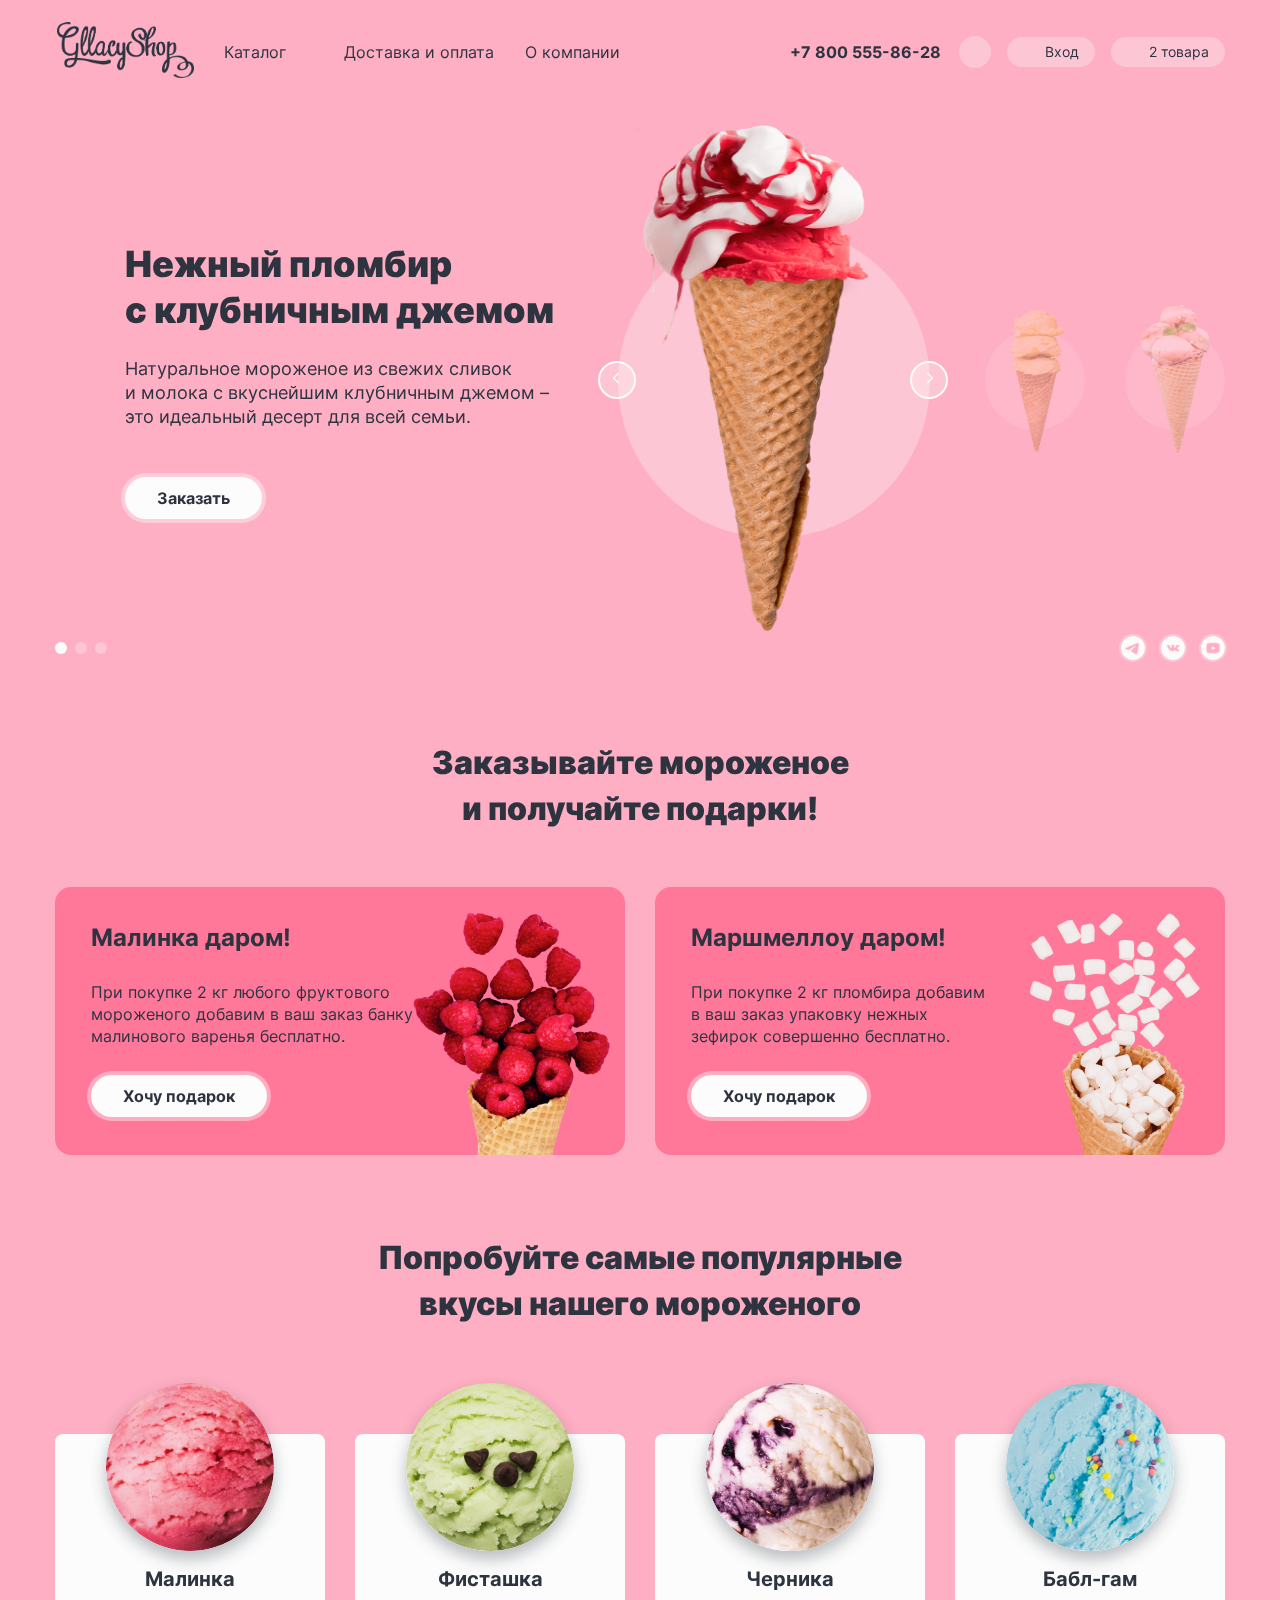
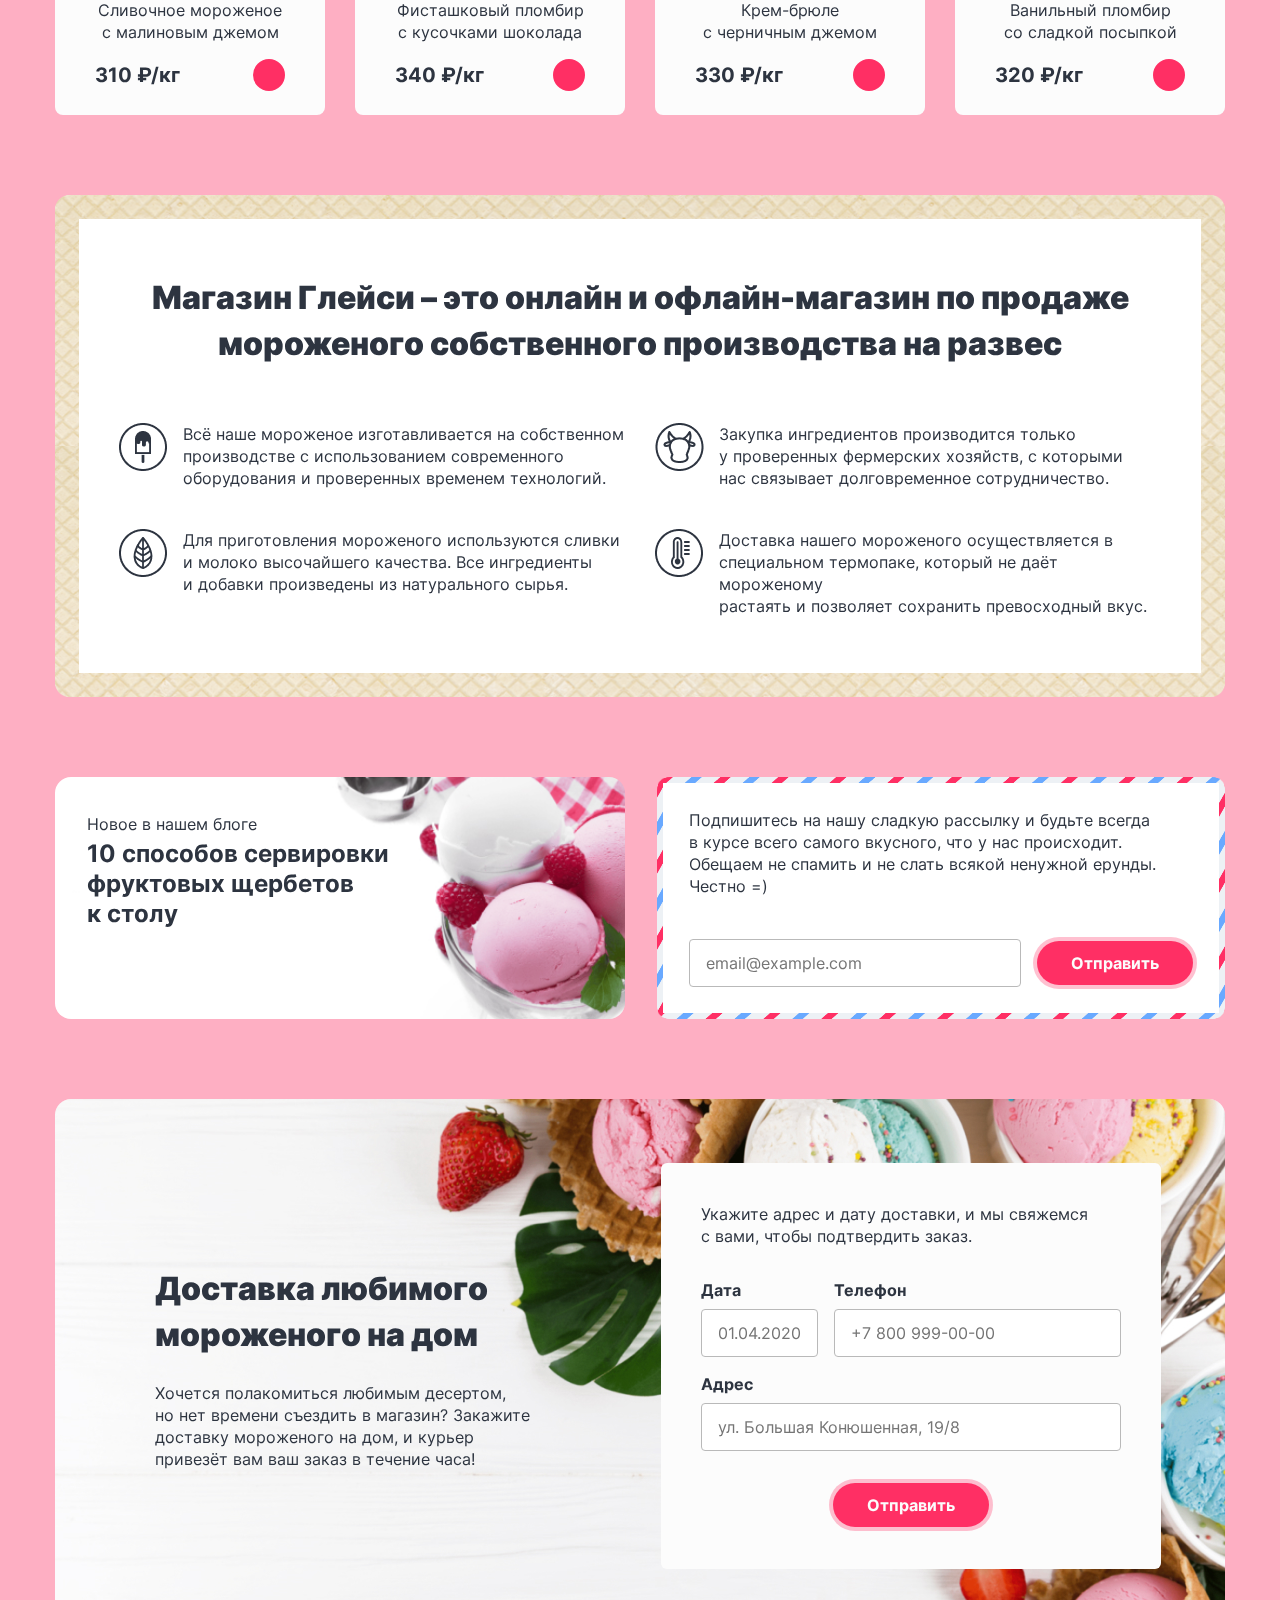
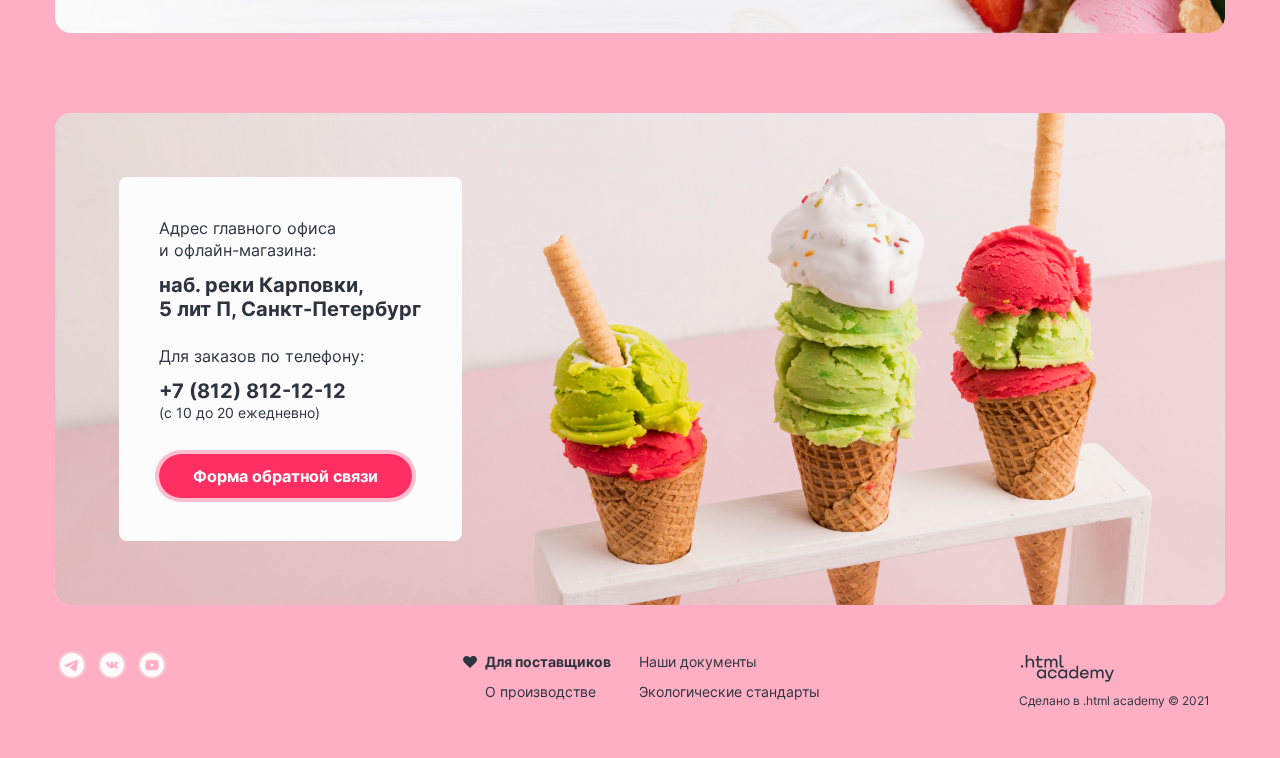
==== commit 5e643e14: "." ====
--- a/index.html
+++ b/index.html
@@ -4,6 +4,8 @@
     <meta charset="utf-8">
     <title>HTML Academy: Глейси</title>
     <link rel="stylesheet" href="styles/styles.css">
+    <link rel="icon" href="fav-icon.ico">
+    <link rel="icon" type="image/png" href="images/fav-icon.png">
   </head>
   <body>
     <h1 class="index-title visually-hidden">Главная страница Интернет-магазина Gllacy Shop</h1>
@@ -40,7 +42,7 @@
    <a href="#" class="navigation-link">Доставка и оплата</a>
   </li>
   <li class="navigation-item">
-    <a href="#" class="navigation-link">О компании</a>
+    <a href="#" class="navigation-link about-company">О компании</a>
    </li>
 </ul>
 <ul class="navigation-user">
--- a/styles/styles.css
+++ b/styles/styles.css
@@ -32,8 +32,14 @@
  flex-direction: column;
  min-height: 100%;
  align-items: center;
- width: 1170px;
+ min-width: 1170px;
  margin: 0 auto;
+}
+.main-index{
+  flex-grow: 1;
+}
+.catalog-main{
+  flex-grow: 1;
 }
 .visually-hidden{
   position: absolute;
@@ -91,6 +97,9 @@
   border-radius: 30px;
   border: 2px solid transparent;
   outline: none;
+}
+.about-company{
+  margin-left: -5px;
 }
 .navigation-link:hover{
   background-color: rgba(252, 252, 252, 0.5);
@@ -153,6 +162,15 @@
   color: #E7E7E7;
   border: 2px solid transparent;
 }
+.drop-down-window:focus-within:hover{
+  opacity: 60%;
+}
+.drop-down-window:focus-within:active{
+  opacity: 30%;
+}
+.drop-down-window:focus-within:focus{
+  border-color: #2D3440;
+}
 .drop-down-window:focus-within.drop-down-window::before{
   background-color: #E7E7E7 ;
   transform: rotate(0.5turn);
@@ -225,6 +243,7 @@
   display: flex;
   align-items: center;
   cursor: pointer;
+  flex-wrap: wrap;
 }
 .user-item{
   margin-right: 16px;
@@ -250,8 +269,7 @@
   background-color: rgba(252, 252, 252, 0.5);
 }
 .user-popup:active{
-  background-color: rgba(252, 252, 252, 0.5);
-  border: 2px solid #2D3440;
+  background-color: rgba(252, 252, 252, 1);
 }
 .user-popup:focus{
   background-color: rgba(252, 252, 252, 0.5);
@@ -261,6 +279,12 @@
   background-color: #FF4A78;
   color: #E7E7E7;
   border: 2px solid transparent;
+}
+.user-popup:focus-within:hover{
+opacity: 60%;
+}
+.user-popup:focus-within:active{
+  opacity: 30%;
 }
 .user-search::before{
   content: " ";
@@ -665,6 +689,7 @@
 }
 .button:active{
   box-shadow: 0 0 0 2px rgba(45, 52, 64, 1);
+  background-color: #FCFCFC;
 }
 .button:focus{
   background-color: rgba(252, 252, 252, 0.4);
@@ -726,7 +751,7 @@
   display: flex;
   justify-content: space-between;
   position: absolute;
-  top: 238px;
+  top: 44.2%;
   left: 543px;
   outline: none;
 }
@@ -783,6 +808,7 @@
 }
 .indicator-button:focus{
   border-color:  #2D3440;
+  background-color: rgba(252, 252, 252, 0.3);
 }
 .indicator-button.active{
 
@@ -1247,7 +1273,7 @@
   background-color: #FCFCFC;
   box-sizing: border-box;
   padding: 40px;
-  border-radius: 16px;
+  border-radius: 6px;
 }
 .delivery-submit{
   margin: 0 auto;
@@ -1597,6 +1623,7 @@
 .range-toggle:focus{
   border-color:  #FCFCFC;
   background-color: #2D3440;
+  box-shadow: 0 0 0 2px #2D3440;
 }
 .toggle-min{
   top:-7px;
@@ -1650,8 +1677,11 @@
 .fat-item input:hover ~ .fat-label::before{
   border-color:#FCFCFC;
 }
-.fat-item input:hover ~ .fat-label::before{
+.fat-item input:focus ~ .fat-label::before{
   border-color:  #FCFCFC;
+}
+.fat-item input:disabled ~ .fat-label::before{
+  opacity: 50%;
 }
 .fat-item input:checked ~ .fat-label::before{
   mask-image: url("../images/radio-checked.svg");
@@ -1670,6 +1700,9 @@
   background-color: #FCFCFC;
   border: none;
 }
+.fat-item input:checked:disabled ~ .fat-label::before{
+  opacity: 50%;
+}
 .filler-group{
  min-width: 604px;
  margin-right: 14px;
@@ -1720,6 +1753,9 @@
 .filler-input:focus ~ .filler-label::before{
   background-color: #FCFCFC;
 }
+.filler-input:disabled ~ .filler-label::before{
+  opacity: 50%;
+}
 .filler-input:checked ~ .filler-label::before{
   mask-image: url("../images/filler-checked.svg");
   -webkit-mask-image: url("../images/filler-checked.svg");
@@ -1734,6 +1770,12 @@
   mask-image: url("../images/filler-checked.svg");
   -webkit-mask-image: url("../images/filler-checked.svg");
   background-color: #FCFCFC;
+}
+.filler-input:checked:focus ~ .filler-label::before{
+  mask-image: url("../images/filler-checked.svg");
+  -webkit-mask-image: url("../images/filler-checked.svg");
+  background-color: #2D3440;
+  opacity: 50%;
 }
 .filter-button{
   font-size: 14px;
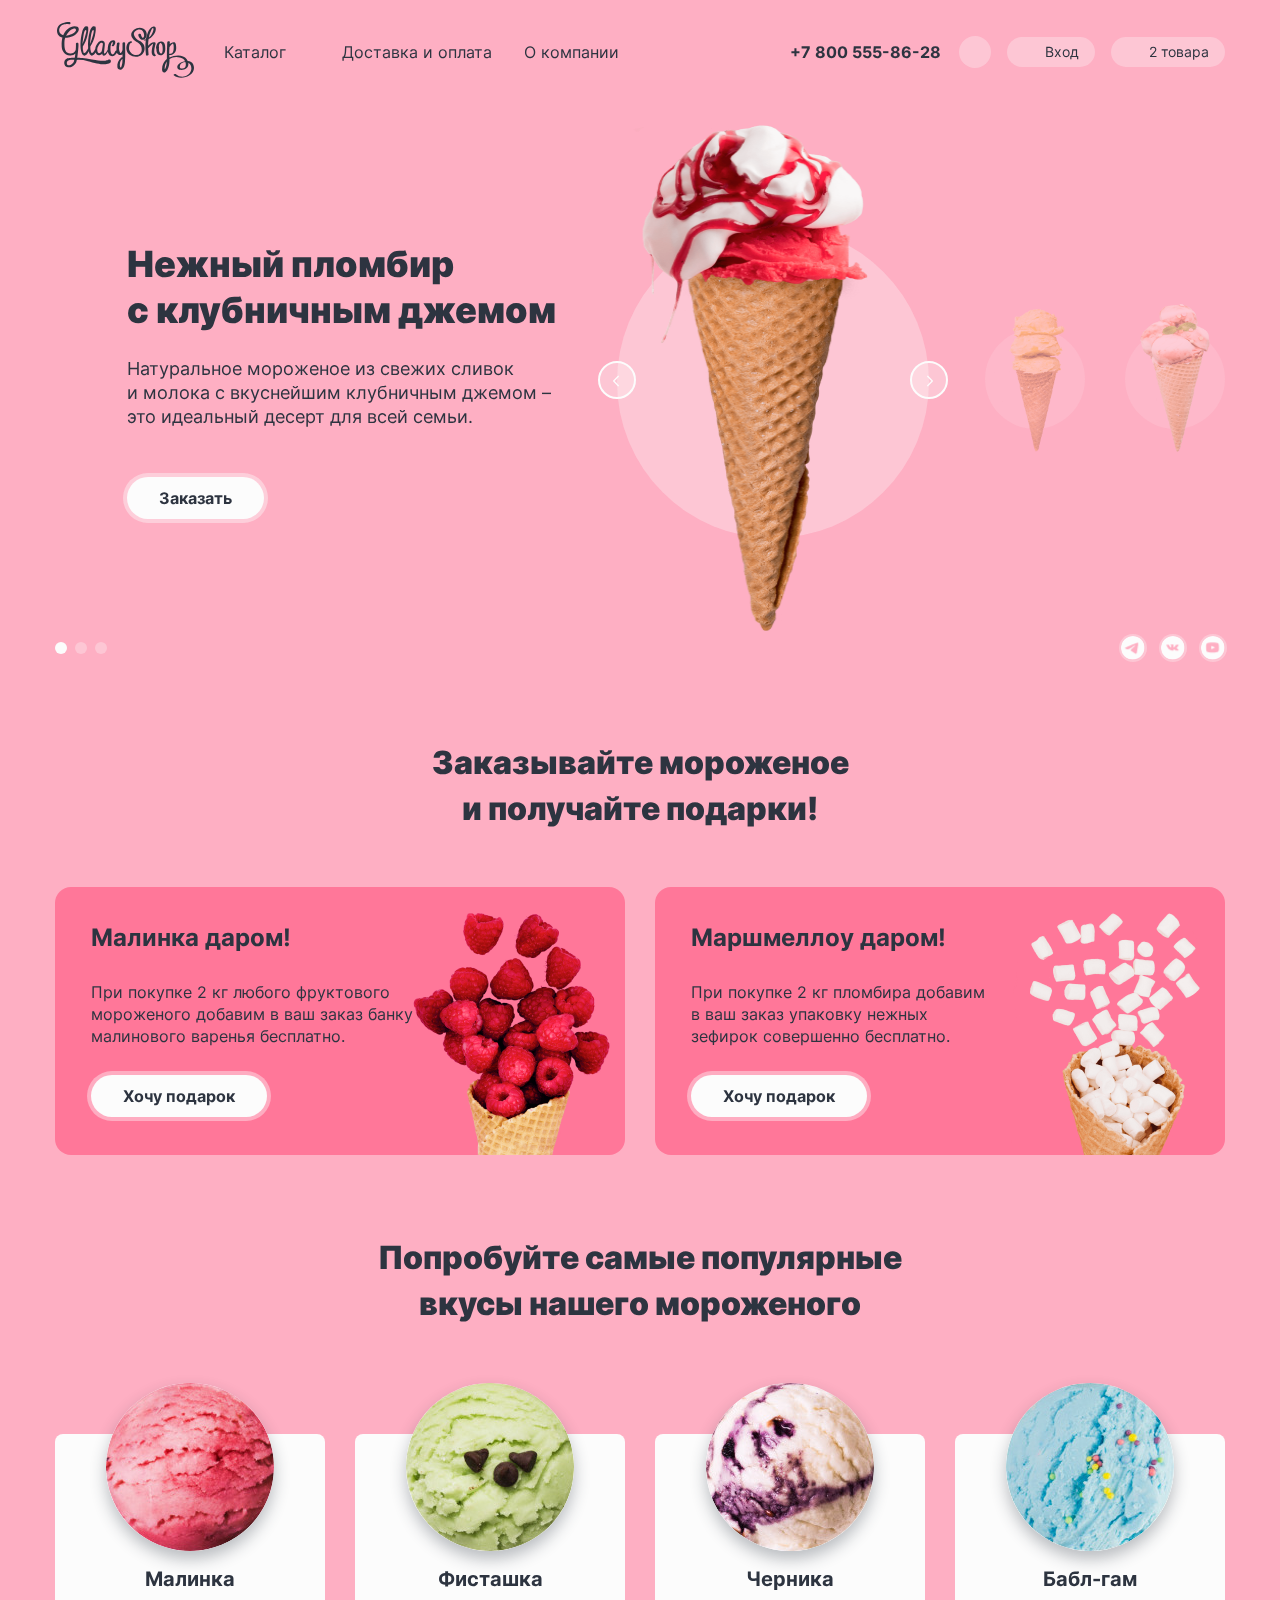
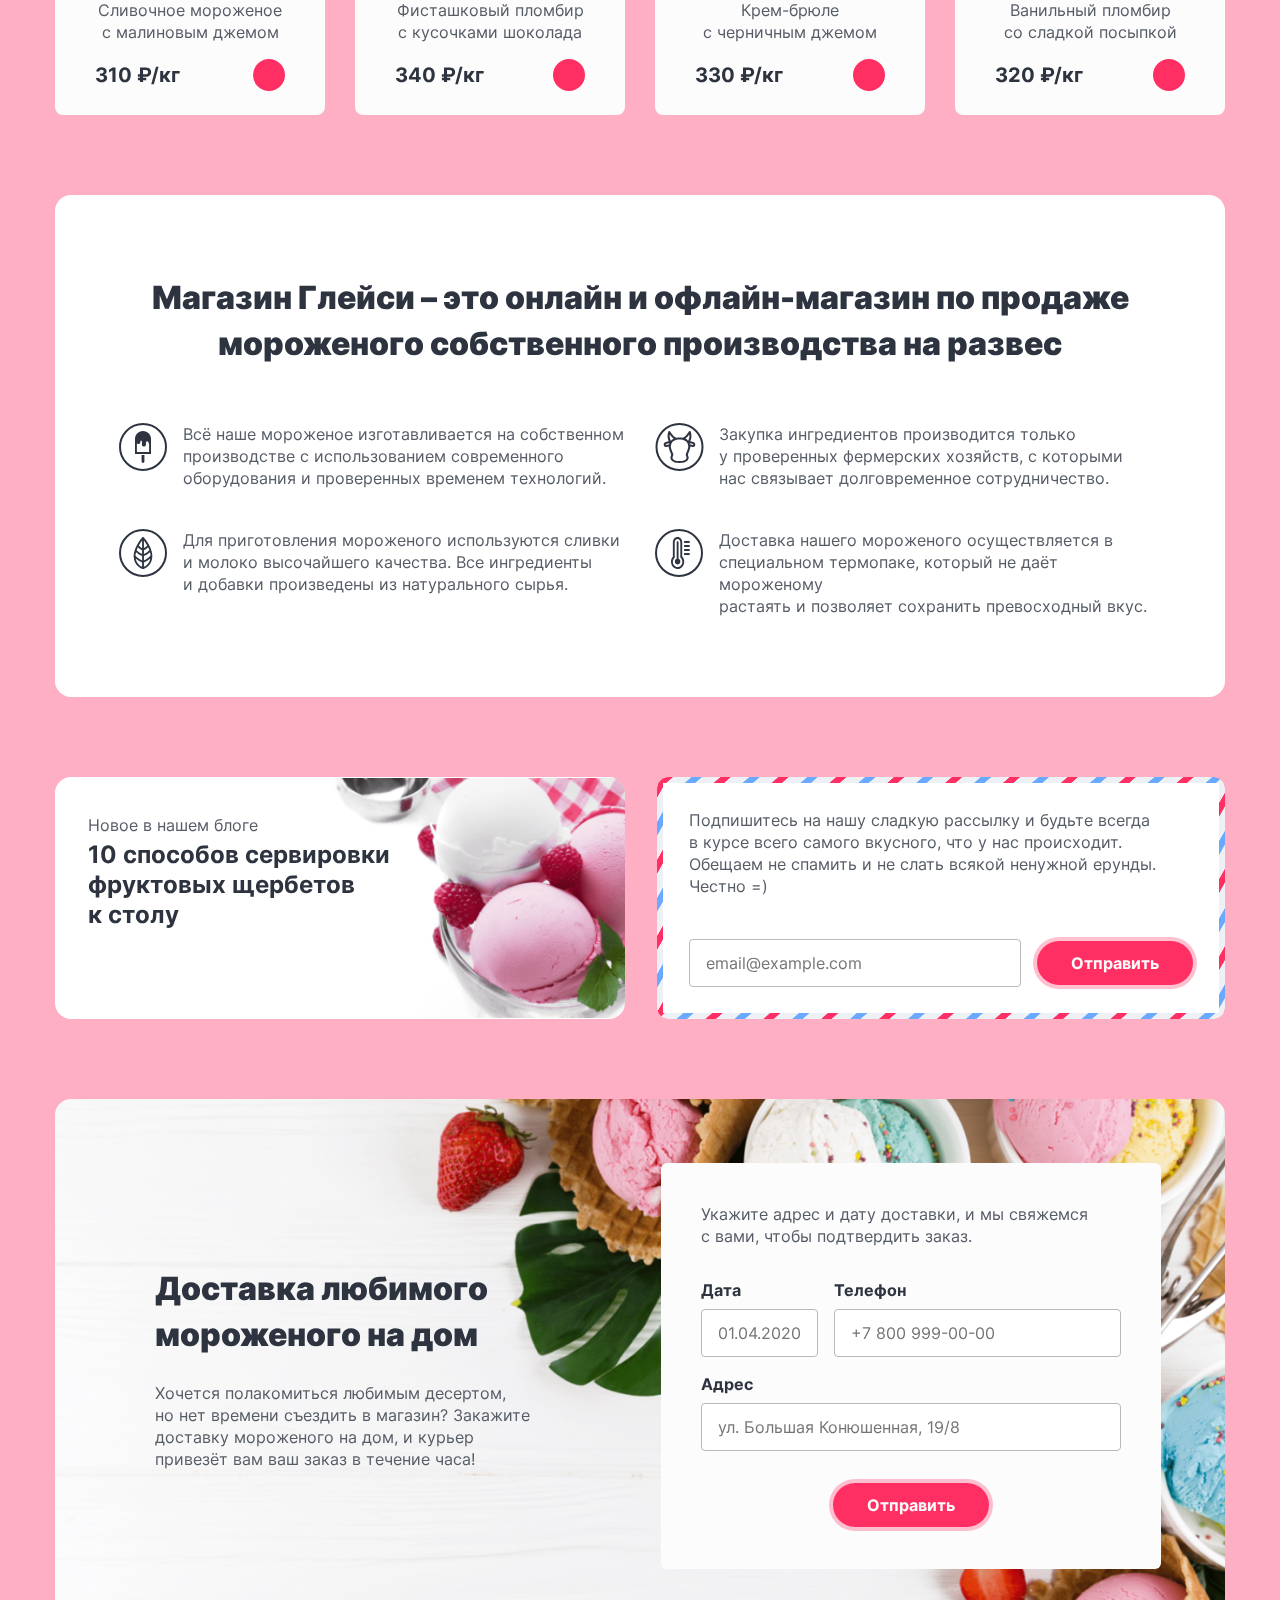
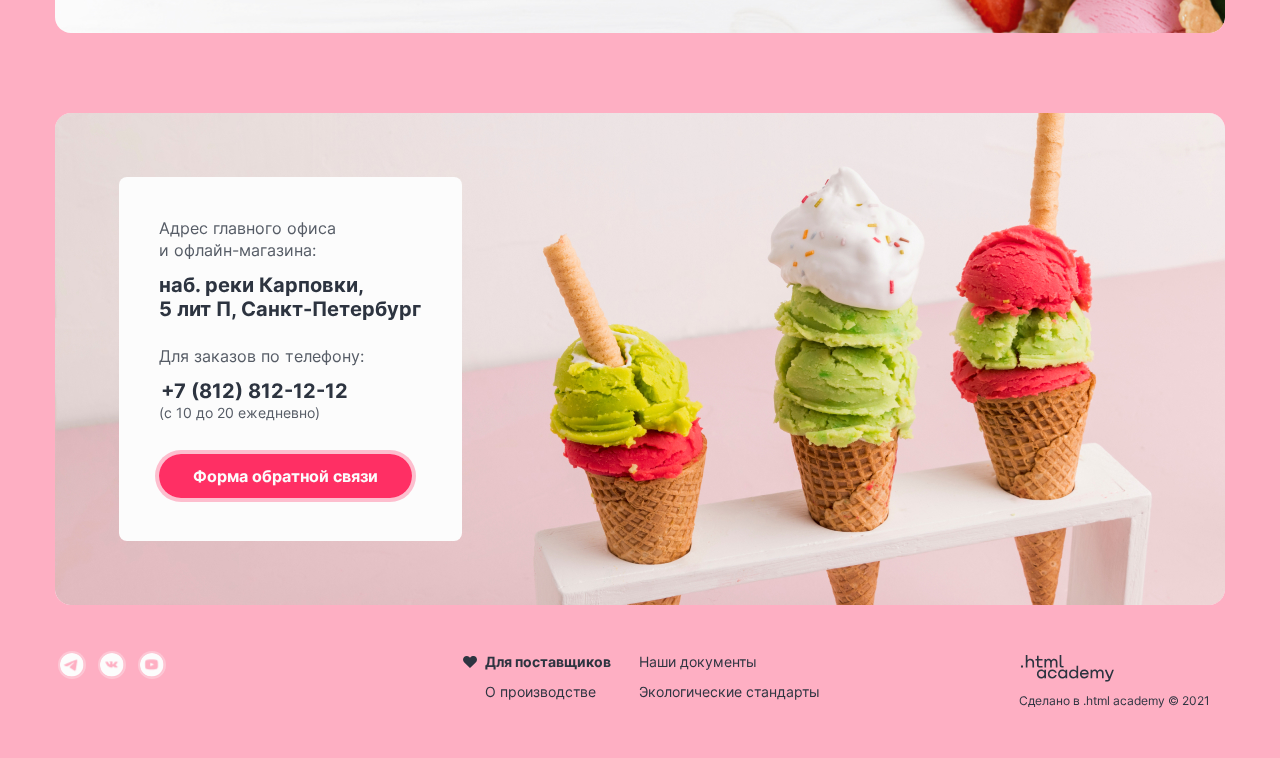
==== commit 165ddc65: "Исправил после первой проверки." ====
--- a/index.html
+++ b/index.html
@@ -7,368 +7,338 @@
     <link rel="icon" href="fav-icon.ico">
     <link rel="icon" type="image/png" href="images/fav-icon.png">
   </head>
-  <body>
-    <h1 class="index-title visually-hidden">Главная страница Интернет-магазина Gllacy Shop</h1>
-<header class="main-header">
- <a href="index.html" class="logo-link">
-  <img class="logo-header" src="images/logo.png" width="137" height="56" alt="логотип Gllacy Shop">
-</a>
-<nav class="navigation-header">
-  <h2 class="visually-hidden">Навигация сайта</h2>
-<ul class="navigation-list">
-  <li class="navigation-item navigation-item-catalog">
-   <button class="drop-down-window" type="button">
-    Каталог
-   </button>
-   <ul class="drop-down-window-list">
-    <li class="drop-down-window-item">
-     <a href="#" class="drop-down-window-link">Новинки</a>
-    </li>
-    <li class="drop-down-window-item">
-     <a href="catalog.html" class="drop-down-window-link">Сливочное</a>
-    </li>
-    <li class="drop-down-window-item">
-     <a href="#" class="drop-down-window-link">Щербеты</a>
-    </li>
-    <li class="drop-down-window-item">
-     <a href="#" class="drop-down-window-link">Фруктовый лед</a>
-    </li>
-    <li class="drop-down-window-item">
-     <a href="#" class="drop-down-window-link">Мелорин</a>
-    </li>
-   </ul>
-  </li>
-  <li class="navigation-item">
-   <a href="#" class="navigation-link">Доставка и оплата</a>
-  </li>
-  <li class="navigation-item">
-    <a href="#" class="navigation-link about-company">О компании</a>
-   </li>
-</ul>
-<ul class="navigation-user">
-  <li class="user-item">
-    <a href="tel:+78005558628" class="user-tel-link">+7 800 555-86-28</a>
-  </li>
-  <li class="user-item user-item-search">
-    <button type="button" class="user-popup user-search">
-      <span class="visually-hidden">Поиск</span>
-    </button>
-    <div class="popup-search">
-      <form class="popup-search-form" action="https://echo.htmlacademy.ru/" method="post">
-        <input type="search" class="input-style" placeholder="Поиск по сайту">
-      </form>
-    </div>
-  </li>
-  <li class="user-item user-item-log-in">
-    <button type="button" class="user-popup user-log-in">
-      Вход
-    </button>
-    <div class="popup-log-in">
-      <h3 class="popup-title">Личный кабинет</h3>
-      <form class="popup-log-in-form" action="https://echo.htmlacademy.ru/" method="post">
-        <input class="input-style" type="email"  placeholder="Введите e-mail" value="email@example.com" required>
-        <input class="input-style password-input" type="password" placeholder="Введите пароль" value="password" required>
-        <button class="popup-log-in-submit red-button" type="submit">Войти</button>
-        <div class="popup-log-in-helper">
-          <a class="password-helper" href="#">Забыли пароль?</a>
-          <a class="registration-helper" href="#">Регистрация</a>
-        </div>
-     </form>
-    </div>
-  </li>
-  <li class="user-item user-item-cart">
-    <button type="button" class="user-popup user-cart">
-      2 товара
-    </button>
-    <div class="popup-cart">
-      <h3 class="popup-title">Корзина</h3>
-      <ul class="popup-cart-list">
-        <li class="popup-cart-item">
-          <a class="popup-cart-link" href="#">
-          <img src="images/ic-raspberry.png" width="46" height="46" alt="Малинка" >
-        </a>
-          <div class="popup-cart-about-product">
-            <a class="popup-cart-link" href="#">
-            <h4 class="popup-cart-subtitle">Малинка</h4>
-            </a>
-          <span class="popup-cart-description">1 кг х 310 ₽</span>
-          </div>
-          <span class="popup-cart-price">310 ₽</span>
-          <button class="popup-cart-close">
-            <span class="visually-hidden">Закрыть</span>
-          </button>
-        </li>
-        <li class="popup-cart-item">
-          <a class="popup-cart-link" href="#">
-          <img src="images/ic-bubble-gum.png" width="46" height="46" alt="Бабл-гам" >
-        </a>
-          <div class="popup-cart-about-product">
-            <a class="popup-cart-link" href="#">
-            <h4 class="popup-cart-subtitle">Бабл-гам</h4>
-            </a>
-          <span class="popup-cart-description">1,5 кг х 320 ₽</span>
-          </div>
-          <span class="popup-cart-price">480 ₽</span>
-          <button class="popup-cart-close">
-            <span class="visually-hidden">Закрыть</span>
-          </button>
-        </li>
-      </ul>
-      <div class="popup-cart-bottom">
-      <button class="popup-cart-button red-button">Оформить заказ</button>
-      <p class="popup-cart-sum-all">Итого: 790 ₽</p>
-      </div>
-    </div>
-    <div class="popup-cart-empty">
-      <h3 class="popup-cart-empty-title">Ваша корзина пока пуста</h3>
-    </div>
-  </li>
-</ul>
-</nav>
+ <body>
+  <h1 class="index-title visually-hidden">Главная страница Интернет-магазина Gllacy Shop</h1>
+  <header class="main-header">
+    <a href="index.html" class="logo-link">
+      <img class="logo-header" src="images/logo.svg" width="137" height="56" alt="логотип Gllacy Shop">
+    </a>
+    <nav class="navigation-header">
+    <h2 class="visually-hidden">Навигация сайта</h2>
+    <ul class="navigation-list">
+      <li class="navigation-item navigation-item-catalog">
+        <button class="drop-down-window" type="button">Каталог</button>
+        <ul class="drop-down-window-list">
+          <li class="drop-down-window-item">
+            <a href="#" class="drop-down-window-link">Новинки</a>
+          </li>
+          <li class="drop-down-window-item">
+            <a href="catalog.html" class="drop-down-window-link">Сливочное</a>
+          </li>
+          <li class="drop-down-window-item">
+            <a href="#" class="drop-down-window-link">Щербеты</a>
+          </li>
+          <li class="drop-down-window-item">
+            <a href="#" class="drop-down-window-link">Фруктовый лед</a>
+          </li>
+          <li class="drop-down-window-item">
+            <a href="#" class="drop-down-window-link">Мелорин</a>
+          </li>
+        </ul>
+      </li>
+      <li class="navigation-item">
+        <a href="#" class="navigation-link">Доставка и оплата</a>
+      </li>
+      <li class="navigation-item">
+        <a href="#" class="navigation-link about-company">О компании</a>
+      </li>
+    </ul>
+    <ul class="navigation-user">
+      <li class="user-item">
+        <a href="tel:+78005558628" class="user-tel-link">+7 800 555-86-28</a>
+      </li>
+      <li class="user-item user-item-search">
+        <button type="button" class="user-popup user-search">
+          <span class="visually-hidden">Поиск</span>
+        </button>
+        <div class="popup-search">
+          <form class="popup-search-form" action="https://echo.htmlacademy.ru/" method="post">
+            <input type="search" class="input-style" name="search" placeholder="Поиск по сайту" required>
+          </form>
+        </div>
+      </li>
+      <li class="user-item user-item-log-in">
+        <button type="button" class="user-popup user-log-in">Вход</button>
+        <div class="popup-log-in">
+          <h3 class="popup-title">Личный кабинет</h3>
+          <form class="popup-log-in-form" action="https://echo.htmlacademy.ru/" method="post">
+            <input class="input-style" type="email" name="e-mail"  placeholder="Введите e-mail" value="email@example.com" required>
+            <input class="input-style password-input" type="password" name="password" placeholder="Введите пароль" value="password" required>
+            <button class="popup-log-in-submit red-button" type="submit">Войти</button>
+            <div class="popup-log-in-helper">
+              <a class="password-helper" href="#">Забыли пароль?</a>
+              <a class="registration-helper" href="#">Регистрация</a>
+            </div>
+         </form>
+        </div>
+      </li>
+      <li class="user-item user-item-cart">
+        <button type="button" class="user-popup user-cart">2 товара</button>
+        <div class="popup-cart">
+          <h3 class="popup-title">Корзина</h3>
+          <ul class="popup-cart-list">
+            <li class="popup-cart-item">
+              <a class="popup-cart-link" href="#">
+                <img src="images/ic-raspberry.jpg" width="46" height="46" alt="Малинка" >
+              </a>
+              <div class="popup-cart-about-product">
+                <a class="popup-cart-link" href="#">
+                  <h4 class="popup-cart-subtitle">Малинка</h4>
+                </a>
+                <span class="popup-cart-description">1 кг х 310 ₽</span>
+              </div>
+              <span class="popup-cart-price">310 ₽</span>
+              <button class="popup-cart-close" type="button">
+                <span class="visually-hidden">Закрыть</span>
+              </button>
+            </li>
+            <li class="popup-cart-item">
+              <a class="popup-cart-link" href="#">
+                <img src="images/ic-bubble-gum.jpg" width="46" height="46" alt="Бабл-гам" >
+              </a>
+              <div class="popup-cart-about-product">
+                <a class="popup-cart-link" href="#">
+                  <h4 class="popup-cart-subtitle">Бабл-гам</h4>
+                </a>
+                <span class="popup-cart-description">1,5 кг х 320 ₽</span>
+              </div>
+              <span class="popup-cart-price">480 ₽</span>
+              <button class="popup-cart-close" type="button">
+                <span class="visually-hidden">Закрыть</span>
+              </button>
+            </li>
+          </ul>
+          <div class="popup-cart-bottom">
+            <button class="popup-cart-button red-button" type="button">Оформить заказ</button>
+            <p class="popup-cart-sum-all">Итого: 790 ₽</p>
+          </div>
+        </div>
+        <div class="popup-cart-empty">
+          <h3 class="popup-cart-empty-title">Ваша корзина пока пуста</h3>
+        </div>
+      </li>
+    </ul>
+  </nav>
 </header>
 <main class="main-index">
- <section class="slider-index">
-  <h2 class="visually-hidden">Слайдер</h2>
-  <ol class="slider-pagination">
-    <li class="slider-pagination-item active">
-      <div class="slider-about-product">
-        <h3 class="slider-title">Нежный пломбир<br>с клубничным джемом</h3>
-        <p class="slider-description">Натуральное мороженое из свежих сливок<br>
+  <section class="slider-index">
+    <h2 class="visually-hidden">Слайдер</h2>
+    <ol class="slider-pagination">
+      <li class="slider-pagination-item active">
+        <div class="slider-about-product">
+          <h3 class="slider-title">Нежный пломбир<br>с клубничным джемом</h3>
+          <p class="slider-description">Натуральное мороженое из свежих сливок<br>
           и молока с вкуснейшим клубничным джемом –<br>это идеальный десерт для всей семьи.</p>
-        <a class="slider-button button" href="#">Заказать</a>
-      </div>
-      <span class="circle-bg">
+          <a class="slider-button button" href="#">Заказать</a>
+        </div>
+        <span class="circle-bg">
         <img class="slider-img-active" src="images/slider-ic-strawberry.png" width="312" height="507" alt="Пломбир с клубничным джемом">
-      </span>
-      <button class="circle-bg-mini circle-bg-mini-1">
-      <img class="slider-img" src="images/slider-ic-banana.png" width="100" height="150" alt="Сливочное мороженое со вкусом банана">
+        </span>
+      </li>
+      <li class="slider-pagination-item">
+        <div class="slider-about-product">
+          <h3 class="slider-title">Сливочное мороженое<br>со вкусом банана</h3>
+          <p class="slider-description">Сливочное мороженое с ярким банановым<br>вкусом подарит вам свежесть и наслаждение<br>даже в самый жаркий летний день. </p>
+          <a class="slider-button button" href="#">Заказать</a>
+        </div>
+        <span class="circle-bg-mini">
+          <img class="slider-img-active" src="images/slider-ic-banana.png" width="100" height="150" alt="Сливочное мороженое со вкусом банана">
+        </span>
+      </li>
+      <li class="slider-pagination-item ">
+        <div class="slider-about-product">
+          <h3 class="slider-title">Карамельный пломбир<br>с маршмеллоу</h3>
+          <p class="slider-description">Необычный сладкий десерт с карамельным<br>топпингом и кусочками зефира завоюет<br>сердца сладкоежек всех возрастов.</p>
+          <a class="slider-button button" href="#">Заказать</a>
+        </div>
+        <span class="circle-bg-mini">
+          <img class="slider-img-active" src="images/slider-ic-marshmellow.png" width="100" height="150" alt="Карамельный пломбир с маршмеллоу">
+        </span>
+      </li>
+    </ol>
+    <div class="slider-controls">
+      <button class="slider-controls-button slider-back" type="button">
+        <svg width="16" height="16" viewBox="0 0 16 16" aria-hidden="true" fill="none" xmlns="http://www.w3.org/2000/svg">
+          <path fill-rule="evenodd" clip-rule="evenodd" d="M9.8033 3.80515C10.063 3.54545 10.063 3.12439 9.8033 2.8647C9.54361 2.605 9.12255 2.605 8.86285 2.8647L4.19477 7.53277C3.93593 7.79162 3.93508 8.21075 4.19221 8.47065C4.19338 8.47183 4.19454 8.47301 4.19572 8.47418L8.8638 13.1423C9.12349 13.402 9.54455 13.402 9.80425 13.1423C10.0639 12.8826 10.0639 12.4615 9.80425 12.2018L5.60545 8.00301L9.8033 3.80515Z" fill="#FCFCFC"/>
+        </svg>
+        <span class="visually-hidden">Предыдущий слайд</span>
       </button>
-      <button class="circle-bg-mini">
-      <img class="slider-img" src="images/slider-ic-marshmellow.png" width="100" height="150" alt="Карамельный пломбир с маршмеллоу">
+      <button class="slider-controls-button slider-next" type="button">
+        <svg width="16" height="16" viewBox="0 0 16 16" aria-hidden="true" fill="none" xmlns="http://www.w3.org/2000/svg">
+          <path fill-rule="evenodd" clip-rule="evenodd" d="M7.13526 2.8647C6.87557 2.605 6.45451 2.605 6.19481 2.8647C5.93511 3.12439 5.93511 3.54545 6.19481 3.80515L10.3961 8.00643L6.19477 12.2077C5.93508 12.4674 5.93508 12.8885 6.19477 13.1482C6.45447 13.4079 6.87553 13.4079 7.13523 13.1482L11.804 8.47944C11.8049 8.47852 11.8058 8.47759 11.8068 8.47666C12.0665 8.21696 12.0665 7.79591 11.8068 7.53621L7.13526 2.8647Z" fill="#FCFCFC"/>
+        </svg>
+        <span class="visually-hidden">Следующий слайд</span>
       </button>
-    </li>
-    <li class="slider-pagination-item ">
-      <div class="slider-about-product">
-        <h3 class="slider-title">Сливочное мороженое<br>со вкусом банана</h3>
-        <p class="slider-description">Сливочное мороженое с ярким банановым<br>вкусом подарит вам свежесть и наслаждение<br>даже в самый жаркий летний день. </p>
-        <a class="slider-button button" href="#">Заказать</a>
-      </div>
-      <span class="circle-bg">
-      <img class="slider-img-active" src="images/slider-ic-banana.png" width="312" height="507" alt="Сливочное мороженое со вкусом банана">
-      </span>
-      <button class="circle-bg-mini circle-bg-mini-1">
-      <img class="slider-img" src="images/slider-ic-marshmellow.png" width="100" height="150" alt="Карамельный пломбир с маршмеллоу">
-      </button>
-      <button class="circle-bg-mini">
-      <img class="slider-img" src="images/slider-ic-strawberry.png" width="100" height="150" alt="Пломбир с клубничным джемом">
-      </button>
-    </li>
-    <li class="slider-pagination-item ">
-      <div class="slider-about-product">
-        <h3 class="slider-title">Карамельный пломбир<br>с маршмеллоу</h3>
-        <p class="slider-description">Необычный сладкий десерт с карамельным<br>топпингом и кусочками зефира завоюет<br>сердца сладкоежек всех возрастов.</p>
-        <a class="slider-button button" href="#">Заказать</a>
-      </div>
-      <span class="circle-bg">
-      <img class="slider-img-active" src="images/slider-ic-marshmellow.png" width="312" height="507" alt="Карамельный пломбир с маршмеллоу">
-      </span>
-      <button class="circle-bg-mini circle-bg-mini-1">
-      <img class="slider-img" src="images/slider-ic-strawberry.png" width="100" height="150" alt="Пломбир с клубничным джемом">
-      </button>
-      <button class="circle-bg-mini">
-      <img class="slider-img" src="images/slider-ic-banana.png" width="100" height="150" alt="Сливочное мороженое со вкусом банана">
-      </button>
-    </li>
-  </ol>
-  <div class="slider-controls">
-    <button class="slider-controls-button slider-back" type="button">
-      <svg width="16" height="16" viewBox="0 0 16 16" aria-hidden="true" fill="none" xmlns="http://www.w3.org/2000/svg">
-        <path fill-rule="evenodd" clip-rule="evenodd" d="M9.8033 3.80515C10.063 3.54545 10.063 3.12439 9.8033 2.8647C9.54361 2.605 9.12255 2.605 8.86285 2.8647L4.19477 7.53277C3.93593 7.79162 3.93508 8.21075 4.19221 8.47065C4.19338 8.47183 4.19454 8.47301 4.19572 8.47418L8.8638 13.1423C9.12349 13.402 9.54455 13.402 9.80425 13.1423C10.0639 12.8826 10.0639 12.4615 9.80425 12.2018L5.60545 8.00301L9.8033 3.80515Z" fill="#FCFCFC"/>
-        </svg>
-      <span class="visually-hidden">Предыдущий слайд</span>
-    </button>
-    <button class="slider-controls-button slider-next" type="button">
-      <svg width="16" height="16" viewBox="0 0 16 16" aria-hidden="true" fill="none" xmlns="http://www.w3.org/2000/svg">
-        <path fill-rule="evenodd" clip-rule="evenodd" d="M7.13526 2.8647C6.87557 2.605 6.45451 2.605 6.19481 2.8647C5.93511 3.12439 5.93511 3.54545 6.19481 3.80515L10.3961 8.00643L6.19477 12.2077C5.93508 12.4674 5.93508 12.8885 6.19477 13.1482C6.45447 13.4079 6.87553 13.4079 7.13523 13.1482L11.804 8.47944C11.8049 8.47852 11.8058 8.47759 11.8068 8.47666C12.0665 8.21696 12.0665 7.79591 11.8068 7.53621L7.13526 2.8647Z" fill="#FCFCFC"/>
-        </svg>
-      <span class="visually-hidden">Следующий слайд</span>
-    </button>
+    </div>
+    <div class="slider-bottom">
+      <ol class="indicator-list">
+        <li class="indicator-item">
+          <button class="indicator-button indicator-slider-1 active " type="button"><span class="visually-hidden">1 слайд</span></button>
+        </li>
+        <li class="indicator-item">
+          <button class="indicator-button indicator-slider-2" type="button"><span class="visually-hidden">2 слайд</span></button>
+        </li>
+        <li class="indicator-item">
+          <button class="indicator-button indicator-slider-3" type="button"><span class="visually-hidden">3 слайд</span></button>
+        </li>
+      </ol>
+      <ul class="slider-social">
+        <li class="slider-social-item">
+          <a class="button-social social-telegram" href="https://t.me/htmlacademy">
+            <span class="visually-hidden">Telegram</span>
+          </a>
+        </li>
+        <li class="slider-social-item">
+          <a class="button-social social-vk" href="https://vk.com/htmlacademy">
+            <span class="visually-hidden">Vkontakte</span>
+          </a>
+        </li>
+        <li class="slider-social-item">
+          <a class="button-social social-youtube" href="https://www.youtube.com/user/htmlacademyru">
+            <span class="visually-hidden">YouTube</span>
+          </a>
+        </li>
+      </ul>
+    </div>
+  </section>
+  <div class="index-gifts">
+    <h2 class="index-gifts-title">Заказывайте мороженое<br>и получайте подарки!</h2>
+    <div class="gift-raspberry gift-item">
+      <h3 class="gift-subtitle">Малинка даром!</h3>
+      <p class="gift-description">При покупке 2 кг любого фруктового<br>мороженого добавим в ваш заказ банку<br>малинового варенья бесплатно.</p>
+      <a href="#" class="gift-link button">Хочу подарок</a>
+    </div>
+    <div class="gift-marshmellow gift-item">
+      <h3 class="gift-subtitle">Маршмеллоу даром!</h3>
+      <p class="gift-description">При покупке 2 кг пломбира добавим<br>в ваш заказ упаковку нежных<br>зефирок совершенно бесплатно.</p>
+      <a href="#" class="gift-link button">Хочу подарок</a>
+    </div>
   </div>
-  <div class="slider-bottom">
-<ol class="indicator-list">
-  <li class="indicator-item">
-    <button class="indicator-button indicator-slider-1 active " type="button"><span class="visually-hidden">1 слайд</span></button>
-  </li>
-  <li class="indicator-item">
-    <button class="indicator-button indicator-slider-2" type="button"><span class="visually-hidden">2 слайд</span></button>
-  </li>
-  <li class="indicator-item">
-    <button class="indicator-button indicator-slider-3" type="button"><span class="visually-hidden">3 слайд</span></button>
-  </li>
-</ol>
-<ul class="slider-social">
-  <li class="slider-social-item">
-    <a class="button-social social-telegram" href="https://t.me/htmlacademy">
-      <span class="visually-hidden">Telegram</span>
+  <section class="popular-products">
+    <h2 class="popular-products-intro">Попробуйте самые популярные<br>вкусы нашего мороженого</h2>
+    <ol class="popular-products-list">
+      <li class="popular-products-item">
+        <a href="#" class="img-link">
+          <img src="images/ic-raspberry.jpg" width="168" height="168" alt="Малинка">
+        </a>
+        <div class="popular-products-content">
+          <h3 class="popular-products-title">Малинка</h3>
+          <p class="popular-products-description">Сливочное мороженое<br>с малиновым джемом</p>
+          <div class="pp-price-and-cart">
+            <p class="popular-products-price">310 ₽/кг</p>
+            <button class="popular-products-button" type="button">
+              <span class="visually-hidden">В карзину</span>
+            </button>
+          </div>
+        </div>
+      </li>
+      <li class="popular-products-item">
+        <a href="#" class="img-link">
+          <img src="images/ic-nut.jpg" width="168" height="168" alt="Фисташка">
+        </a>
+        <div class="popular-products-content">
+          <h3 class="popular-products-title">Фисташка</h3>
+          <p class="popular-products-description">Фисташковый пломбир<br>с кусочками шоколада</p>
+          <div class="pp-price-and-cart">
+            <p class="popular-products-price">340 ₽/кг</p>
+            <button class="popular-products-button" type="button">
+              <span class="visually-hidden">В карзину</span>
+            </button>
+          </div>
+        </div>
+      </li>
+      <li class="popular-products-item">
+        <a href="#" class="img-link">
+          <img src="images/blueberry.jpg" width="168" height="168" alt="Черника">
+        </a>
+        <div class="popular-products-content">
+          <h3 class="popular-products-title">Черника</h3>
+          <p class="popular-products-description">Крем-брюле<br>с черничным джемом</p>
+          <div class="pp-price-and-cart">
+            <p class="popular-products-price">330 ₽/кг</p>
+            <button class="popular-products-button" type="button">
+              <span class="visually-hidden">В карзину</span>
+            </button>
+          </div>
+        </div>
+      </li>
+      <li class="popular-products-item">
+        <a href="#" class="img-link">
+          <img src="images/ic-bubble-gum.jpg" width="168" height="168" alt="Бабл-гам">
+        </a>
+        <div class="popular-products-content">
+          <h3 class="popular-products-title">Бабл-гам</h3>
+          <p class="popular-products-description">Ванильный пломбир<br>со сладкой посыпкой</p>
+          <div class="pp-price-and-cart">
+            <p class="popular-products-price">320 ₽/кг</p>
+            <button class="popular-products-button" type="button">
+              <span class="visually-hidden">В карзину</span>
+            </button>
+          </div>
+        </div>
+      </li>
+    </ol>
+  </section>
+  <div class="advantages">
+    <h2 class="advantages-title">Магазин Глейси – это онлайн и офлайн-магазин по продаже<br>мороженого собственного производства на развес</h2>
+    <ul class="advantages-list">
+      <li class="advantages-item advantage1">Всё наше мороженое изготавливается на собственном<br>производстве с использованием современного<br>оборудования и проверенных временем технологий.</li>
+      <li class="advantages-item advantage2">Закупка ингредиентов производится только<br>у проверенных фермерских хозяйств, с которыми<br>нас связывает долговременное сотрудничество.</li>
+      <li class="advantages-item advantage3">Для приготовления мороженого используются сливки<br>и молоко высочайшего качества. Все ингредиенты<br>и добавки произведены из натурального сырья.</li>
+      <li class="advantages-item advantage4">Доставка нашего мороженого осуществляется в<br>специальном термопаке, который не даёт мороженому<br>растаять и позволяет сохранить превосходный вкус.</li>
+    </ul>
+  </div>
+  <section class="mailing">
+    <a class="new-in-blog-mailing" href="#">
+      <h3>Новое в нашем блоге</h3>
+      <p>10 способов сервировки<br>фруктовых щербетов<br>к столу</p>
     </a>
-  </li>
-  <li class="slider-social-item">
-    <a class="button-social social-vk" href="https://vk.com/htmlacademy">
-      <span class="visually-hidden">Vkontakte</span>
-    </a>
-  </li>
-  <li class="slider-social-item">
-    <a class="button-social social-youtube" href="https://www.youtube.com/user/htmlacademyru">
-      <span class="visually-hidden">YouTube</span>
-    </a>
-  </li>
-</ul>
-</div>
- </section>
- <div class="index-gifts">
-<h2 class="index-gifts-title">Заказывайте мороженое<br>и получайте подарки!</h2>
-  <div class="gift-raspberry gift-item">
-    <h3 class="gift-subtitle">Малинка даром!</h3>
-    <p class="gift-description">При покупке 2 кг любого фруктового<br>мороженого добавим в ваш заказ банку<br>малинового варенья бесплатно.</p>
-    <a href="#" class="gift-link button">Хочу подарок</a>
+    <div class="mailing-conteiner">
+      <p class="mailing-subtitle">Подпишитесь на нашу сладкую рассылку и будьте всегда<br>в курсе всего самого вкусного, что у нас происходит. Обещаем не спамить и не слать всякой ненужной ерунды. Честно =)</p>
+      <form class="mailing-form" action=" https://echo.htmlacademy.ru/" method="post">
+        <input type="email" name="e-mail" class="mailing-input input-style" placeholder="email@example.com" required>
+        <button class="mailing-button red-button" type="submit">Отправить</button>
+      </form>
+    </div>
+  </section>
+  <section class="delivery-conteiner">
+    <div class="delivery-intro">
+      <h2 class="delivery-title">Доставка любимого<br>мороженого на дом</h2>
+      <p class="delivery-description">Хочется полакомиться любимым десертом,<br>но нет времени съездить в магазин? Закажите<br>доставку мороженого на дом, и курьер<br>привезёт вам ваш заказ в течение часа!</p>
+    </div>
+    <div class="delivery">
+      <p class="delivery-description">Укажите адрес и дату доставки, и мы свяжемся<br>с вами, чтобы подтвердить заказ.</p>
+      <form class="delivery-form" action="https://echo.htmlacademy.ru/" method="post">
+        <div class="delivery-form-date field-group">
+          <label class="delivery-form-subtitle" for="date-delivery">Дата</label>
+          <button type="button" class="tooltip-date" aria-describedby="tooltip-date"></button>
+          <span class="tooltip-text-date" role="tooltip" id="tooltip-date">Введите дату, удобную для получения заказа</span>
+          <input type="text" class="delivery-form-date-field input-style" name="date-delivery" id="date-delivery" placeholder="01.04.2020" required>
+        </div>
+        <div class="delivery-form-tel field-group">
+          <label class="delivery-form-subtitle" for="tel-delivery">Телефон</label>
+          <input type="tel" class="delivery-form-tel-field input-style" name="tel-delivery" id="tel-delivery" placeholder="+7 800 999-00-00" required>
+        </div>
+        <div class="delivery-form-address field-group">
+          <label class="delivery-form-subtitle" for="address-delivery">Адрес</label>
+          <button type="button" class="tooltip" aria-describedby="tooltip-address"></button>
+          <span class="tooltip-text" role="tooltip" id="tooltip-address">Введите название<br>улицы, дома и квартиры</span>
+          <input type="text" class="delivery-form-address-field input-style" name="address-delivery" id="address-delivery" placeholder="ул. Большая Конюшенная, 19/8" required>
+        </div>
+        <button class="delivery-submit  red-button" type="submit">Отправить</button>
+      </form>
+    </div>
+  </section>
+  <div class="contacts-conteiner">
+    <div class="contacts">
+      <p class="contacts-address">Адрес главного офиса<br>и офлайн-магазина:</p>
+      <address class="address">наб. реки Карповки,<br>5 лит П, Санкт-Петербург</address>
+      <p class="contacts-phone">Для заказов по телефону:</p>
+      <a href="tel:+78128121212" class="contacts-tel">+7 (812) 812-12-12</a>
+      <p class="contacts-phone-description">(с 10 до 20 ежедневно)</p>
+      <a class="contacts-button red-button" href="#">Форма обратной связи</a>
+    </div>
   </div>
-  <div class="gift-marshmellow gift-item">
-    <h3 class="gift-subtitle">Маршмеллоу даром!</h3>
-    <p class="gift-description">При покупке 2 кг пломбира добавим<br>в ваш заказ упаковку нежных<br>зефирок совершенно бесплатно.</p>
-    <a href="#" class="gift-link button">Хочу подарок</a>
-  </div>
- </div>
- <section class="popular-products">
-  <h2 class="popular-products-intro">Попробуйте самые популярные<br>вкусы нашего мороженого</h2>
-  <ol class="popular-products-list">
-    <li class="popular-products-item">
-      <a href="#" class="img-link">
-      <img src="images/ic-raspberry.png" width="168" height="168" alt="Малинка">
-      </a>
-     <div class="popular-products-content">
-      <h3 class="popular-products-title">Малинка</h3>
-      <p class="popular-products-description">Сливочное мороженое<br>с малиновым джемом</p>
-      <div class="pp-price-and-cart">
-        <p class="popular-products-price">310 ₽/кг</p>
-        <button class="popular-products-button" type="button">
-          <span class="visually-hidden">В карзину</span>
-        </button>
-     </div>
-    </div>
-    </li>
-    <li class="popular-products-item">
-      <a href="#" class="img-link">
-      <img src="images/ic-nut.png" width="168" height="168" alt="Фисташка">
-      </a>
-      <div class="popular-products-content">
-      <h3 class="popular-products-title">Фисташка</h3>
-      <p class="popular-products-description">Фисташковый пломбир<br>с кусочками шоколада</p>
-      <div class="pp-price-and-cart">
-        <p class="popular-products-price">340 ₽/кг</p>
-        <button class="popular-products-button" type="button">
-          <span class="visually-hidden">В карзину</span>
-        </button>
-      </div>
-      </div>
-    </li>
-    <li class="popular-products-item">
-      <a href="#" class="img-link">
-      <img src="images/blueberry.png" width="168" height="168" alt="Черника">
-      </a>
-      <div class="popular-products-content">
-      <h3 class="popular-products-title">Черника</h3>
-      <p class="popular-products-description">Крем-брюле<br>с черничным джемом</p>
-      <div class="pp-price-and-cart">
-        <p class="popular-products-price">330 ₽/кг</p>
-        <button class="popular-products-button" type="button">
-          <span class="visually-hidden">В карзину</span>
-        </button>
-      </div>
-      </div>
-    </li>
-    <li class="popular-products-item">
-      <a href="#" class="img-link">
-      <img src="images/ic-bubble-gum.png" width="168" height="168" alt="Бабл-гам">
-      </a>
-      <div class="popular-products-content">
-      <h3 class="popular-products-title">Бабл-гам</h3>
-      <p class="popular-products-description">Ванильный пломбир<br>со сладкой посыпкой</p>
-      <div class="pp-price-and-cart">
-        <p class="popular-products-price">320 ₽/кг</p>
-        <button class="popular-products-button" type="button">
-          <span class="visually-hidden">В карзину</span>
-        </button>
-      </div>
-      </div>
-    </li>
-  </ol>
-</section>
- <div class="advantages">
-  <h2 class="advantages-title">Магазин Глейси – это онлайн и офлайн-магазин по продаже<br>мороженого собственного производства на развес</h2>
-   <ul class="advantages-list">
-     <li class="advantages-item advantage1">Всё наше мороженое изготавливается на собственном<br>производстве с использованием современного<br>оборудования и проверенных временем технологий.</li>
-     <li class="advantages-item advantage2">Закупка ингредиентов производится только<br>у проверенных фермерских хозяйств, с которыми<br>нас связывает долговременное сотрудничество.</li>
-     <li class="advantages-item advantage3">Для приготовления мороженого используются сливки<br>и молоко высочайшего качества. Все ингредиенты<br>и добавки произведены из натурального сырья.</li>
-     <li class="advantages-item advantage4">Доставка нашего мороженого осуществляется в<br>специальном термопаке, который не даёт мороженому<br>растаять и позволяет сохранить превосходный вкус.</li>
-   </ul>
-</div>
-<section class="mailing">
- <a class="new-in-blog-mailing" href="#">
-  <h3>Новое в нашем блоге</h3>
-  <p>10 способов сервировки<br>фруктовых щербетов<br>к столу</p>
-</a>
- <div class="mailing-conteiner">
-  <p class="mailing-subtitle">Подпишитесь на нашу сладкую рассылку и будьте всегда<br>в курсе всего самого вкусного, что у нас происходит. Обещаем не спамить и не слать всякой ненужной ерунды. Честно =)</p>
-  <form class="mailing-form" action=" https://echo.htmlacademy.ru/" method="post">
-  <input type="email" class="mailing-input input-style" placeholder="email@example.com">
-  <button class="mailing-button red-button" type="submit">Отправить</button>
-  </form>
-</div>
-</section>
-<section class="delivery-conteiner">
-  <div class="delivery-intro">
-  <h2 class="delivery-title">Доставка любимого<br>мороженого на дом</h2>
-  <p class="delivery-description">Хочется полакомиться любимым десертом,<br>но нет времени съездить в магазин? Закажите<br>доставку мороженого на дом, и курьер<br>привезёт вам ваш заказ в течение часа!</p>
-  </div>
-  <div class="delivery">
-    <p class="delivery-description">Укажите адрес и дату доставки, и мы свяжемся<br>с вами, чтобы подтвердить заказ.</p>
-    <form class="delivery-form" action="https://echo.htmlacademy.ru/" method="post">
-      <div class="delivery-form-date field-group">
-        <label class="delivery-form-subtitle" for="date-delivery" >
-          Дата
-        </label>
-          <button type="button" class="tooltip-date" aria-describedby="tooltip-date"></button>
-          <span class="tooltip-decor-date"></span>
-          <span class="tooltip-text-date" role="tooltip" id="tooltip-date">Введите дату, удобную для получения заказа</span>
-      <input type="text" class="delivery-form-date-field input-style" id="date-delivery" placeholder="01.04.2020">
-      </div>
-      <div class="delivery-form-tel field-group">
-        <label class="delivery-form-subtitle" for="tel-delivery">Телефон</label>
-      <input type="tel" class="delivery-form-tel-field input-style" id="tel-delivery" placeholder="+7 800 999-00-00">
-      </div>
-      <div class="delivery-form-address field-group">
-        <label class="delivery-form-subtitle" for="address-delivery">
-          Адрес
-        </label>
-          <button type="button" class="tooltip" aria-describedby="tooltip-address"></button>
-          <span class="tooltip-decor"></span>
-          <span class="tooltip-text" role="tooltip" id="tooltip-address">Введите название<br>улицы, дома и квартиры</span>
-      <input type="text" class="delivery-form-address-field input-style" id="address-delivery" placeholder="ул. Большая Конюшенная, 19/8">
-      </div>
-       <button class="delivery-submit  red-button" type="submit">Отправить</button>
-    </form>
-  </div>
-</section>
-<div class="contacts-conteiner">
-  <div class="contacts">
-    <p class="contacts-address">Адрес главного офиса<br>и офлайн-магазина:</p>
-    <address>наб. реки Карповки,<br>5 лит П, Санкт-Петербург</address>
-    <p class="contacts-phone">Для заказов по телефону:</p>
-    <a href="tel:+78128121212" class="contacts-tel">+7 (812) 812-12-12</a>
-    <p class="contacts-phone-description">(с 10 до 20 ежедневно)</p>
-    <a class="contacts-button red-button" href="#">Форма обратной связи</a>
-  </div>
-</div>
 </main>
 <footer class="main-footer">
   <ul class="footer-social">
@@ -403,23 +373,25 @@
     </li>
   </ul>
   <p class="footer-html-academy">
-   <a href="https://htmlacademy.ru/" class="logo-html-link">
-    <span class="visually-hidden">Логотип HTML-Academy</span>
-  </a>
-    <span class="footer-html-academy-span">Сделано в .html academy © 2021</span>
+    <a href="https://htmlacademy.ru/" class="logo-html-link">
+      <span class="visually-hidden">Логотип HTML-Academy</span>
+    </a>
+    <span class="footer-html-academy-span">Сделано в <a href="https://htmlacademy.ru/" class="htmlacademy-link">.html academy</a> © 2021</span>
   </p>
 </footer>
 <section class="modal-conteiner">
-    <div class="modal-window">
-      <button class="modal-closer" type="button"> </button>
-     <h2 class="modal-title">Мы обязательно ответим вам!</h2>
-     <form class="modal-window-form" action="https://echo.htmlacademy.ru/" method="post">
-        <input class="input-style" type="text" id="modal-name" placeholder="Имя и фамилия" required>
-        <input class="input-style" type="email" id="modal-mail" placeholder="email@example.com" required>
-        <textarea class="input-style imput-area" id="modal-product" placeholder="В свободной форме" required></textarea>
-        <button class="modal-submit-button red-button" type="submit">Отправить</button>
-     </form>
-    </div>
+  <div class="modal-window">
+    <button class="modal-closer" type="button">
+      <span class="visually-hidden">Закрыть окно</span>
+    </button>
+    <h2 class="modal-title">Мы обязательно ответим вам!</h2>
+    <form class="modal-window-form" action="https://echo.htmlacademy.ru/" method="post">
+      <input class="input-style" type="text" name="modal-name" id="modal-name" placeholder="Имя и фамилия" required>
+      <input class="input-style" type="email" name="modal-mail" id="modal-mail" placeholder="email@example.com" required>
+      <textarea class="input-style imput-area" name="modal-product" id="modal-product" placeholder="В свободной форме" required></textarea>
+      <button class="modal-submit-button red-button" type="submit">Отправить</button>
+    </form>
+  </div>
 </section>
-  </body>
+</body>
 </html>
--- a/styles/styles.css
+++ b/styles/styles.css
@@ -5,6 +5,7 @@
   src: url("../fonts/inter-400.woff2") format("woff2");
   font-display: swap;
 }
+
 @font-face {
   font-family:"Inter";
   font-style: normal;
@@ -12,6 +13,7 @@
   src: url("../fonts/inter-700.woff2") format("woff2");
   font-display: swap;
 }
+
 @font-face {
   font-family:"Inter";
   font-style: normal;
@@ -19,29 +21,30 @@
   src: url("../fonts/inter-900.woff2") format("woff2");
   font-display: swap;
 }
-html{
+
+html {
   height: 100%;
 }
-body{
+body {
   font-family: "Inter", sans-serif;
   font-size: 16px;
   line-height: 22px;
   color: #2D3440;
   background-color: #FEAFC3;
   display: flex;
- flex-direction: column;
- min-height: 100%;
- align-items: center;
- min-width: 1170px;
- margin: 0 auto;
-}
-.main-index{
+  flex-direction: column;
+  min-height: 100%;
+  align-items: center;
+  min-width: 1270px;
+  margin: 0 auto;
+}
+.main-index {
   flex-grow: 1;
 }
-.catalog-main{
+.catalog-main {
   flex-grow: 1;
 }
-.visually-hidden{
+.visually-hidden {
   position: absolute;
   width: 1px;
   height: 1px;
@@ -51,7 +54,7 @@
   clip: rect(0, 0, 0, 0);
   overflow: hidden;
 }
-.main-header{
+.main-header {
   color: #2D3440;
   display: flex;
   width: 1170px;
@@ -59,31 +62,31 @@
   flex-wrap: wrap;
   align-items: center;
 }
-.header-catalog{
-  padding-top: 24px;
-}
-.logo-link{
+.header-catalog {
+  padding-top: 19px;
+}
+.logo-link {
   margin-right: 10px;
   border: 2px solid transparent;
   border-radius: 4px;
   outline: none;
 }
-.logo-link:hover{
+.logo-link:hover {
   opacity: 60%;
 }
-.logo-link:active{
+.logo-link:active {
   opacity: 30%;
 }
-.logo-link:focus{
+.logo-link:focus {
   border-color: #2D3440;
 }
-.navigation-header{
+.navigation-header {
   display: flex;
   justify-content: space-between;
   width: 1019px;
 
 }
-.navigation-list{
+.navigation-list {
   padding: 0;
   margin: 0;
   list-style-type: none;
@@ -92,29 +95,26 @@
   flex-wrap: wrap;
   width: 545px;
 }
-.navigation-link{
-  padding: 8px 16px;
+.navigation-link {
+  padding: 8px 14px;
   border-radius: 30px;
   border: 2px solid transparent;
   outline: none;
 }
-.about-company{
-  margin-left: -5px;
-}
-.navigation-link:hover{
+.navigation-link:hover {
   background-color: rgba(252, 252, 252, 0.5);
 }
-.navigation-link:active{
-  background-color: #FCFCFC;
-}
-.navigation-link:focus{
+.navigation-link:active {
+  background-color: #FCFCFC;
+}
+.navigation-link:focus {
   background-color: rgba(252, 252, 252, 0.5);
   border-color: #2D3440;
 }
-.navigation-item-catalog{
-  position: relative;
-}
-.drop-down-window{
+.navigation-item-catalog {
+  position: relative;
+}
+.drop-down-window {
   height: 100%;
   background-color: transparent;
   border: 2px solid transparent;
@@ -131,7 +131,7 @@
   outline: none;
   padding-right: 38px;
 }
-.drop-down-window::before{
+.drop-down-window::before {
   content: " ";
   position: absolute;
   width: 16px;
@@ -147,41 +147,41 @@
   transition: transform 0.25s ease-in-out;
   right: 16px;
 }
-.drop-down-window:hover{
+.drop-down-window:hover {
   background-color: rgba(252, 252, 252, 0.5);
 }
-.drop-down-window:active{
-  background-color: #FCFCFC;
-}
-.drop-down-window:focus{
+.drop-down-window:active {
+  background-color: #FCFCFC;
+}
+.drop-down-window:focus {
   background-color: rgba(252, 252, 252, 0.5);
   border-color:  #2D3440;
 }
-.drop-down-window:focus-within{
+.drop-down-window:focus-within {
   background-color: #FF4A78;
   color: #E7E7E7;
   border: 2px solid transparent;
 }
-.drop-down-window:focus-within:hover{
+.drop-down-window:focus-within:hover {
   opacity: 60%;
 }
-.drop-down-window:focus-within:active{
+.drop-down-window:focus-within:active {
   opacity: 30%;
 }
-.drop-down-window:focus-within:focus{
+.drop-down-window:focus-within:focus {
   border-color: #2D3440;
 }
-.drop-down-window:focus-within.drop-down-window::before{
+.drop-down-window:focus-within.drop-down-window::before {
   background-color: #E7E7E7 ;
   transform: rotate(0.5turn);
 }
-.drop-down-window:focus-within ~ .drop-down-window-list{
-  display: flex;
-}
-.navigation-item-catalog:focus-within > .drop-down-window-list{
-  display: flex;
-}
-.drop-down-window-list{
+.drop-down-window:focus-within ~ .drop-down-window-list {
+  display: flex;
+}
+.navigation-item-catalog:focus-within > .drop-down-window-list {
+  display: flex;
+}
+.drop-down-window-list {
   margin: 0;
   padding: 8px 0;
   list-style-type: none;
@@ -197,7 +197,7 @@
   top: 48px;
   display: none;
 }
-.drop-down-window-list .drop-down-window-link{
+.drop-down-window-list .drop-down-window-link {
   display: block;
   padding: 6px 16px;
   box-sizing: border-box;
@@ -206,18 +206,18 @@
   color: #2D3440;
   text-decoration: none;
 }
-.drop-down-window-item:first-child .drop-down-window-link{
+.drop-down-window-item:first-child .drop-down-window-link {
   padding: 8px 16px;
   font-weight: 700;
 }
-.drop-down-window-item:first-child{
+.drop-down-window-item:first-child {
   margin-bottom: 8px;
   position: relative;
 }
-.drop-down-window-link{
-  outline: none;
-}
-.drop-down-window-item:first-child::after{
+.drop-down-window-link {
+  outline: none;
+}
+.drop-down-window-item:first-child::after {
   content: " ";
   position: absolute;
   width: 103px;
@@ -226,17 +226,17 @@
   bottom: -4px;
   left: 16px;
 }
-.drop-down-window-link:hover{
+.drop-down-window-link:hover {
   background-color:#FFCBD8 ;
 }
-.drop-down-window-link:active{
+.drop-down-window-link:active {
   background-color: #FF7799;
 }
-.drop-down-window-link:focus{
+.drop-down-window-link:focus {
   background-color: #FF4A78;
   color: #FCFCFC;
 }
-.navigation-user{
+.navigation-user {
   padding: 0;
   margin: 0;
   list-style-type: none;
@@ -245,13 +245,13 @@
   cursor: pointer;
   flex-wrap: wrap;
 }
-.user-item{
+.user-item {
   margin-right: 16px;
 }
-.user-item:last-child{
-  margin: 0;
-}
-.user-popup{
+.user-item:last-child {
+  margin: 0;
+}
+.user-popup {
   border: 2px solid transparent;
   background-color: rgba(252, 252, 252, 0.3);
   font-family: "Inter", sans-serif;
@@ -265,28 +265,28 @@
   cursor: pointer;
   outline: none;
 }
-.user-popup:hover{
+.user-popup:hover {
   background-color: rgba(252, 252, 252, 0.5);
 }
-.user-popup:active{
+.user-popup:active {
   background-color: rgba(252, 252, 252, 1);
 }
-.user-popup:focus{
+.user-popup:focus {
   background-color: rgba(252, 252, 252, 0.5);
   border-color:  #2D3440;
 }
-.user-popup:focus-within{
+.user-popup:focus-within {
   background-color: #FF4A78;
   color: #E7E7E7;
   border: 2px solid transparent;
 }
-.user-popup:focus-within:hover{
-opacity: 60%;
-}
-.user-popup:focus-within:active{
+.user-popup:focus-within:hover {
+  opacity: 60%;
+}
+.user-popup:focus-within:active {
   opacity: 30%;
 }
-.user-search::before{
+.user-search::before {
   content: " ";
   position: absolute;
   width: 16px;
@@ -299,25 +299,25 @@
   mask-position: center;
   -webkit-mask-position: center;
 }
-.user-popup:focus-within.user-search::before{
-  background-color: #FCFCFC;
-}
-.user-item-search{
-  position: relative;
-}
-.user-search{
+.user-popup:focus-within.user-search::before {
+  background-color: #FCFCFC;
+}
+.user-item-search {
+  position: relative;
+}
+.user-search {
   padding: 6px;
   width: 32px;
   height: 32px;
   position: relative;
 }
-.user-search:focus-within ~ .popup-search{
+.user-search:focus-within ~ .popup-search {
   display: block;
 }
-.user-item-search:focus-within > .popup-search{
+.user-item-search:focus-within > .popup-search {
   display: block;
 }
-.popup-search{
+.popup-search {
   width: 356px;
   min-height: 96px;
   position: absolute;
@@ -330,14 +330,14 @@
   top: 40px;
   display: none;
 }
-.popup-search-form input{
-width: 100%;
-}
-.user-log-in{
+.popup-search-form input {
+  width: 100%;
+}
+.user-log-in {
   position: relative;
   padding-left: 36px;
 }
-.user-log-in::before{
+.user-log-in::before {
   content: " ";
   position: absolute;
   width: 16px;
@@ -352,20 +352,20 @@
   -webkit-mask-position: center;
   left: 14px;
 }
-.user-item-log-in{
-  position: relative;
-}
-.user-log-in:focus-within ~ .popup-log-in{
+.user-item-log-in {
+  position: relative;
+}
+.user-log-in:focus-within ~ .popup-log-in {
   display: flex;
 }
 
-.user-log-in:focus-within.user-log-in::before{
+.user-log-in:focus-within.user-log-in::before {
   background-color: #E7E7E7;
 }
-.user-item-log-in:focus-within > .popup-log-in{
-  display: flex;
-}
-.popup-log-in{
+.user-item-log-in:focus-within > .popup-log-in {
+  display: flex;
+}
+.popup-log-in {
   width: 420px;
   min-height: 350px;
   position: absolute;
@@ -380,43 +380,44 @@
   top: 40px;
   display: none;
 }
-.popup-log-in-form{
-  display: flex;
-    flex-wrap: wrap;
+.popup-log-in-form {
+  display: flex;
+  flex-wrap: wrap;
 
 }
-.popup-log-in-form input{
+.popup-log-in-form input {
   width: 100%;
   margin-bottom: 16px;
 }
-.popup-log-in-form .password-input{
+.popup-log-in-form .password-input {
   margin-bottom: 32px;
 }
-.popup-log-in-submit{
+.popup-log-in-submit {
   margin-right: 32px;
 }
-.popup-log-in-helper{
+.popup-log-in-helper {
   display: flex;
   flex-direction: column;
 
 }
 .popup-log-in-helper .password-helper,
-.popup-log-in-helper .registration-helper{
+.popup-log-in-helper .registration-helper {
   text-decoration: underline;
+  font-size: 14px;
 }
 .password-helper:hover,
-.registration-helper:hover{
+.registration-helper:hover {
   opacity: 60%;
 }
 .password-helper:active,
-.registration-helper:active{
+.registration-helper:active {
   opacity: 60%;
 }
-.user-cart{
+.user-cart {
   position: relative;
   padding-left: 36px;
 }
-.user-cart::before{
+.user-cart::before {
   content: " ";
   position: absolute;
   width: 16px;
@@ -431,19 +432,19 @@
   -webkit-mask-position: center;
   left: 15px;
 }
-.user-cart:focus-within.user-cart::before{
+.user-cart:focus-within.user-cart::before {
   background-color: #E7E7E7;
 }
-.user-item-cart{
-  position: relative;
-}
-.user-cart:focus-within ~ .popup-cart{
-  display: flex;
-}
-.user-item-cart:focus-within > .popup-cart{
-  display: flex;
-}
-.popup-cart{
+.user-item-cart {
+  position: relative;
+}
+.user-cart:focus-within ~ .popup-cart {
+  display: flex;
+}
+.user-item-cart:focus-within > .popup-cart {
+  display: flex;
+}
+.popup-cart {
   width: 441px;
   min-height: 382px;
   position: absolute;
@@ -460,14 +461,14 @@
   cursor: default;
   padding-right: 42px;
 }
-.popup-title{
+.popup-title {
   font-weight: 700;
   font-size: 24px;
   line-height: 30px;
   margin: 0;
   margin-bottom: 28px;
 }
-.popup-cart-list{
+.popup-cart-list {
   display: flex;
   flex-direction: column;
   margin: 0;
@@ -477,89 +478,89 @@
   position: relative;
   width: 350px;
 }
-.popup-cart-list::after{
- content: " ";
- position: absolute;
- width: 345px;
- height: 1px;
- background-color: #E7E7E7;
- bottom: -28px;
+.popup-cart-list::after {
+  content: " ";
+  position: absolute;
+  width: 345px;
+  height: 1px;
+  background-color: #E7E7E7;
+  bottom: -28px;
 }
 
-.popup-cart-link{
+.popup-cart-link {
   border: 2px solid transparent;
   outline: none;
 }
-.popup-cart-link:hover{
+.popup-cart-link:hover {
   opacity: 60%;
 }
-.popup-cart-link:active{
+.popup-cart-link:active {
   opacity: 30%;
 }
-.popup-cart-link:focus{
+.popup-cart-link:focus {
   border-color: #2D3440;
 }
-.popup-cart-item{
+.popup-cart-item {
   display: grid;
   margin-bottom: 14px;
   grid-template-columns: 61px 163px 103px 23px;
   align-items: center;
   width: 350px;
 }
-.popup-cart-item:last-child{
+.popup-cart-item:last-child {
   margin-bottom: 0;
 }
-.popup-cart-about-product{
+.popup-cart-about-product {
   display: flex;
   flex-direction: column;
 }
-.popup-cart-subtitle{
+.popup-cart-subtitle {
   font-weight: 700;
   font-size: 18px;
   margin: 0;
   margin-bottom: 4px;
 }
-.popup-cart-description{
+.popup-cart-description {
   color: #B9B9B9;
   font-size: 14px;
   line-height: 20px;
 }
-.popup-cart-price{
+.popup-cart-price {
   font-weight: 700;
   font-size: 18px;
 }
-.popup-cart-close{
+.popup-cart-close {
   width: 16px;
   height: 16px;
   border: 1px solid transparent;
   background-color: transparent;
   cursor: pointer;
- background-image: url("../images/cross.svg");
- background-repeat: no-repeat;
- background-position: center;
- outline: none;
-}
-.popup-cart-close:hover{
+  background-image: url("../images/cross.svg");
+  background-repeat: no-repeat;
+  background-position: center;
+  outline: none;
+}
+.popup-cart-close:hover {
   opacity: 70%;
 }
-.popup-cart-close:active{
+.popup-cart-close:active {
   opacity: 30%;
 }
-.popup-cart-close:focus{
+.popup-cart-close:focus {
   border-color:  #2D3440;
 }
-.popup-cart-bottom{
+.popup-cart-bottom {
   display: flex;
   justify-content: space-between;
   align-items: center;
 }
-.popup-cart-sum-all{
+.popup-cart-sum-all {
   font-weight: 700;
   font-size: 18px;
   margin-top: 21px;
   margin-right: 5px;
 }
-.popup-cart-empty{
+.popup-cart-empty {
   width: 288px;
   height: 156px;
   border-radius: 4px;
@@ -574,57 +575,62 @@
   top: 40px;
   display: none;
 }
-.popup-cart-empty-title{
+.popup-cart-empty-title {
   font-weight: 700;
   font-size: 24px;
   line-height: 30px;
   text-align: center;
 }
-.user-cart:hover ~ .popup-cart-empty{
-  display: flex;
-}
-.main-header a{
+.user-cart:hover ~ .popup-cart-empty {
+  display: flex;
+}
+.main-header a {
   text-decoration: none;
   color: #2D3440;
   font-size: 16px;
   line-height: 22px;
 }
-.user-tel-link{
+.user-tel-link {
   font-weight: 700;
   border: 2px solid transparent;
   outline: none;
   border-radius: 4px;
 }
-.user-tel-link:hover{
+.user-tel-link:hover {
   opacity: 60%;
 }
-.user-tel-link:active{
+.user-tel-link:active {
   opacity: 30%;
 }
-.user-tel-link:focus{
+.user-tel-link:focus {
   border-color:  #2D3440;
 }
-.slider-index{
+.slider-index {
   margin-bottom: 80px;
   position: relative;
 }
-.slider-pagination{
+.slider-pagination {
   padding: 0;
   margin: 0;
   list-style-type: none;
   margin-top: 20px;
-}
-.slider-pagination-item{
+  display: flex;
+  justify-content: space-between;
+}
+.slider-pagination-item {
   display:flex ;
   align-items: center;
-  justify-content: space-between;
-
-  padding-left: 70px;
-}
-.slider-pagination-item:not(.active){
-display: none;
-}
-.slider-pagination-item:first-child::before{
+}
+.slider-pagination-item:not(.active) .slider-about-product {
+  display: none;
+}
+.slider-pagination-item:not(.active).slider-pagination-item::before{
+  display: none;
+}
+.slider-pagination-item:first-child {
+  margin-right: 26px;
+}
+.slider-pagination-item:first-child::before {
   content: " ";
   width: 100%;
   height: 100%;
@@ -634,7 +640,7 @@
   top: 0;
   left: 0;
 }
-.slider-pagination-item:nth-child(2)::before{
+.slider-pagination-item:nth-child(2)::before {
   content: " ";
   width: 100%;
   height: 100%;
@@ -644,7 +650,7 @@
   top: 0;
   left: 0;
 }
-.slider-pagination-item:nth-child(3)::before{
+.slider-pagination-item:nth-child(3)::before {
   content: " ";
   width: 100%;
   height: 100%;
@@ -654,24 +660,26 @@
   top: 0;
   left: 0;
 }
-.slider-about-product{
+.slider-about-product {
   width: 430px;
   min-height: 270px;
-}
-.slider-title{
- font-weight: 900;
- font-size: 36px;
- line-height: 46px;
- margin: 0;
- margin-bottom: 24px;
-}
-.slider-description{
+  margin-right: 50px;
+  padding-left: 72px;
+}
+.slider-title {
+  font-weight: 900;
+  font-size: 36px;
+  line-height: 46px;
+  margin: 0;
+  margin-bottom: 24px;
+}
+.slider-description {
   font-size: 18px;
   line-height: 24px;
   margin: 0;
   margin-bottom: 48px;
 }
-.button{
+.button {
   background-color: #FCFCFC;
   color: #2D3440;
   padding: 10px 32px;
@@ -683,27 +691,27 @@
   display: inline-block;
   font-weight: 700;
 }
-.button:hover{
+.button:hover {
   background-color: rgba(252, 252, 252, 0.4);
   box-shadow: 0 0 0 4px rgba(252, 252, 252, 1);
 }
-.button:active{
+.button:active {
   box-shadow: 0 0 0 2px rgba(45, 52, 64, 1);
   background-color: #FCFCFC;
 }
-.button:focus{
+.button:focus {
   background-color: rgba(252, 252, 252, 0.4);
   box-shadow: 0 0 0 2px rgba(45, 52, 64, 1);
 }
-.button:disabled{
+.button:disabled {
   color:#B9B9B9;
   background-color: #E7E7E7;
 }
-.circle-bg{
+.circle-bg {
   position: relative;
   left: 6px;
 }
-.circle-bg::before{
+.circle-bg::before {
   content: " ";
   width: 312px;
   height: 312px;
@@ -714,7 +722,7 @@
   top:20%;
   left: 4px;
 }
-.circle-bg-mini{
+.circle-bg-mini {
   position: relative;
   opacity: 40%;
   border: none;
@@ -723,19 +731,19 @@
   padding: 0;
   outline: none;
 }
-.circle-bg-mini-1{
+.circle-bg-mini-1 {
   left: 13px;
 }
-.circle-bg-mini:hover{
+.circle-bg-mini:hover {
   opacity: 70%;
 }
-.circle-bg-mini:active{
+.circle-bg-mini:active {
   opacity: 20%;
 }
-.circle-bg-mini:focus{
+.circle-bg-mini:focus {
   opacity: 100%;
 }
-.circle-bg-mini::before{
+.circle-bg-mini::before {
   content: " ";
   width: 100px;
   height: 100px;
@@ -746,7 +754,7 @@
   top: 17%;
   left: 0;
 }
-.slider-controls{
+.slider-controls {
   width: 350px;
   display: flex;
   justify-content: space-between;
@@ -755,7 +763,7 @@
   left: 543px;
   outline: none;
 }
-.slider-controls-button{
+.slider-controls-button {
   width: 38px;
   height: 38px;
   border: 2px solid #FCFCFC;
@@ -763,32 +771,34 @@
   border-radius: 38px;
   cursor: pointer;
   outline: none;
-}
-.slider-controls-button:hover{
-  background-color: #FCFCFC;
-}
-.slider-controls-button:hover path{
+  padding: 0;
+  padding-top: 5px;
+}
+.slider-controls-button:hover {
+  background-color: #FCFCFC;
+}
+.slider-controls-button:hover path {
   fill: #2D3440;
 }
-.slider-controls-button:active{
- border: 2px solid transparent;
-}
-.slider-controls-button:active path{
+.slider-controls-button:active {
+  border: 2px solid transparent;
+}
+.slider-controls-button:active path {
   fill: #2D3440;
 }
-.slider-controls-button:focus{
+.slider-controls-button:focus {
   border: 2px solid #2D3440;
 }
-.slider-controls-button:focus path{
+.slider-controls-button:focus path {
   fill: #2D3440;
 }
-.indicator-list{
+.indicator-list {
   padding: 0;
   margin: 0;
   list-style-type: none;
   display: flex;
 }
-.indicator-button{
+.indicator-button {
   width: 12px;
   height: 12px;
   border: 1px solid transparent;
@@ -800,31 +810,30 @@
   cursor: pointer;
   outline: none;
 }
-.indicator-button:hover{
+.indicator-button:hover {
   border: 1px solid #FCFCFC;
 }
-.indicator-button:active{
+.indicator-button:active {
   background-color: rgba(252, 252, 252, 0.5);
 }
-.indicator-button:focus{
+.indicator-button:focus {
   border-color:  #2D3440;
   background-color: rgba(252, 252, 252, 0.3);
 }
-.indicator-button.active{
-
+.indicator-button.active {
   background-color: rgba(252, 252, 252, 1);
 }
-.slider-bottom{
+.slider-bottom {
   display: flex;
   justify-content: space-between;
 }
-.slider-social{
+.slider-social {
   padding: 0;
   margin: 0;
   list-style-type: none;
   display: flex;
 }
-.button-social{
+.button-social {
   display: block;
   width: 24px;
   height: 24px;
@@ -835,46 +844,46 @@
   margin-right: 16px;
   outline: none;
 }
-.slider-social-item:nth-child(3) .button-social{
-  margin: 0;
-}
-.button-social:hover{
+.slider-social-item:nth-child(3) .button-social {
+  margin: 0;
+}
+.button-social:hover {
   background-color: #2D3440 ;
 }
-.button-social:active{
+.button-social:active {
   background-color: #2D3440 ;
   opacity: 50%;
 }
-.button-social:focus{
+.button-social:focus {
   background-color: #2D3440;
   box-shadow: 0 0 0 2px rgba(45, 52, 64, 1);
 }
-.social-telegram{
-  background-image: url("../images/telegram.png");
+.social-telegram {
+  background-image: url("../images/telegram.svg");
   background-position: center;
   background-repeat: no-repeat;
   background-size: 106%;
 }
-.social-vk{
-  background-image: url("../images/vk.png");
+.social-vk {
+  background-image: url("../images/vk.svg");
   background-position: center;
   background-repeat: no-repeat;
   background-size: 106%;
 }
-.social-youtube{
-  background-image: url("../images/youtube.png");
+.social-youtube {
+  background-image: url("../images/youtube.svg");
   background-position: center;
   background-repeat: no-repeat;
   background-size: 106%;
 }
-.index-gifts{
+.index-gifts {
   display: flex;
   flex-wrap: wrap;
   width: 1170px;
   justify-content: space-between;
   margin-bottom: 80px;
 }
-.index-gifts-title{
+.index-gifts-title {
   font-size: 32px;
   font-weight: 900;
   line-height: 46px;
@@ -883,7 +892,7 @@
   margin-bottom: 55px;
   width: 100%;
 }
-.gift-item{
+.gift-item {
   width: 570px;
   min-height: 268px;
   background-color: #FF7799;
@@ -891,35 +900,35 @@
   box-sizing: border-box;
   padding:36px;
 }
-.gift-raspberry{
+.gift-raspberry {
   background-image: url("../images/raspberry.png");
   background-repeat: no-repeat;
-background-position-x: right;
-background-position-y: bottom;
-}
-.gift-marshmellow{
+  background-position-x: right;
+  background-position-y: bottom;
+}
+.gift-marshmellow {
   background-image: url("../images/marshmellow.png");
   background-repeat: no-repeat;
-background-position-x: right;
-background-position-y: bottom;
-}
-.gift-subtitle{
+  background-position-x: right;
+  background-position-y: bottom;
+}
+.gift-subtitle {
   font-weight: 700;
   font-size: 24px;
   line-height: 30px;
   margin: 0;
   margin-bottom: 28px;
 }
-.gift-description{
+.gift-description {
   margin: 0;
   margin-bottom: 28px;
   width: 328px;
 }
-.popular-products{
+.popular-products {
   width: 1170px;
   margin-bottom: 80px;
 }
-.popular-products-intro{
+.popular-products-intro {
   font-size: 32px;
   font-weight: 900;
   line-height: 46px;
@@ -928,7 +937,7 @@
   margin-bottom: 56px;
   width: 100%;
 }
-.popular-products-list{
+.popular-products-list {
   margin: 0;
   padding: 0;
   list-style-type: none;
@@ -937,63 +946,64 @@
   gap: 40px 30px;
 
 }
-.popular-products-item{
+.popular-products-item {
   text-align: center;
 }
-.popular-products-item:nth-child(4n){
+.popular-products-item:nth-child(4n) {
   margin-right: 0;
 }
-.pp-price-and-cart{
+.pp-price-and-cart {
   display: flex;
   justify-content: space-between;
   align-items: center;
 }
-.popular-products-item img{
- margin-bottom: -122px;
- box-shadow: 0 8px 16px rgba(45, 52, 64, 0.32);
- border-radius: 50%;
-}
-.img-link:hover img{
+.popular-products-item img {
+  margin-bottom: -122px;
+  box-shadow: 0 8px 16px rgba(45, 52, 64, 0.32);
+  border-radius: 50%;
+}
+.img-link:hover img {
   box-shadow: 0 8px 16px rgba(45, 52, 64, 0.7);
 }
-.img-link:active img{
+.img-link:active img {
   box-shadow: 0 8px 16px rgba(45, 52, 64, 0.7);
   opacity: 70%;
 }
-.img-link:focus{
+.img-link:focus {
   appearance: none;
   outline: none;
 }
-.img-link:focus img{
+.img-link:focus img {
   box-shadow: 0 8px 16px rgba(45, 52, 64, 1);
 }
-.popular-products-content{
-background-color: #FCFCFC;
-padding: 133px 40px 24px;
+.popular-products-content  {
+  background-color: #FCFCFC;
+  padding: 133px 40px 24px;
   box-sizing: border-box;
   width: 270px;
   min-height: 281px;
   border-radius: 8px;
 }
-.popular-products-title{
+.popular-products-title {
   font-size: 20px;
   font-weight: 700;
   line-height: 24px;
   margin: 0;
   margin-bottom: 8px;
 }
-.popular-products-description{
+.popular-products-description {
   margin: 0;
   margin-bottom: 16px;
-}
-.popular-products-price{
+  color:#565C66;
+}
+.popular-products-price {
   font-size: 20px;
   font-weight: 700;
   line-height: 24px;
   margin: 0;
 }
 .popular-products-button,
-.catalog-button{
+.catalog-button {
   width: 32px;
   height: 32px;
   border: 2px solid #FF2F64;
@@ -1006,10 +1016,10 @@
   justify-content: center;
   align-items: center;
   position: relative;
-
+  outline: none;
 }
 .popular-products-button::before,
-.catalog-button::before{
+.catalog-button::before {
   position: absolute;
   content: " ";
   width: 16px;
@@ -1023,38 +1033,38 @@
   -webkit-mask-position: center;
 }
 .popular-products-button:hover,
-.catalog-button:hover{
+.catalog-button:hover {
   background-color: #FCFCFC;
 }
 .popular-products-button:hover.popular-products-button::before,
-.catalog-button:hover.catalog-button::before{
+.catalog-button:hover.catalog-button::before {
   background-color: #2D3440;
 }
 .popular-products-button:active,
-.catalog-button:active{
+.catalog-button:active {
   background-color: #FFCBD8;
 }
 .popular-products-button:active.popular-products-button::before,
-.catalog-button:active.catalog-button::before{
+.catalog-button:active.catalog-button::before {
   background-color: #2D3440;
 }
 .popular-products-button:focus,
-.catalog-button:focus{
+.catalog-button:focus {
   border-color: #2D3440;
 }
 .popular-products-button:disabled,
-.catalog-button:disabled{
+.catalog-button:disabled {
   background-color:#B9B9B9 ;
 }
 .popular-products-button:disabled.popular-products-button::before,
-.catalog-button:disabled.catalog-button::before{
+.catalog-button:disabled.catalog-button::before {
   background-color: #565C66;
 }
-.advantages{
+.advantages {
   width: 1170px;
   min-height: 480px;
   border: 24px solid transparent;
-  border-image: url("../images/border-waffle.png");
+  border-image: url("../images/border-waffle.jpg");
   border-image-slice: 25 ;
   background-color: #FFFFFF;
   border-radius: 16px;
@@ -1063,7 +1073,7 @@
   border-image-repeat: round;
   margin-bottom: 80px;
 }
-.advantages-title{
+.advantages-title {
   font-size: 32px;
   font-weight: 900;
   line-height: 46px;
@@ -1071,7 +1081,7 @@
   margin: 0;
   margin-bottom: 56px;
 }
-.advantages-list{
+.advantages-list {
   margin: 0;
   padding: 0;
   list-style-type: none;
@@ -1080,76 +1090,91 @@
   row-gap: 40px ;
   justify-content: space-between;
 }
-.advantages-item{
+.advantages-item {
   padding-left: 64px;
-}
-.advantage1{
-  background-image: url("../images/ice-cream.png");
+  color: #565C66;
+}
+.advantage1 {
+  background-image: url("../images/ice-cream.svg");
   background-repeat: no-repeat;
 }
-.advantage2{
-  background-image: url("../images/cow.png");
+.advantage2 {
+  background-image: url("../images/cow.svg");
   background-repeat: no-repeat;
 }
-.advantage3{
-  background-image: url("../images/leaf.png");
+.advantage3 {
+  background-image: url("../images/leaf.svg");
   background-repeat: no-repeat;
 }
-.advantage4{
-  background-image: url("../images/thermometer.png");
+.advantage4 {
+  background-image: url("../images/thermometer.svg");
   background-repeat: no-repeat;
 }
-.mailing{
+.mailing {
   display: flex;
   justify-content: space-between;
   margin-bottom: 80px;
 }
-.new-in-blog-mailing{
+.new-in-blog-mailing {
   display: block;
   color: #2D3440;
   text-decoration: none;
   width: 570px;
   min-height: 224px;
-  background-image: url("../images/background-ice-cream.png");
+  background-image: url("../images/background-ice-cream.jpg");
   background-repeat: no-repeat;
   background-size:cover;
+  background-color: #FFFFFF;
   padding: 32px;
   box-sizing: border-box;
   border-radius: 16px;
-}
-.new-in-blog-mailing p{
+  outline: none;
+  border: 1px solid transparent;
+}
+.new-in-blog-mailing:hover {
+  opacity: 60%;
+}
+.new-in-blog-mailing:active {
+  opacity: 30%;
+}
+.new-in-blog-mailing:focus {
+  border-color: #2D3440;
+}
+.new-in-blog-mailing p {
   font-weight: 700;
   font-size: 24px;
   line-height: 30px;
   margin: 0;
 }
-.new-in-blog-mailing h3{
+.new-in-blog-mailing h3 {
   font-weight: 400;
   font-size: 16px;
   line-height: 30px;
   margin: 0;
-}
-.mailing-conteiner{
+  color: #565C66;
+}
+.mailing-conteiner {
   background-color: #fff;
   box-sizing: border-box;
   padding: 26px;
   width: 568px;
   min-height: 212px;
- border: 6px solid transparent;
- border-radius: 16px;
- border-image: url("../images/border-lines.png");
- border-image-slice: 16;
-}
-.mailing-subtitle{
+  border: 6px solid transparent;
+  border-radius: 16px;
+  border-image: url("../images/border-lines.png");
+  border-image-slice: 16;
+}
+.mailing-subtitle {
   margin: 0;
   margin-bottom: 42px;
-}
-.mailing-form{
+  color: #565C66;
+}
+.mailing-form {
   display: flex;
   justify-content: space-between;
   align-items: center;
 }
-.input-style{
+.input-style {
   font-size: 16px;
   font-family: "Inter", sans-serif;
   line-height: 20px;
@@ -1159,22 +1184,23 @@
   box-sizing: border-box;
   border-radius: 4px;
   color: #2D3440;
+  outline: none;
 }
 
-.input-style:hover{
+.input-style:hover {
   border-color: #2D3440;
 }
-.input-style:focus{
+.input-style:focus {
   border: 2px solid #2D3440;
   padding-left: 15px;
 }
-.input-style:disabled{
+.input-style:disabled {
   background-color: #E7E7E7;
 }
-.mailing-input{
+.mailing-input {
   width: 332px;
 }
-.red-button{
+.red-button {
   font-size: 16px;
   font-family: "Inter", sans-serif;
   line-height: 20px;
@@ -1186,88 +1212,92 @@
   border: 2px solid transparent;
   box-sizing: border-box;
   text-decoration: none;
-  height: 44px;
-  font-weight: 700;
-}
-.red-button:hover{
+  min-height: 44px;
+  font-weight: 700;
+  outline: none;
+
+}
+.red-button:hover  {
   color: #2D3440;
   background-color: rgba(252, 252, 252, 0.3);
   box-shadow: 0 0 0 4px rgba(255, 47, 100, 1);
 }
-.red-button:active{
+.red-button:active {
   background-color: #FEAFC3;
   box-shadow: 0 0 0 2px #2D3440;
 }
-.red-button:focus{
+.red-button:focus {
   box-shadow: 0 0 0 0 transparent;
   border: 2px solid #2D3440;
 }
-.delivery-conteiner{
+.delivery-conteiner {
   width: 1170px;
   min-height: 534px;
-  background-image: url("../images/background-ice-cream2.png");
+  background-image: url("../images/background-ice-cream2.jpg");
   background-repeat: no-repeat;
-background-position: center;
-background-size: cover;
-box-sizing: border-box;
-padding: 64px 64px 64px 100px;
-border-radius: 16px;
-display: flex;
-justify-content: space-between;
-margin-bottom: 80px;
-}
-.delivery-intro{
+  background-color: #FCFCFC;
+  background-position: center;
+  background-size: cover;
+  box-sizing: border-box;
+  padding: 64px 64px 64px 100px;
+  border-radius: 16px;
+  display: flex;
+  justify-content: space-between;
+  margin-bottom: 80px;
+}
+.delivery-intro {
   display: flex;
   flex-direction: column;
   justify-content: center;
   margin-top: 36px;
 }
-.delivery-title{
+.delivery-title {
   font-size: 32px;
   font-weight: 900;
   line-height: 46px;
   margin: 0;
   margin-bottom: 24px;
 }
-.delivery-description{
+.delivery-description {
   margin: 0;
   margin-bottom: 32px;
-}
-.delivery-form{
+  color: #565C66;
+}
+.delivery-form {
   display: flex;
   flex-wrap: wrap;
   justify-content: space-between;
 }
-.field-group{
+.field-group {
   display: flex;
   flex-direction: column;
 }
-.delivery-form-date{
-  position: relative;
-}
-.delivery-form-tel{
+.delivery-form-date {
+  position: relative;
+}
+.delivery-form-tel {
   margin-bottom: 16px;
 }
-.delivery-form-address{
+.delivery-form-address {
   margin-bottom: 32px;
   position: relative;
 }
-.delivery-form-subtitle{
+.delivery-form-subtitle {
   font-weight: 700;
   margin-bottom: 8px;
   margin-right: 4px;
   position: relative;
 }
-.delivery-form-date-field{
- width: 117px;
-}
-.delivery-form-tel-field{
+.delivery-form-date-field {
+  width: 117px;
+}
+.delivery-form-tel-field {
   width: 287px ;
 }
-.delivery-form-address-field{
+.delivery-form-address-field {
   width: 420px;
 }
-.delivery{
+.delivery {
   width: 500px;
   min-height: 406px;
   background-color: #FCFCFC;
@@ -1275,11 +1305,11 @@
   padding: 40px;
   border-radius: 6px;
 }
-.delivery-submit{
+.delivery-submit {
   margin: 0 auto;
 }
 .tooltip,
-.tooltip-date{
+.tooltip-date {
   width: 14px;
   height: 14px;
   background-image: url("../images/info.svg");
@@ -1293,23 +1323,23 @@
   left: 43px;
   top: 2px;
 }
- .tooltip{
+ .tooltip {
   left: 55px;
   top: 4px;
  }
-.tooltip:hover ~ .tooltip-text{
+.tooltip:hover ~ .tooltip-text {
   display: block;
 }
-.tooltip:hover ~ .tooltip-decor{
+.tooltip:hover ~ .tooltip-text::before {
   display: inline;
 }
-.tooltip:focus ~ .tooltip-text{
+.tooltip:focus ~ .tooltip-text {
   display: block;
 }
-.tooltip:focus ~ .tooltip-decor{
+.tooltip:focus ~ .tooltip-decor::before {
   display: inline;
 }
-.tooltip-text{
+.tooltip-text {
   position: absolute;
   border: 1px solid #B9B9B9;
   box-sizing: border-box;
@@ -1318,7 +1348,7 @@
   background-color: #FCFCFC;
   font-size: 12px;
   line-height: 16px;
-  top: -17px;
+  top: -2px;
   left: 80px;
   border-radius: 2px;
   box-shadow: 0 2px 12px rgba(173, 152, 143, 0.18);
@@ -1326,7 +1356,7 @@
   display: none;
   z-index: 1;
 }
-.tooltip-text-date{
+.tooltip-text-date {
   position: absolute;
   border: 1px solid #B9B9B9;
   box-sizing: border-box;
@@ -1344,53 +1374,54 @@
    min-width: 130px;
    z-index: 1;
 }
-.tooltip-decor{
-   content: " ";
-  position: absolute;
- bottom:-10px;
- width:7px;
- height:7px;
- border-left: 1px solid transparent;
- border-right: 1px solid #B9B9B9;
- border-top: 1px solid #B9B9B9;
- background-color: #FCFCFC;
- transform: rotateZ(227deg);
- top: 8px;
- left: 76px;
- z-index: 2;
- display: none;
-}
-.tooltip-decor-date{
+.tooltip-text::before {
   content: " ";
   position: absolute;
- bottom:-10px;
- width:7px;
- height:7px;
- border-left: 1px solid transparent;
- border-right: 1px solid #B9B9B9;
- border-top: 1px solid #B9B9B9;
- background-color: #FCFCFC;
- transform: rotateZ(227deg);
- top: 9px;
- left: 64px;
- z-index: 2;
- display: none;
-}
-.tooltip-date:hover ~ .tooltip-text-date{
-display: block;
-}
-.tooltip-date:hover ~ .tooltip-decor-date{
+  bottom:-10px;
+  width:7px;
+  height:7px;
+  border-left: 1px solid transparent;
+  border-right: 1px solid #B9B9B9;
+  border-top: 1px solid #B9B9B9;
+  background-color: #FCFCFC;
+  transform: rotateZ(227deg);
+  top: 8px;
+  left: -5px;
+  z-index: 2;
+  display: none;
+}
+.tooltip-text-date::before {
+  content: " ";
+  position: absolute;
+  bottom:-10px;
+  width:7px;
+  height:7px;
+  border-left: 1px solid transparent;
+  border-right: 1px solid #B9B9B9;
+  border-top: 1px solid #B9B9B9;
+  background-color: #FCFCFC;
+  transform: rotateZ(227deg);
+  top: 21px;
+  left: -5px;
+  z-index: 2;
+  display: none;
+}
+.tooltip-date:hover ~ .tooltip-text-date {
+  display: block;
+}
+.tooltip-date:hover ~ .tooltip-text-date::before {
   display: inline;
 }
-.tooltip-date:focus ~ .tooltip-text-date{
+.tooltip-date:focus ~ .tooltip-text-date {
   display: block;
-  }
-  .tooltip-date:focus ~ .tooltip-decor-date{
-    display: inline;
-  }
-.contacts-conteiner{
+}
+.tooltip-date:focus ~ .tooltip-text-date::before {
+  display: inline;
+}
+.contacts-conteiner {
   width: 1170px;
   min-height: 492px;
+  background-color: #FCFCFC;
   background-image: url("../images/background-address.jpg");
   background-repeat: no-repeat;
   background-size: cover;
@@ -1399,7 +1430,7 @@
   padding: 64px;
   border-radius: 16px;
 }
-.contacts{
+.contacts {
   width: 343px;
   min-height: 364px;
   box-sizing: border-box;
@@ -1407,49 +1438,54 @@
   background-color: #FCFCFC;
   border-radius: 8px;
 }
-.contacts-address{
+.contacts-address {
   margin: 0;
   margin-bottom: 12px;
-}
-address{
+  color: #565C66;
+}
+.address {
   font-size: 20px;
   font-weight: 700;
   line-height: 24px;
   font-style: normal;
   margin-bottom: 24px;
 }
-.contacts-phone{
+.contacts-phone {
   margin: 0;
   margin-bottom: 12px;
-}
-.contacts-tel{
+  color: #565C66;
+}
+.contacts-tel {
   font-size: 20px;
   font-weight: 700;
   line-height: 24px;
   text-decoration: none;
   color: #2D3440;
-}
-.contacts-tel:hover{
+  outline: none;
+  border: 2px solid transparent;
+}
+.contacts-tel:hover {
   opacity: 60%;
 }
-.contacts-tel:active{
+.contacts-tel:active {
   opacity: 30%;
 }
-.contacts-tel:focus{
+.contacts-tel:focus {
   border-color:  #2D3440;
 }
-.contacts-phone-description{
+.contacts-phone-description {
   margin: 0;
   margin-bottom: 42px;
   font-size: 14px;
   line-height: 20px;
-}
-.breadcrumbs{
+  color: #565C66;
+}
+.breadcrumbs {
   width: 100%;
   margin-top: 50px;
   margin-bottom: 16px;
 }
-.breadcrumbs-list{
+.breadcrumbs-list {
   margin: 0;
   padding: 0;
   list-style-type: none;
@@ -1457,16 +1493,16 @@
   flex-wrap: wrap;
   margin-left: 1px;
 }
-.breadcrumbs-item{
-  margin-right: 29px;
-  position: relative;
-}
-.breadcrumbs-item a{
+.breadcrumbs-item {
+  margin-right: 26px;
+  position: relative;
+}
+.breadcrumbs-item a {
   font-size: 14px;
   line-height: 20px;
   font-weight: 700;
 }
-.breadcrumbs-item:last-child::after{
+.breadcrumbs-item:last-child::after {
   content: " ";
   position: absolute;
   width: 100%;
@@ -1475,13 +1511,20 @@
   top: 21px;
   left: 0;
 }
-.breadcrumbs-link:hover{
+.breadcrumbs-link {
+  border: 1px solid transparent;
+  outline: none;
+}
+.breadcrumbs-link:hover {
   opacity: 60%;
 }
-.breadcrumbs-link:active{
+.breadcrumbs-link:active {
   opacity: 30%;
 }
-.breadcrumbs-item:not(:last-child):before{
+.breadcrumbs-link:focus {
+  border-color: #2D3440;
+}
+.breadcrumbs-item:not(:last-child):before {
   content: " ";
   position: absolute;
   width: 12px;
@@ -1492,21 +1535,20 @@
   right: -20px;
   top: 5px;
 }
-.catalog-item{
+.catalog-item {
   width: 270px;
   text-align: center;
-
   margin-right: 30px;
 }
-.catalog-item:nth-child(4n){
+.catalog-item:nth-child(4n) {
   margin-right: 0;
 }
-.catalog-item img{
+.catalog-item img {
   margin-bottom: -122px;
   border-radius: 50%;
   box-shadow: 0 8px 16px rgba(45, 52, 64, 0.32);
 }
-.catalog-content{
+.catalog-content {
   background-color: #FCFCFC;
   width: 270px;
   min-height: 281px;
@@ -1514,26 +1556,25 @@
   padding: 133px 39px 24px 41px;
   box-sizing: border-box;
 }
-.catalog-main{
+.catalog-main {
   width: 1170px;
   position: relative;
 }
-.catalog-main::after{
+.catalog-main::after {
   content: " ";
   position: absolute;
   width: 1170px;
   height: 1px;
-  background-color:rgba(252, 252, 252, 0.3)
-  ;
-}
-.catalog-filter-products{
-  margin-bottom: 46px;
-}
-.catalog-filter{
+  background-color:rgba(252, 252, 252, 0.3);
+}
+.catalog-filter-products {
+  margin-bottom: 44px;
+}
+.catalog-filter {
   display: flex;
   flex-wrap: wrap;
 }
-.catalog-filter-group{
+.catalog-filter-group {
   display: flex;
   flex-direction: column;
   border: none;
@@ -1541,15 +1582,15 @@
   line-height: 20px;
   padding: 0;
 }
-.catalog-filter-subtitle{
+.catalog-filter-subtitle {
   margin-bottom: 8px;
   margin-left: 13px;
 }
-.select-group{
+.select-group {
   min-width: 196px;
   margin-right: 22px;
 }
-.catalog-sorting-select{
+.catalog-sorting-select {
   width: 196px;
   height: 36px;
   border-radius: 20px;
@@ -1568,18 +1609,18 @@
   cursor: pointer;
   outline: none;
 }
-.catalog-sorting-select:hover{
+.catalog-sorting-select:hover {
   background-color: rgba(252, 252, 252, 0.5);
 }
-.catalog-sorting-select:focus{
+.catalog-sorting-select:focus {
   border-color:  #FCFCFC;
 }
-.range-group{
+.range-group {
   min-width: 196px;
   margin-right: 21px;
   margin-bottom: 17px;
 }
-.range-background{
+.range-background {
   width: 196px;
   height: 36px;
   border-radius: 20px;
@@ -1588,58 +1629,59 @@
   justify-content: center;
   align-items: center;
 }
-.range-scale{
+.range-scale {
   position: relative;
   height: 2px;
   width: 164px;
   background-color: rgba(86, 92, 102, 0.3);
 }
-.range-bar{
+.range-bar {
   position: absolute;
   height: 2px;
   background-color: #565C66;
   width: 76px;
   left: 29px;
 }
-.range-toggle{
- position: absolute;
- height: 16px;
- width: 16px;
- border: 6px solid #2D3440;
- border-radius: 50%;
- background-color: #FCFCFC;
- cursor: pointer;
- padding: 0;
- outline: none;
-}
-.range-toggle:hover{
+.range-toggle {
+  position: absolute;
+  height: 16px;
+  width: 16px;
+  border: 6px solid #2D3440;
+  border-radius: 50%;
+  background-color: #FCFCFC;
+  cursor: pointer;
+  padding: 0;
+  outline: none;
+}
+.range-toggle:hover {
   border-color:  #FCFCFC;
   background-color: #2D3440;
 }
-.range-toggle:active{
+.range-toggle:active {
   border-color:  #2D3440;
   background-color: #2D3440;
 }
-.range-toggle:focus{
+.range-toggle:focus {
   border-color:  #FCFCFC;
   background-color: #2D3440;
   box-shadow: 0 0 0 2px #2D3440;
 }
-.toggle-min{
+.toggle-min {
   top:-7px;
   left: -6px;
 }
-.toggle-max{
+.toggle-max {
   top:-7px;
   right: -6px;
 }
-.fat-group{
+.fat-group {
   min-width: 383px;
 }
-.fat-list{
+.fat-list {
   margin: 0;
   list-style-type: none;
   display: flex;
+  flex-wrap: wrap;
   border-radius: 20px;
   background-color: rgba(252, 252, 252, 0.3);
   box-sizing: border-box;
@@ -1647,12 +1689,12 @@
   align-items: center;
   justify-content: center;
 }
-.fat-item{
+.fat-item {
   display: flex;
   align-items: center;
   margin-right: 16px;
 }
-.fat-item:last-child{
+.fat-item:last-child {
   margin-right: 0;
 }
 .fat-label{
@@ -1661,7 +1703,7 @@
   position: relative;
   padding-left: 24px;
 }
-.fat-label::before{
+.fat-label::before {
   content: " ";
   position: absolute;
   margin: 0;
@@ -1674,16 +1716,16 @@
   left: 0;
   top: 2px;
 }
-.fat-item input:hover ~ .fat-label::before{
+.fat-item input:hover ~ .fat-label::before {
   border-color:#FCFCFC;
 }
-.fat-item input:focus ~ .fat-label::before{
+.fat-item input:focus ~ .fat-label::before {
   border-color:  #FCFCFC;
 }
-.fat-item input:disabled ~ .fat-label::before{
+.fat-item input:disabled ~ .fat-label::before {
   opacity: 50%;
 }
-.fat-item input:checked ~ .fat-label::before{
+.fat-item input:checked ~ .fat-label::before {
   mask-image: url("../images/radio-checked.svg");
   -webkit-mask-image: url("../images/radio-checked.svg");
   mask-repeat: no-repeat;
@@ -1692,20 +1734,20 @@
   -webkit-mask-position: center;
   background-color: #2D3440;
 }
-.fat-item input:checked:hover ~ .fat-label::before{
+.fat-item input:checked:hover ~ .fat-label::before {
   background-color: #FCFCFC;
   border: none;
 }
-.fat-item input:checked:focus ~ .fat-label::before{
+.fat-item input:checked:focus ~ .fat-label::before {
   background-color: #FCFCFC;
   border: none;
 }
-.fat-item input:checked:disabled ~ .fat-label::before{
+.fat-item input:checked:disabled ~ .fat-label::before {
   opacity: 50%;
 }
 .filler-group{
- min-width: 604px;
- margin-right: 14px;
+  min-width: 604px;
+  margin-right: 15px;
 }
 .filler-list{
   margin: 0;
@@ -1715,7 +1757,6 @@
   background-color: rgba(252, 252, 252, 0.3);
   box-sizing: border-box;
   padding: 8px 21px;
-
   flex-wrap: wrap;
 }
 .filler-item{
@@ -1723,7 +1764,7 @@
   align-items: center;
   margin-right: 17px;
 }
-.filler-item:last-child{
+.filler-item:last-child {
   margin-right: 0;
 }
 .filler-label{
@@ -1734,7 +1775,7 @@
   position: relative;
   padding-left: 24px;
 }
-.filler-label::before{
+.filler-label::before {
   content: " ";
   position: absolute;
   display: inline-block;
@@ -1746,32 +1787,31 @@
   margin-right: 8px;
   left: 0;
 }
-
-.filler-input:hover ~ .filler-label::before{
-  background-color: #FCFCFC;
-}
-.filler-input:focus ~ .filler-label::before{
-  background-color: #FCFCFC;
-}
-.filler-input:disabled ~ .filler-label::before{
+.filler-input:hover ~ .filler-label::before {
+  background-color: #FCFCFC;
+}
+.filler-input:focus ~ .filler-label::before {
+  background-color: #FCFCFC;
+}
+.filler-input:disabled ~ .filler-label::before {
   opacity: 50%;
 }
-.filler-input:checked ~ .filler-label::before{
+.filler-input:checked ~ .filler-label::before {
   mask-image: url("../images/filler-checked.svg");
   -webkit-mask-image: url("../images/filler-checked.svg");
   background-color: #2D3440;
 }
-.filler-input:checked:hover ~ .filler-label::before{
+.filler-input:checked:hover ~ .filler-label::before {
   mask-image: url("../images/filler-checked.svg");
   -webkit-mask-image: url("../images/filler-checked.svg");
   background-color: #FCFCFC;
 }
-.filler-input:checked:focus ~ .filler-label::before{
+.filler-input:checked:focus ~ .filler-label::before {
   mask-image: url("../images/filler-checked.svg");
   -webkit-mask-image: url("../images/filler-checked.svg");
   background-color: #FCFCFC;
 }
-.filler-input:checked:focus ~ .filler-label::before{
+.filler-input:checked:disabled ~ .filler-label::before {
   mask-image: url("../images/filler-checked.svg");
   -webkit-mask-image: url("../images/filler-checked.svg");
   background-color: #2D3440;
@@ -1783,31 +1823,31 @@
   font-weight: 700;
   line-height: 20px;
   color: #2D3440;
-  padding: 4px 54px;
+  padding: 8px 53px;
   background-color: rgba(252, 252, 252, 0.3);
   border-radius: 26px;
   border: 2px solid #FCFCFC;
   box-sizing: border-box;
-  height: 36px;
-  margin-top: 29px;
+  min-height: 36px;
+  margin-top: 27px;
   cursor: pointer;
   outline: none;
 }
-.filter-button:hover{
+.filter-button:hover {
   background-color: #FCFCFC;
   border: 2px solid transparent;
   box-shadow: 0 0 0 2px rgba(252, 252, 252, 0.3);
 }
-.filter-button:active{
+.filter-button:active {
   border: 2px solid transparent;
 }
 .filter-button:focus{
   border-color: #2D3440;
 }
-.filter-button:disabled{
+.filter-button:disabled {
   opacity: 40% ;
 }
-.catalog-list{
+.catalog-list {
   margin: 0;
   padding: 0;
   list-style-type: none;
@@ -1816,45 +1856,46 @@
   gap: 40px 30px;
   margin-bottom: 59px;
 }
-.catalog-main-title{
+.catalog-main-title {
   font-size: 32px;
   font-weight: 900;
   line-height: 46px;
   margin: 0;
   margin-bottom: 40px;
 }
-.catalog-description{
+.catalog-description {
   margin: 0;
   margin-bottom: 16px;
-}
-.catalog-title{
+  color: #565C66;
+}
+.catalog-title {
   font-size: 20px;
   font-weight: 700;
   line-height: 24px;
   margin: 0;
   margin-bottom: 8px;
 }
-.price-and-cart{
+.price-and-cart {
   display: flex;
   justify-content: space-between;
   align-items: center;
 }
-.catalog-price{
+.catalog-price {
   font-size: 20px;
   font-weight: 700;
   line-height: 24px;
   margin: 0;
 }
-.catalog-bottom{
+.catalog-bottom {
   display: grid;
   grid-template-columns: 289px 180px 300px;
   justify-content: space-between;
   margin-bottom: 81px;
 }
-.catalog-download-more{
+.catalog-download-more {
   grid-column: 2/3;
 }
-.catalog-pagination-button-back{
+.catalog-pagination-button-back {
   width: 24px;
   height: 24px;
   background-image: url("../images/arrow-left.svg");
@@ -1869,18 +1910,18 @@
   outline: none;
   margin-right: 5px;
 }
-.catalog-pagination-button-back:hover{
+.catalog-pagination-button-back:hover {
   background-color: rgba(252, 252, 252, 0.5);
 }
-.catalog-pagination-button-back:active{
+.catalog-pagination-button-back:active {
   background-color: rgba(252, 252, 252, 0.5);
   border: 1px solid #FCFCFC;
 }
-.catalog-pagination-button-back:focus{
+.catalog-pagination-button-back:focus {
   background-color: rgba(252, 252, 252, 0.3);
   border: 1px solid #2D3440;
 }
-.catalog-pagination-button-next{
+.catalog-pagination-button-next {
   width: 24px;
   height: 24px;
   background-image: url("../images/arrow-right.svg");
@@ -1894,34 +1935,34 @@
   outline: none;
   margin-right: -5px;
 }
-.catalog-pagination-button-next:hover{
+.catalog-pagination-button-next:hover {
   background-color: rgba(252, 252, 252, 0.5);
 }
-.catalog-pagination-button-next:active{
+.catalog-pagination-button-next:active {
   background-color: rgba(252, 252, 252, 0.5);
   border: 1px solid #FCFCFC;
 }
-.catalog-pagination-button-next:focus{
+.catalog-pagination-button-next:focus {
   background-color: rgba(252, 252, 252, 0.3);
   border: 1px solid #2D3440;
 }
-.catalog-pagination{
+.catalog-pagination {
   display: flex;
   align-items: center;
   justify-content: flex-end;
 }
-.catalog-pagination-list{
+.catalog-pagination-list {
   margin: 0;
   padding: 0;
   list-style-type: none;
   display: flex;
 }
-.catalog-pagination-number{
+.catalog-pagination-number {
   min-width: 24px;
   height: 24px;
-display: flex;
-justify-content: center;
-align-items: center;
+  display: flex;
+  justify-content: center;
+  align-items: center;
   color: #2D3440;
   border: 1px solid transparent;
   background-color: transparent;
@@ -1931,28 +1972,28 @@
   padding: 0 4px;
   outline: none;
 }
-.catalog-pagination-number:hover{
+.catalog-pagination-number:hover {
   background-color: rgba(252, 252, 252, 0.5);
 }
-.catalog-pagination-number:active{
+.catalog-pagination-number:active {
   background-color: rgba(252, 252, 252, 0.5);
   border-color:  #FCFCFC;
 }
-.catalog-pagination-number:focus{
+.catalog-pagination-number:focus {
   background-color: rgba(252, 252, 252, 0.3);
   border-color:  #2D3440;
 }
-.catalog-pagination-item:first-child a{
-  background-color: #FCFCFC;
-}
-.main-footer{
+.catalog-pagination-item:first-child a {
+  background-color: #FCFCFC;
+}
+.main-footer {
   display: grid;
   grid-template-columns: 160px 406px 206px;
   justify-content: space-between;
   width: 1170px;
   padding: 48px 0 48px;
 }
-.footer-social{
+.footer-social {
   margin: 0;
   padding: 0;
   list-style-type: none;
@@ -1960,7 +2001,7 @@
   flex-wrap: wrap;
   margin-left: 5px;
 }
-.footer-info{
+.footer-info {
   margin: 0;
   padding: 0;
   list-style-type: none;
@@ -1970,24 +2011,24 @@
   margin-top: -3px;
   margin-left: 45px;
 }
-.footer-info-item{
+.footer-info-item {
   padding-left: 24px;
 }
-.footer-info-item:first-child a{
-  font-weight: 700;
-  position: relative;
-}
-.footer-info-item:first-child a::before{
-content: " ";
-position: absolute;
-background-image: url("../images/heart-fill.svg");
-background-repeat: no-repeat;
-top: 1px;
-left: -23px;
-width: 16px;
-height: 16px;
-}
-.footer-info-link{
+.footer-info-item:first-child a {
+  font-weight: 700;
+  position: relative;
+}
+.footer-info-item:first-child a::before {
+  content: " ";
+  position: absolute;
+  background-image: url("../images/heart-fill.svg");
+  background-repeat: no-repeat;
+  top: 1px;
+  left: -23px;
+  width: 16px;
+  height: 16px;
+}
+.footer-info-link {
   color: #2D3440 ;
   text-decoration: none;
   outline: none;
@@ -1996,44 +2037,48 @@
   font-size: 14px;
   line-height: 20px;
 }
-.footer-info-link:hover{
+.footer-info-link:hover {
   opacity: 60%;
  }
- .footer-info-link:active{
-   opacity: 30%;
+ .footer-info-link:active {
+  opacity: 30%;
  }
- .footer-info-link:focus{
-   border-color: #2D3440;
+ .footer-info-link:focus {
+  border-color: #2D3440;
  }
-.footer-html-academy{
+.footer-html-academy {
   margin: 0;
   display: flex;
   flex-direction: column;
 }
-.footer-html-academy-span{
+.footer-html-academy-span {
   font-size: 12px;
   line-height: 16px;
 }
-.logo-html-link{
+.htmlacademy-link {
+  color: #2D3440;
+  text-decoration: none;
+}
+.logo-html-link {
   width: 93px;
   height: 27px;
-  background-image: url("../images/logo_htmlacademy.png");
+  background-image: url("../images/logo_htmlacademy.svg");
   background-repeat: no-repeat;
   margin-bottom: 9px;
   outline: none;
   border: 2px solid transparent;
   border-radius: 4px;
 }
-.logo-html-link:hover{
- opacity: 60%;
-}
-.logo-html-link:active{
+.logo-html-link:hover {
+  opacity: 60%;
+}
+.logo-html-link:active {
   opacity: 30%;
 }
-.logo-html-link:focus{
+.logo-html-link:focus {
   border-color: #2D3440;
 }
-.modal-conteiner{
+.modal-conteiner {
   position: fixed;
   background-color: rgba(45, 52, 64, 0.3);
   top: 0;
@@ -2045,7 +2090,7 @@
   align-items: center;
   display: none;
 }
-.modal-window{
+.modal-window {
   width: 570px;
   min-height: 545px;
   background-color: #FCFCFC;
@@ -2055,47 +2100,49 @@
   display: flex;
   flex-direction: column;
 }
-.modal-closer{
+.modal-closer {
   width: 20px;
   height: 20px;
   border: 1px solid transparent;
   background-color: transparent;
   align-self: flex-end;
   cursor: pointer;
- background-image: url("../images/cross.svg");
- background-repeat: no-repeat;
- background-position: center;
- margin-bottom: 12px;
- outline: none;
-}
-.modal-closer:hover{
+  background-image: url("../images/cross.svg");
+  background-repeat: no-repeat;
+  background-position: center;
+  margin-bottom: 12px;
+  outline: none;
+}
+.modal-closer:hover {
   opacity: 70%;
 }
-.modal-closer:active{
+.modal-closer:active {
   opacity: 30%;
 }
-.modal-closer:focus{
-  border-color:  #2D3440;
-}
-.modal-title{
+.modal-closer:focus {
+  border-color:#2D3440;
+}
+.modal-title {
   font-weight: 700;
   font-size: 24px;
   line-height: 30px;
   margin: 0;
   margin-bottom: 32px;
 }
-.modal-window-form{
+.modal-window-form {
   display: flex;
   flex-direction: column;
-}
-.modal-window-form input{
+  width: 442px;
+}
+.modal-window-form input {
   width: 100%;
   margin-bottom: 16px;
 }
-.modal-submit-button{
+.modal-submit-button {
   align-self: flex-end;
-}
-.modal-window-form .imput-area{
+  margin-right: -5px;
+}
+.modal-window-form .imput-area {
   height: 149px;
   margin-bottom: 32px;
   padding-top: 14px;
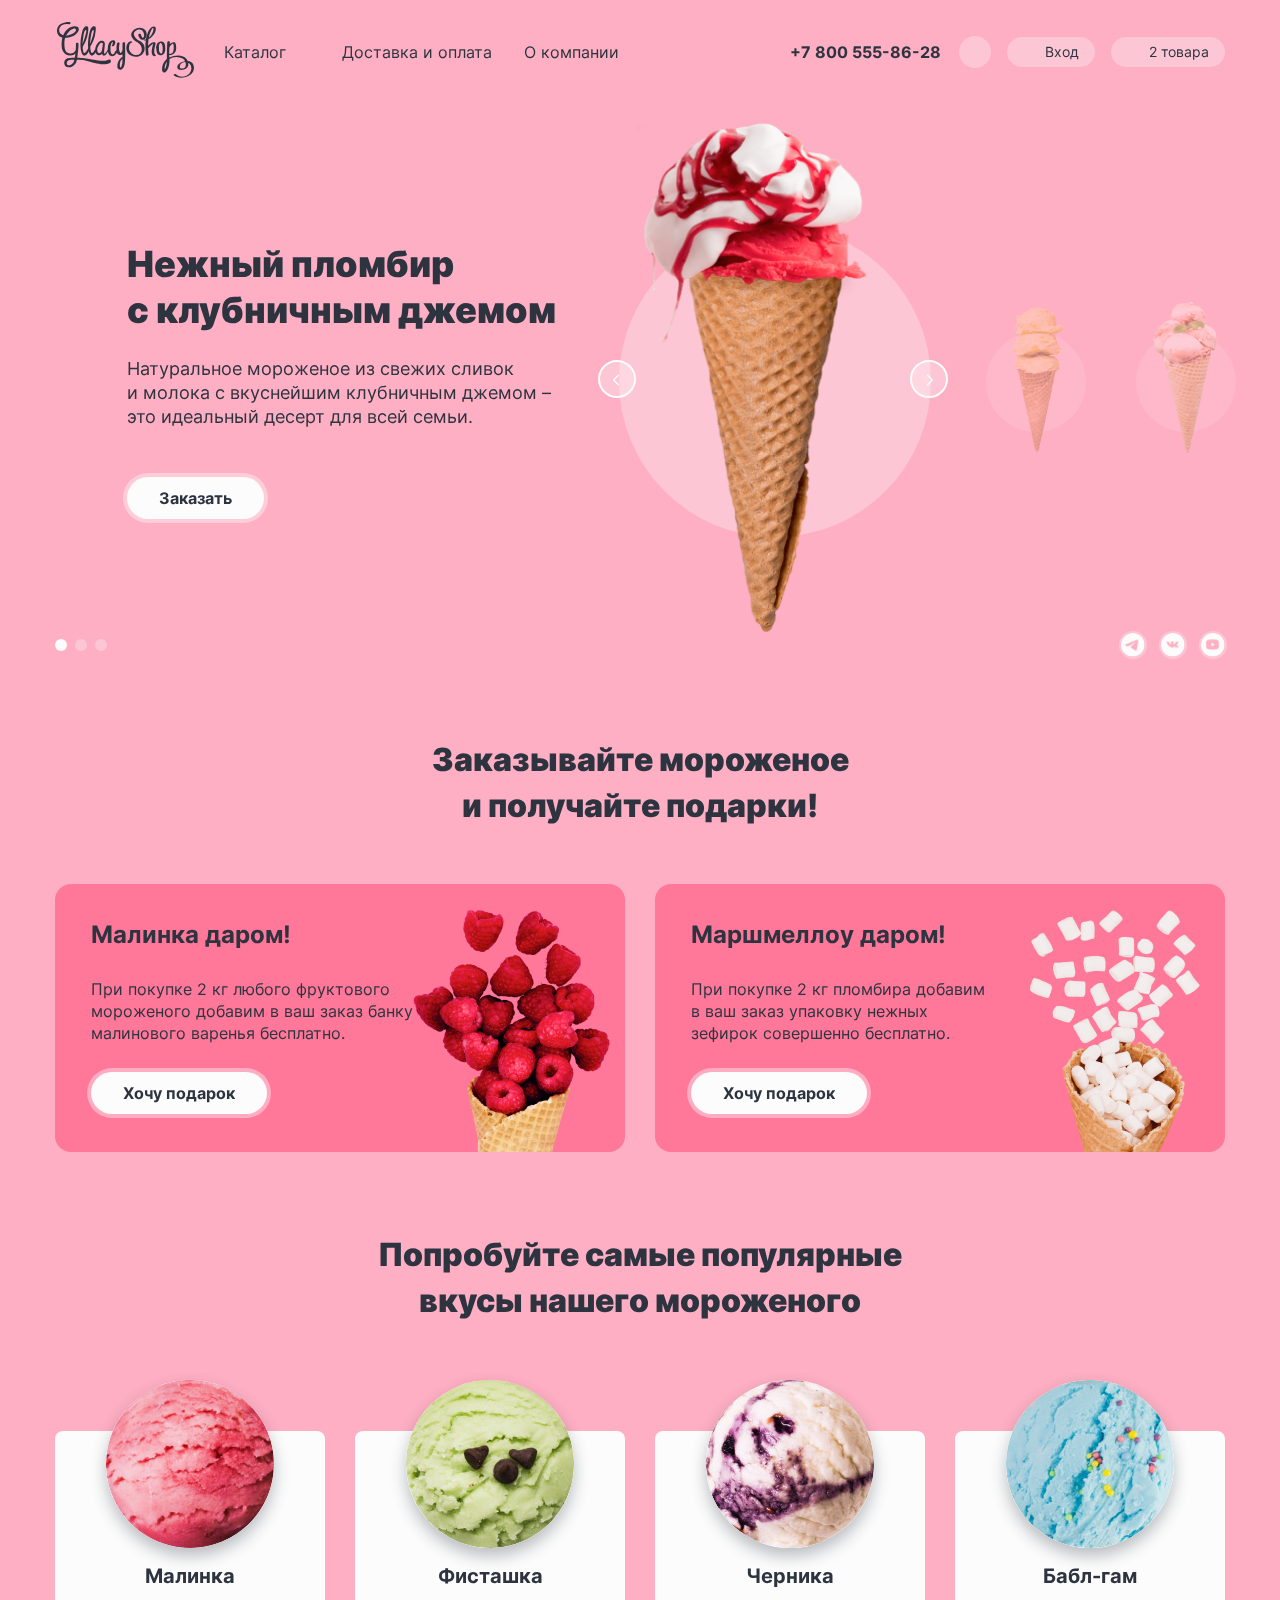
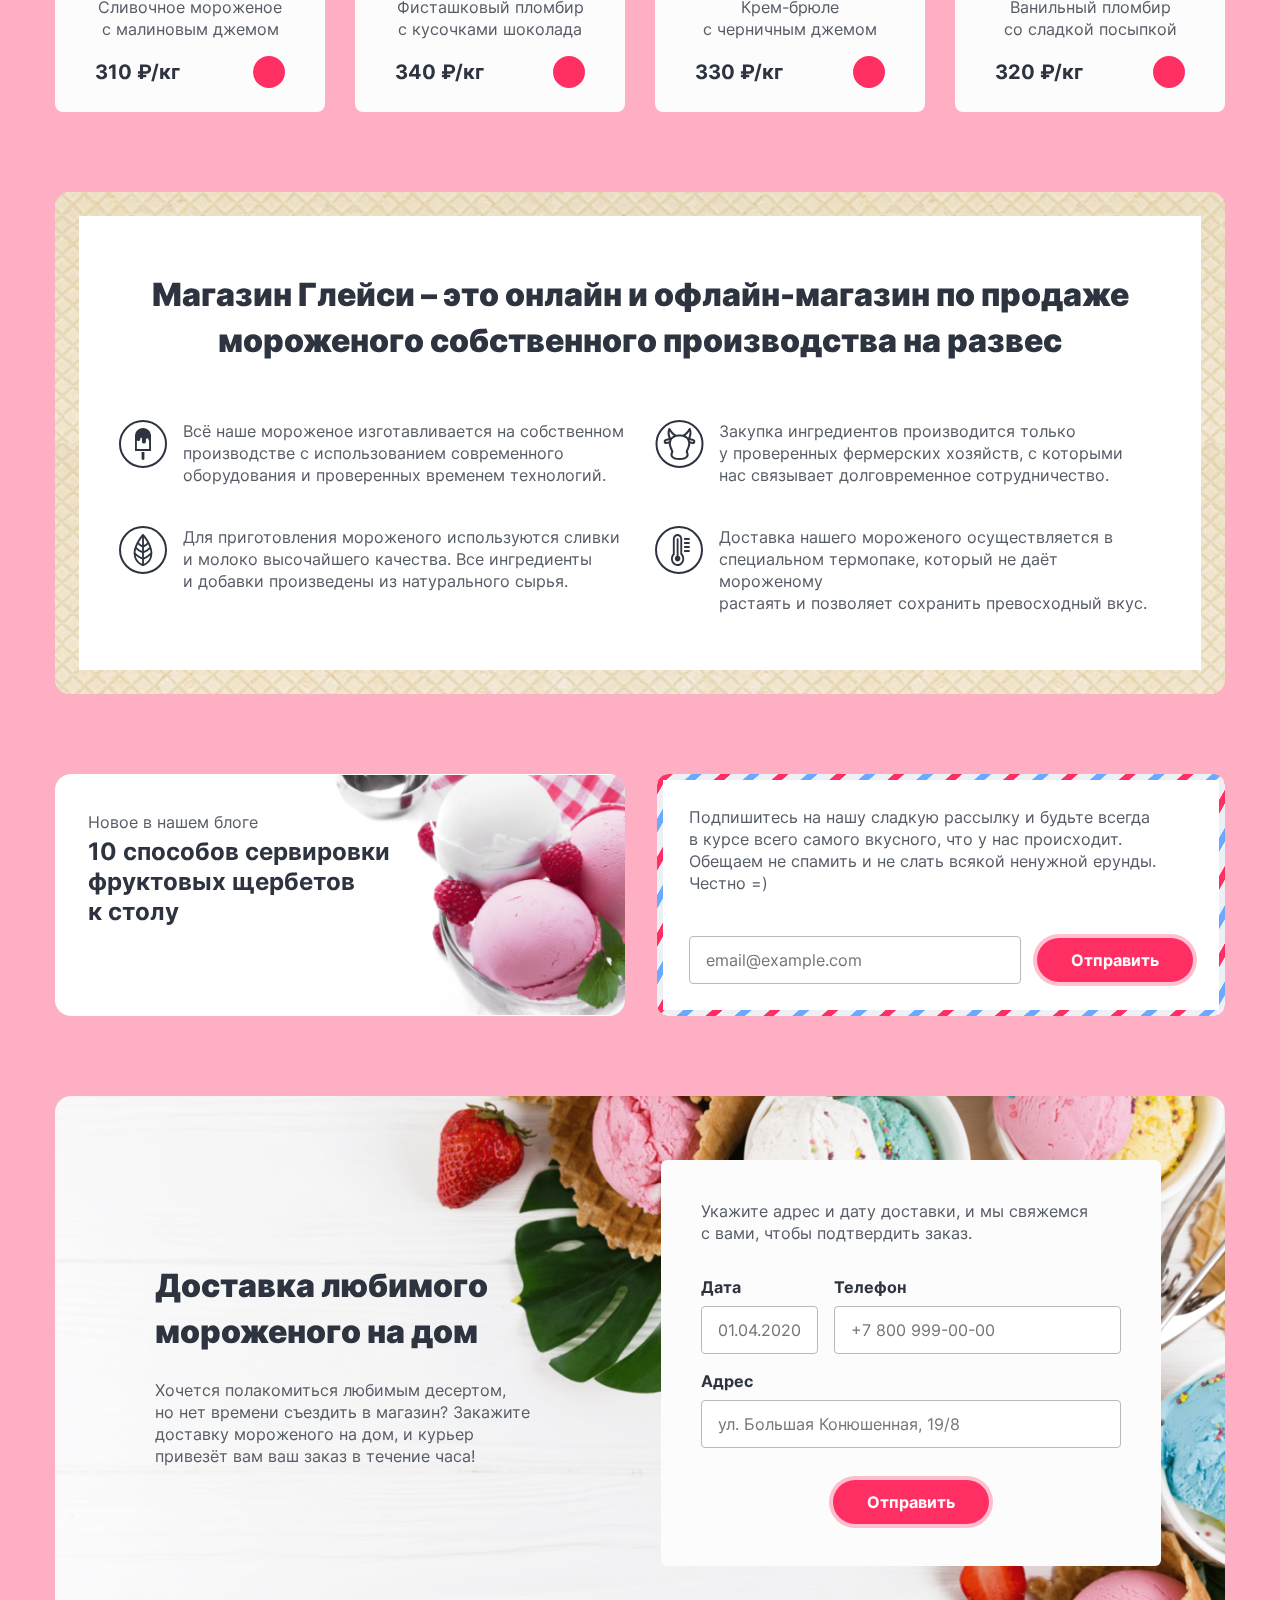
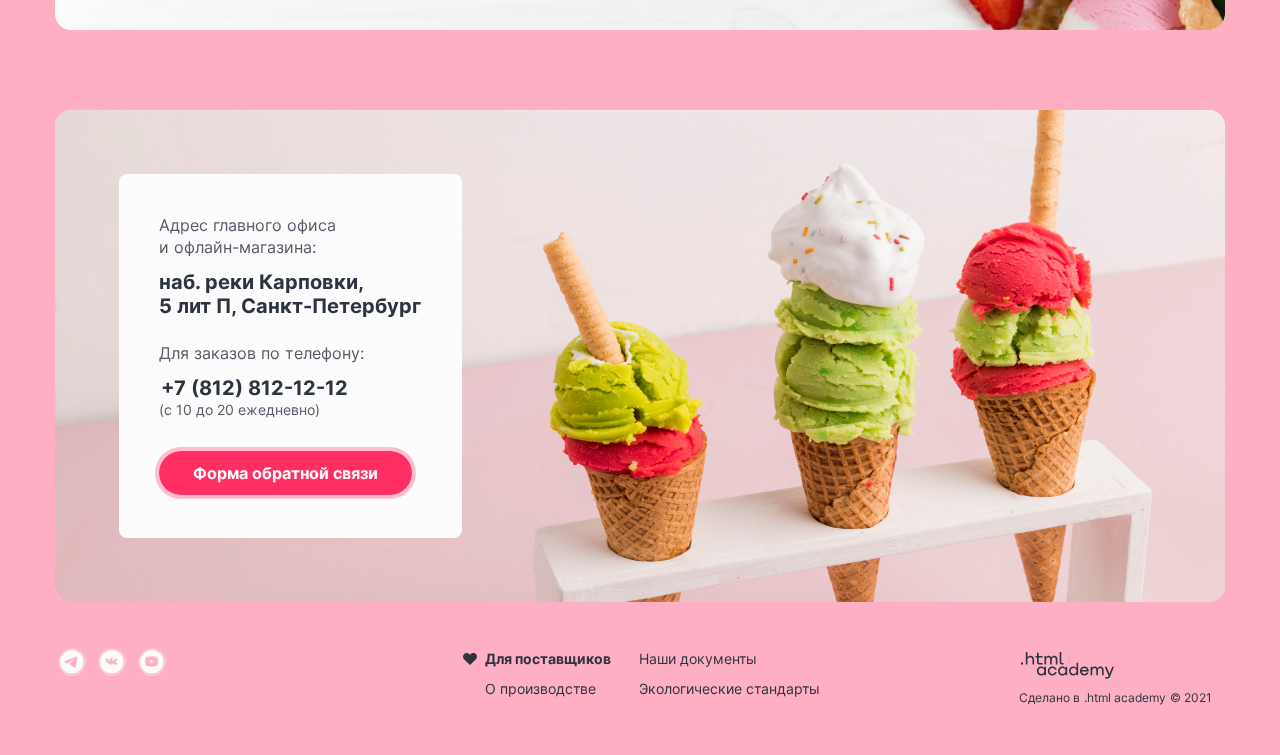
==== commit 12c87cc5: "." ====
--- a/index.html
+++ b/index.html
@@ -121,86 +121,92 @@
   </nav>
 </header>
 <main class="main-index">
-  <section class="slider-index">
-    <h2 class="visually-hidden">Слайдер</h2>
-    <ol class="slider-pagination">
-      <li class="slider-pagination-item active">
-        <div class="slider-about-product">
-          <h3 class="slider-title">Нежный пломбир<br>с клубничным джемом</h3>
-          <p class="slider-description">Натуральное мороженое из свежих сливок<br>
-          и молока с вкуснейшим клубничным джемом –<br>это идеальный десерт для всей семьи.</p>
-          <a class="slider-button button" href="#">Заказать</a>
-        </div>
-        <span class="circle-bg">
-        <img class="slider-img-active" src="images/slider-ic-strawberry.png" width="312" height="507" alt="Пломбир с клубничным джемом">
-        </span>
-      </li>
-      <li class="slider-pagination-item">
-        <div class="slider-about-product">
-          <h3 class="slider-title">Сливочное мороженое<br>со вкусом банана</h3>
-          <p class="slider-description">Сливочное мороженое с ярким банановым<br>вкусом подарит вам свежесть и наслаждение<br>даже в самый жаркий летний день. </p>
-          <a class="slider-button button" href="#">Заказать</a>
-        </div>
-        <span class="circle-bg-mini">
-          <img class="slider-img-active" src="images/slider-ic-banana.png" width="100" height="150" alt="Сливочное мороженое со вкусом банана">
-        </span>
-      </li>
-      <li class="slider-pagination-item ">
-        <div class="slider-about-product">
-          <h3 class="slider-title">Карамельный пломбир<br>с маршмеллоу</h3>
-          <p class="slider-description">Необычный сладкий десерт с карамельным<br>топпингом и кусочками зефира завоюет<br>сердца сладкоежек всех возрастов.</p>
-          <a class="slider-button button" href="#">Заказать</a>
-        </div>
-        <span class="circle-bg-mini">
-          <img class="slider-img-active" src="images/slider-ic-marshmellow.png" width="100" height="150" alt="Карамельный пломбир с маршмеллоу">
-        </span>
-      </li>
-    </ol>
-    <div class="slider-controls">
-      <button class="slider-controls-button slider-back" type="button">
-        <svg width="16" height="16" viewBox="0 0 16 16" aria-hidden="true" fill="none" xmlns="http://www.w3.org/2000/svg">
-          <path fill-rule="evenodd" clip-rule="evenodd" d="M9.8033 3.80515C10.063 3.54545 10.063 3.12439 9.8033 2.8647C9.54361 2.605 9.12255 2.605 8.86285 2.8647L4.19477 7.53277C3.93593 7.79162 3.93508 8.21075 4.19221 8.47065C4.19338 8.47183 4.19454 8.47301 4.19572 8.47418L8.8638 13.1423C9.12349 13.402 9.54455 13.402 9.80425 13.1423C10.0639 12.8826 10.0639 12.4615 9.80425 12.2018L5.60545 8.00301L9.8033 3.80515Z" fill="#FCFCFC"/>
-        </svg>
-        <span class="visually-hidden">Предыдущий слайд</span>
-      </button>
-      <button class="slider-controls-button slider-next" type="button">
-        <svg width="16" height="16" viewBox="0 0 16 16" aria-hidden="true" fill="none" xmlns="http://www.w3.org/2000/svg">
-          <path fill-rule="evenodd" clip-rule="evenodd" d="M7.13526 2.8647C6.87557 2.605 6.45451 2.605 6.19481 2.8647C5.93511 3.12439 5.93511 3.54545 6.19481 3.80515L10.3961 8.00643L6.19477 12.2077C5.93508 12.4674 5.93508 12.8885 6.19477 13.1482C6.45447 13.4079 6.87553 13.4079 7.13523 13.1482L11.804 8.47944C11.8049 8.47852 11.8058 8.47759 11.8068 8.47666C12.0665 8.21696 12.0665 7.79591 11.8068 7.53621L7.13526 2.8647Z" fill="#FCFCFC"/>
-        </svg>
-        <span class="visually-hidden">Следующий слайд</span>
-      </button>
-    </div>
-    <div class="slider-bottom">
-      <ol class="indicator-list">
-        <li class="indicator-item">
-          <button class="indicator-button indicator-slider-1 active " type="button"><span class="visually-hidden">1 слайд</span></button>
-        </li>
-        <li class="indicator-item">
-          <button class="indicator-button indicator-slider-2" type="button"><span class="visually-hidden">2 слайд</span></button>
-        </li>
-        <li class="indicator-item">
-          <button class="indicator-button indicator-slider-3" type="button"><span class="visually-hidden">3 слайд</span></button>
-        </li>
-      </ol>
-      <ul class="slider-social">
-        <li class="slider-social-item">
-          <a class="button-social social-telegram" href="https://t.me/htmlacademy">
-            <span class="visually-hidden">Telegram</span>
-          </a>
-        </li>
-        <li class="slider-social-item">
-          <a class="button-social social-vk" href="https://vk.com/htmlacademy">
-            <span class="visually-hidden">Vkontakte</span>
-          </a>
-        </li>
-        <li class="slider-social-item">
-          <a class="button-social social-youtube" href="https://www.youtube.com/user/htmlacademyru">
-            <span class="visually-hidden">YouTube</span>
-          </a>
-        </li>
-      </ul>
-    </div>
-  </section>
+  <div class="slider-1">
+    <section class="slider-index">
+      <h2 class="visually-hidden">Слайдер</h2>
+      <div class="slider-items">
+        <ol class="slider-pagination">
+          <li class="slider-pagination-item active">
+            <div class="slider-about-product">
+              <h3 class="slider-title">Нежный пломбир<br>с клубничным джемом</h3>
+              <p class="slider-description">Натуральное мороженое из свежих сливок<br>
+               и молока с вкуснейшим клубничным джемом –<br>это идеальный десерт для всей семьи.</p>
+              <a class="slider-button button" href="#">Заказать</a>
+            </div>
+          </li>
+          <li class="slider-pagination-item">
+            <div class="slider-about-product">
+              <h3 class="slider-title">Сливочное мороженое<br>со вкусом банана</h3>
+              <p class="slider-description">Сливочное мороженое с ярким банановым<br>вкусом подарит вам свежесть и наслаждение<br>даже в самый жаркий летний день. </p>
+              <a class="slider-button button" href="#">Заказать</a>
+            </div>
+          </li>
+          <li class="slider-pagination-item">
+            <div class="slider-about-product">
+              <h3 class="slider-title">Карамельный пломбир<br>с маршмеллоу</h3>
+              <p class="slider-description">Необычный сладкий десерт с карамельным<br>топпингом и кусочками зефира завоюет<br>сердца сладкоежек всех возрастов.</p>
+              <a class="slider-button button" href="#">Заказать</a>
+            </div>
+          </li>
+        </ol>
+        <ol class="slider-images">
+          <li class="slider-images-item circle-bg active">
+            <img class="slider-img" src="images/slider-ic-strawberry.png" width="312" height="507" alt="Пломбир с клубничным джемом">
+          </li>
+          <li class="slider-images-item circle-bg">
+            <img class="slider-img" src="images/slider-ic-banana.png" width="312" height="507" alt="Пломбир с клубничным джемом">
+          </li>
+          <li class="slider-images-item circle-bg">
+            <img class="slider-img" src="images/slider-ic-marshmellow.png" width="312" height="507" alt="Пломбир с клубничным джемом">
+          </li>
+        </ol>
+      </div>
+      <div class="slider-controls">
+        <button class="slider-controls-button slider-back" type="button">
+          <svg width="16" height="16" viewBox="0 0 16 16" aria-hidden="true" fill="none" xmlns="http://www.w3.org/2000/svg">
+            <path fill-rule="evenodd" clip-rule="evenodd" d="M9.8033 3.80515C10.063 3.54545 10.063 3.12439 9.8033 2.8647C9.54361 2.605 9.12255 2.605 8.86285 2.8647L4.19477 7.53277C3.93593 7.79162 3.93508 8.21075 4.19221 8.47065C4.19338 8.47183 4.19454 8.47301 4.19572 8.47418L8.8638 13.1423C9.12349 13.402 9.54455 13.402 9.80425 13.1423C10.0639 12.8826 10.0639 12.4615 9.80425 12.2018L5.60545 8.00301L9.8033 3.80515Z" fill="#FCFCFC"/>
+          </svg>
+          <span class="visually-hidden">Предыдущий слайд</span>
+        </button>
+        <button class="slider-controls-button slider-next" type="button">
+          <svg width="16" height="16" viewBox="0 0 16 16" aria-hidden="true" fill="none" xmlns="http://www.w3.org/2000/svg">
+            <path fill-rule="evenodd" clip-rule="evenodd" d="M7.13526 2.8647C6.87557 2.605 6.45451 2.605 6.19481 2.8647C5.93511 3.12439 5.93511 3.54545 6.19481 3.80515L10.3961 8.00643L6.19477 12.2077C5.93508 12.4674 5.93508 12.8885 6.19477 13.1482C6.45447 13.4079 6.87553 13.4079 7.13523 13.1482L11.804 8.47944C11.8049 8.47852 11.8058 8.47759 11.8068 8.47666C12.0665 8.21696 12.0665 7.79591 11.8068 7.53621L7.13526 2.8647Z" fill="#FCFCFC"/>
+          </svg>
+          <span class="visually-hidden">Следующий слайд</span>
+        </button>
+      </div>
+      <div class="slider-bottom">
+        <ol class="indicator-list">
+          <li class="indicator-item">
+            <button class="indicator-button indicator-slider-1 active " type="button"><span class="visually-hidden">1 слайд</span></button>
+          </li>
+          <li class="indicator-item">
+            <button class="indicator-button indicator-slider-2" type="button"><span class="visually-hidden">2 слайд</span></button>
+          </li>
+          <li class="indicator-item">
+            <button class="indicator-button indicator-slider-3" type="button"><span class="visually-hidden">3 слайд</span></button>
+          </li>
+        </ol>
+        <ul class="slider-social">
+          <li class="slider-social-item">
+            <a class="button-social social-telegram" href="https://t.me/htmlacademy">
+              <span class="visually-hidden">Telegram</span>
+            </a>
+          </li>
+          <li class="slider-social-item">
+            <a class="button-social social-vk" href="https://vk.com/htmlacademy">
+              <span class="visually-hidden">Vkontakte</span>
+            </a>
+          </li>
+          <li class="slider-social-item">
+            <a class="button-social social-youtube" href="https://www.youtube.com/user/htmlacademyru">
+              <span class="visually-hidden">YouTube</span>
+            </a>
+          </li>
+        </ul>
+      </div>
+    </section>
+  </div>
   <div class="index-gifts">
     <h2 class="index-gifts-title">Заказывайте мороженое<br>и получайте подарки!</h2>
     <div class="gift-raspberry gift-item">
--- a/styles/styles.css
+++ b/styles/styles.css
@@ -605,6 +605,16 @@
 .user-tel-link:focus {
   border-color:  #2D3440;
 }
+.slider-1,
+.slider-2,
+.slider-3 {
+  width: 1170px;
+}
+.slider-items {
+  display: flex;
+  padding-top: 18px;
+  margin-bottom: -4px;
+}
 .slider-index {
   margin-bottom: 80px;
   position: relative;
@@ -613,9 +623,8 @@
   padding: 0;
   margin: 0;
   list-style-type: none;
-  margin-top: 20px;
-  display: flex;
-  justify-content: space-between;
+  display: flex;
+  width: 555px;
 }
 .slider-pagination-item {
   display:flex ;
@@ -624,13 +633,7 @@
 .slider-pagination-item:not(.active) .slider-about-product {
   display: none;
 }
-.slider-pagination-item:not(.active).slider-pagination-item::before{
-  display: none;
-}
-.slider-pagination-item:first-child {
-  margin-right: 26px;
-}
-.slider-pagination-item:first-child::before {
+.slider-1::before {
   content: " ";
   width: 100%;
   height: 100%;
@@ -640,7 +643,7 @@
   top: 0;
   left: 0;
 }
-.slider-pagination-item:nth-child(2)::before {
+.slider-2::before {
   content: " ";
   width: 100%;
   height: 100%;
@@ -650,7 +653,7 @@
   top: 0;
   left: 0;
 }
-.slider-pagination-item:nth-child(3)::before {
+.slider-3::before {
   content: " ";
   width: 100%;
   height: 100%;
@@ -661,7 +664,7 @@
   left: 0;
 }
 .slider-about-product {
-  width: 430px;
+  width: 432px;
   min-height: 270px;
   margin-right: 50px;
   padding-left: 72px;
@@ -711,7 +714,7 @@
   position: relative;
   left: 6px;
 }
-.circle-bg::before {
+.circle-bg.active::before {
   content: " ";
   width: 312px;
   height: 312px;
@@ -722,28 +725,7 @@
   top:20%;
   left: 4px;
 }
-.circle-bg-mini {
-  position: relative;
-  opacity: 40%;
-  border: none;
-  background-color: transparent;
-  cursor: pointer;
-  padding: 0;
-  outline: none;
-}
-.circle-bg-mini-1 {
-  left: 13px;
-}
-.circle-bg-mini:hover {
-  opacity: 70%;
-}
-.circle-bg-mini:active {
-  opacity: 20%;
-}
-.circle-bg-mini:focus {
-  opacity: 100%;
-}
-.circle-bg-mini::before {
+.circle-bg::before {
   content: " ";
   width: 100px;
   height: 100px;
@@ -751,15 +733,41 @@
   border-radius: 50%;
   position: absolute;
   z-index: -1;
-  top: 17%;
-  left: 0;
+  top:20%;
+  left: -3px;
+}
+.slider-images {
+  padding: 0;
+  margin: 0;
+  list-style-type: none;
+  display: flex;
+  justify-content: space-between;
+  align-items: center;
+}
+.slider-images-item {
+  width: 15%;
+  order: 3;
+  opacity: 0.4;
+}
+.slider-images-item.active {
+  width: 50%;
+  order: 1;
+  opacity: 1;
+  margin-right: 9px;
+}
+.slider-images-item.active + .slider-images-item {
+  order: 2;
+}
+.slider-img {
+  max-width: 100%;
+  height: auto;
 }
 .slider-controls {
   width: 350px;
   display: flex;
   justify-content: space-between;
   position: absolute;
-  top: 44.2%;
+  top: 46.2%;
   left: 543px;
   outline: none;
 }
@@ -2058,6 +2066,17 @@
 .htmlacademy-link {
   color: #2D3440;
   text-decoration: none;
+  outline: none;
+  border: 1px solid transparent;
+}
+.htmlacademy-link:hover {
+  opacity: 60%;
+}
+.htmlacademy-link:active {
+  opacity: 30%;
+}
+.htmlacademy-link:focus {
+  border-color: #2D3440;
 }
 .logo-html-link {
   width: 93px;
